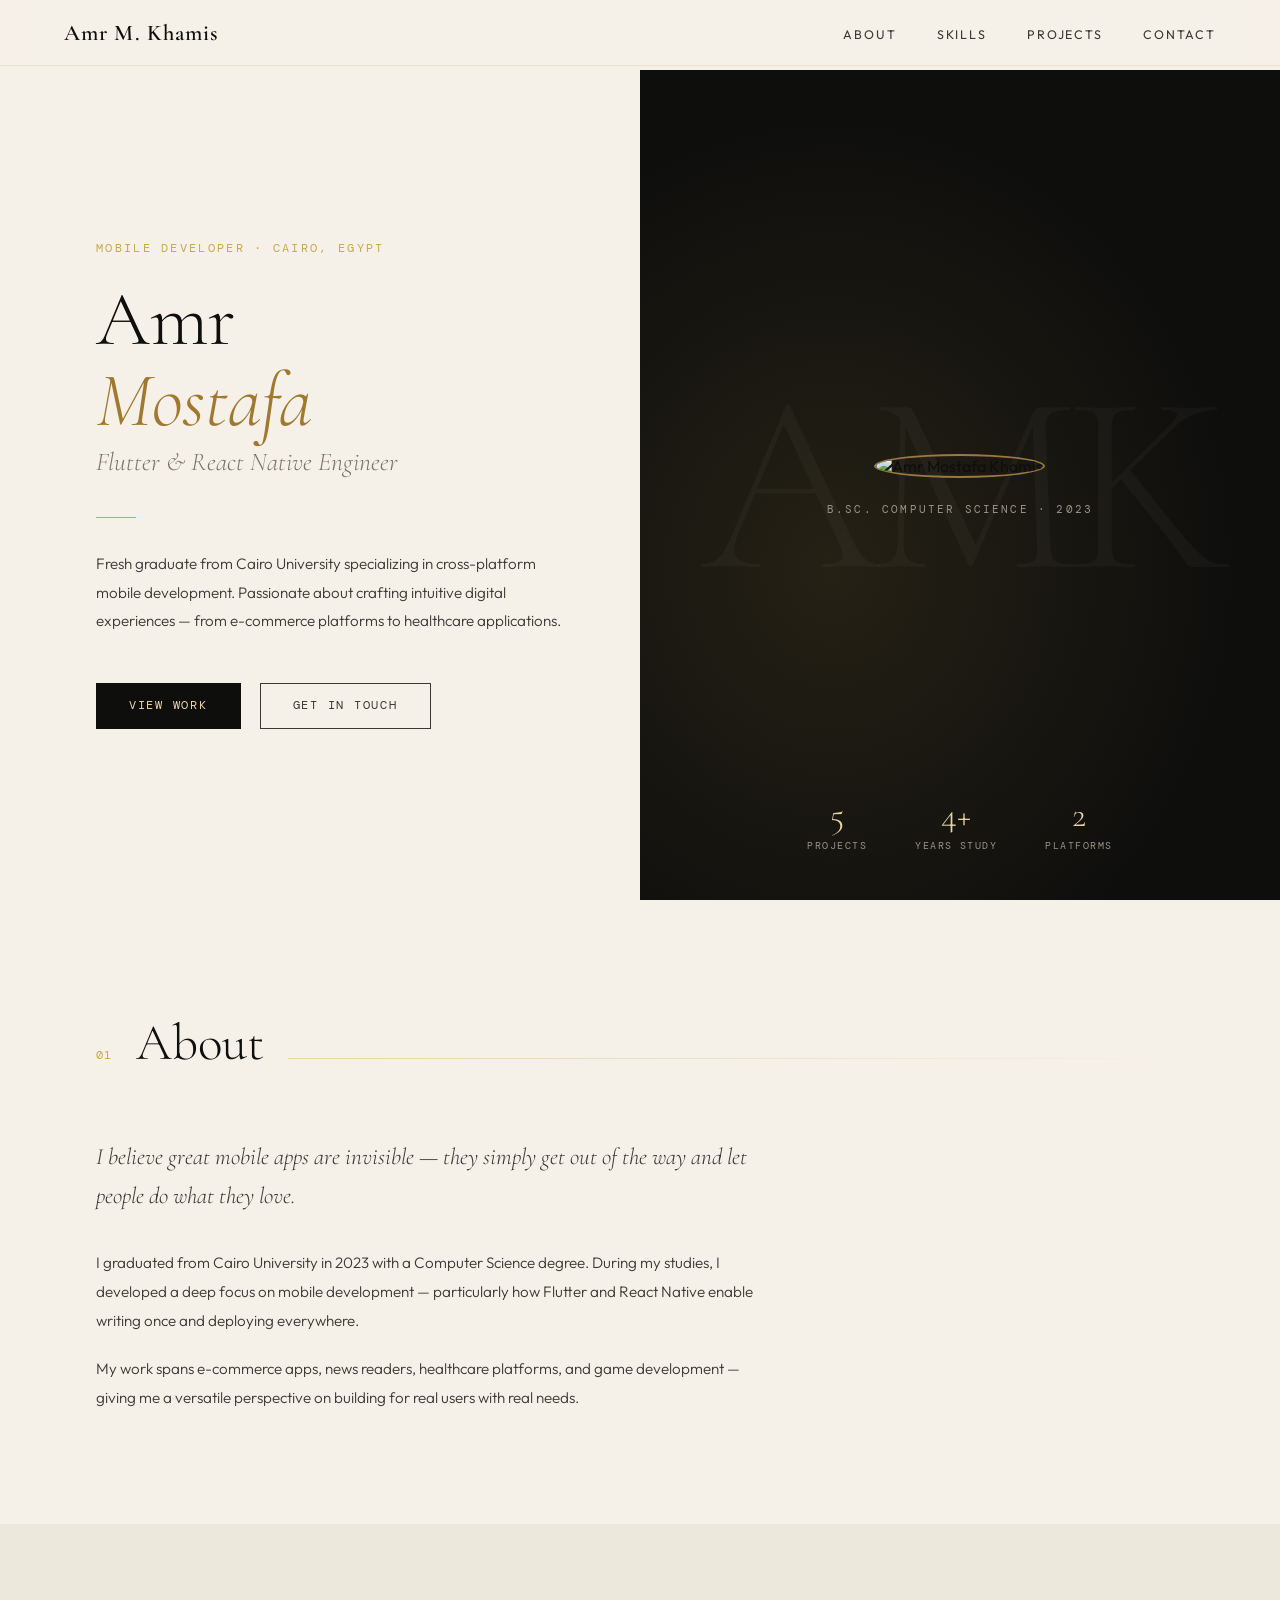
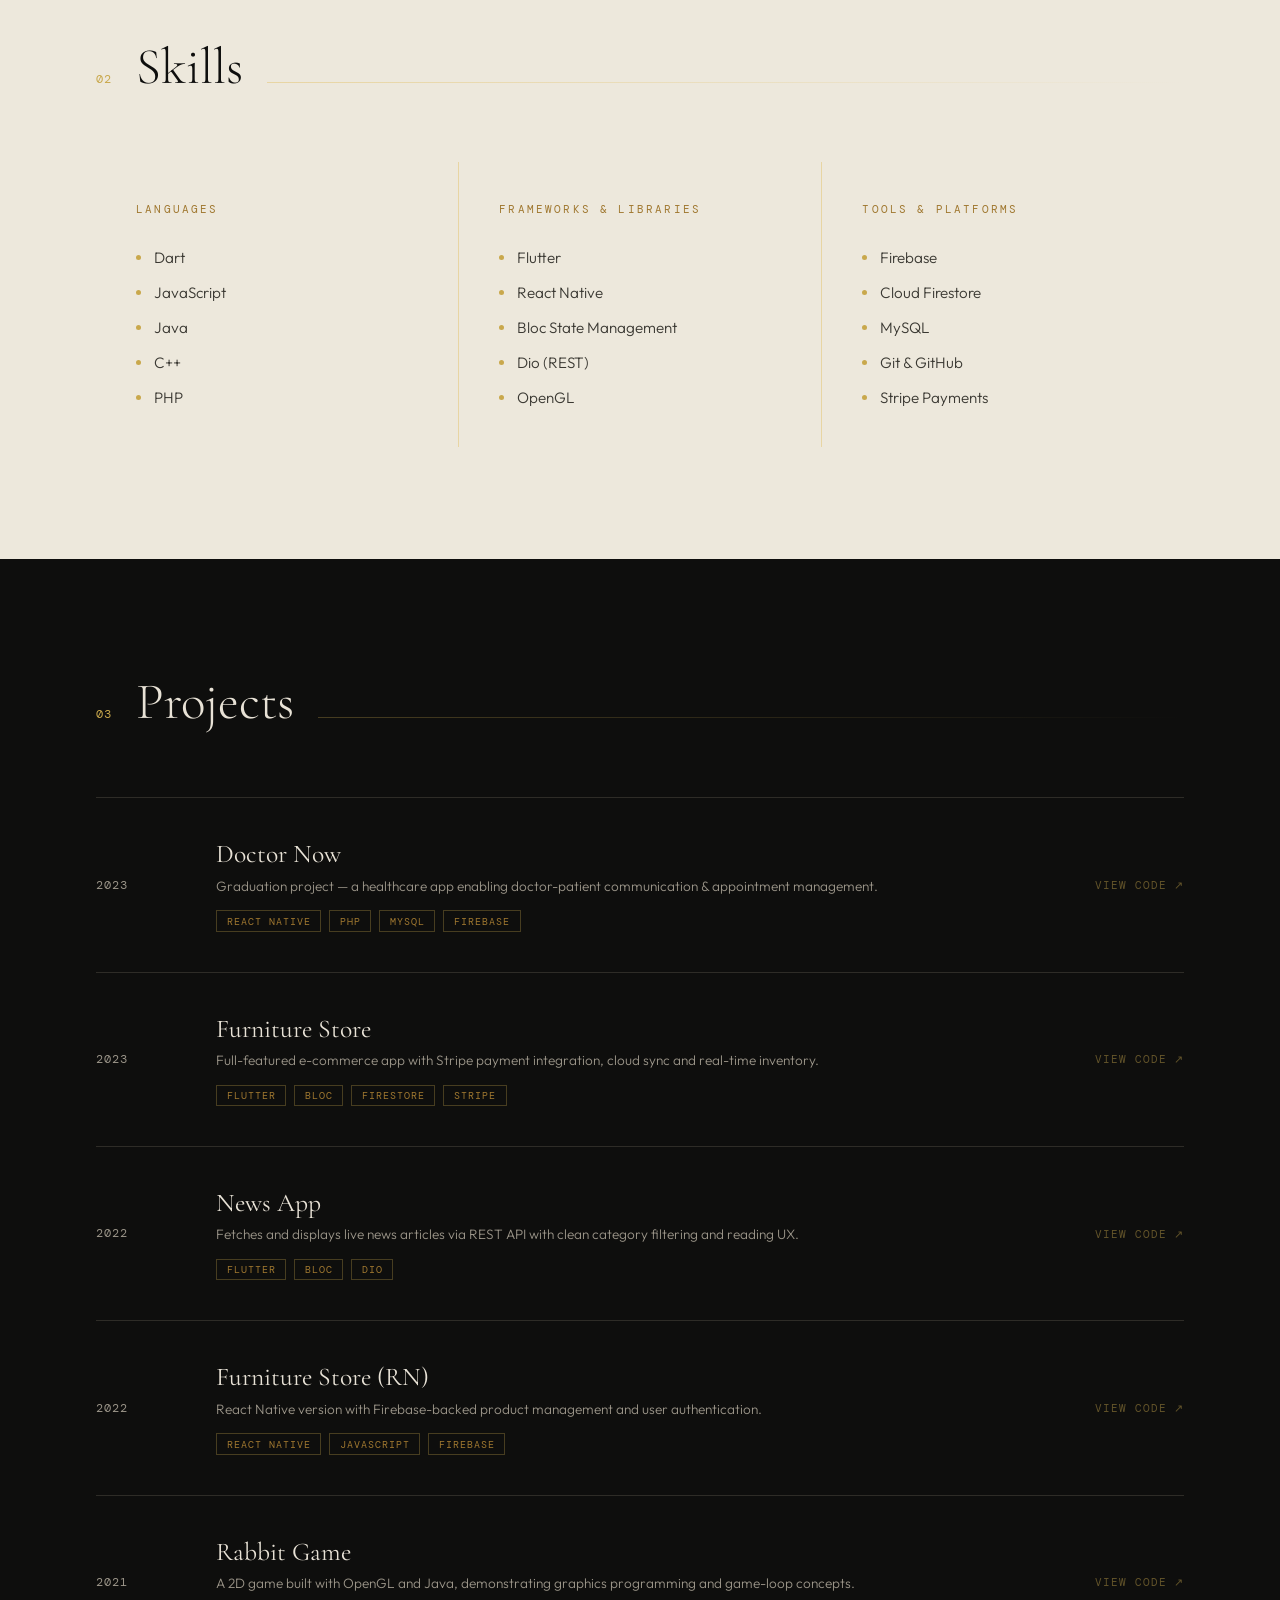
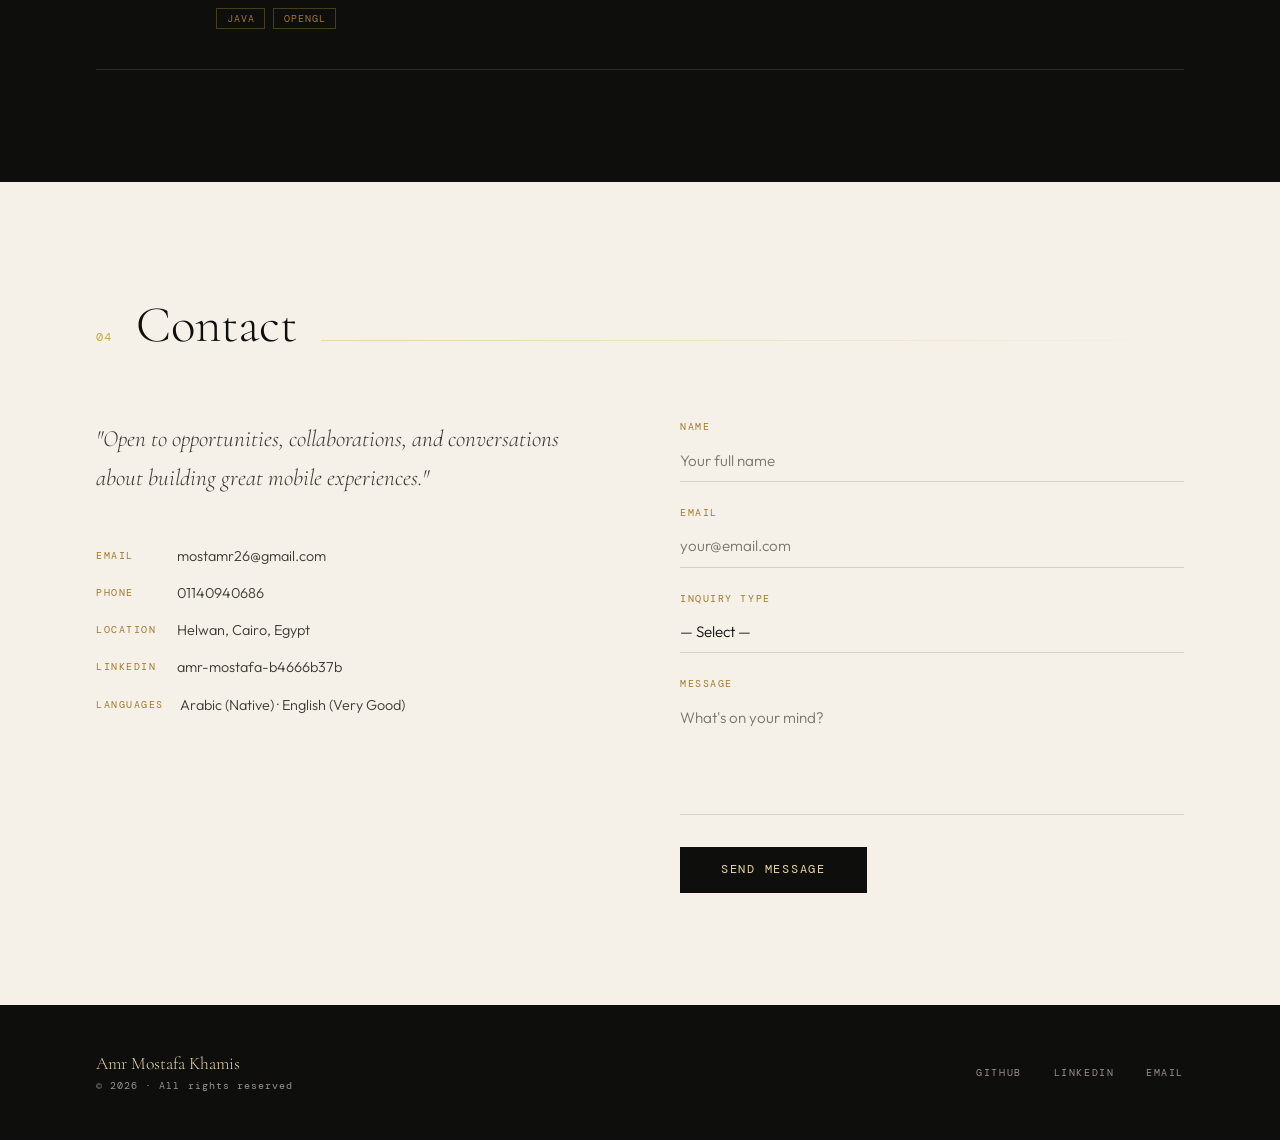
==== index.html @ 74d828ae "first commit" ====
<!DOCTYPE html>
<html lang="en">
<head>
    <meta charset="UTF-8">
    <meta name="viewport" content="width=device-width, initial-scale=1.0">
    <title>Amr Mostafa — Mobile Developer</title>
    <link rel="preconnect" href="https://fonts.googleapis.com">
    <link href="https://fonts.googleapis.com/css2?family=Cormorant+Garamond:ital,wght@0,300;0,400;0,600;1,300;1,400&family=DM+Mono:wght@300;400&family=Outfit:wght@300;400;500&display=swap" rel="stylesheet">
    <style>
        :root {
            --ink: #0e0e0d;
            --ink-muted: #3a3832;
            --ink-dim: #7a756c;
            --parchment: #f5f0e8;
            --parchment-dark: #ede8dc;
            --gold: #c9a84c;
            --gold-light: #e8d5a3;
            --gold-dim: #a07830;
            --white: #fdfcf8;
            --card-bg: #1a1915;
            --card-border: #2e2c27;
            --card-text: #e8e2d6;
            --card-muted: #9a9488;
        }

        * { margin: 0; padding: 0; box-sizing: border-box; }
        html { scroll-behavior: smooth; }

        body {
            font-family: 'Outfit', sans-serif;
            background: var(--parchment);
            color: var(--ink);
            overflow-x: hidden;
        }

        /* ---- NAV ---- */
        nav {
            position: fixed;
            top: 0; left: 0; right: 0;
            z-index: 100;
            display: flex;
            justify-content: space-between;
            align-items: center;
            padding: 1.2rem 4rem;
            background: rgba(245, 240, 232, 0.88);
            backdrop-filter: blur(14px);
            border-bottom: 1px solid rgba(201, 168, 76, 0.2);
            transition: box-shadow 0.3s;
        }

        .nav-logo {
            font-family: 'Cormorant Garamond', serif;
            font-size: 1.4rem;
            font-weight: 600;
            letter-spacing: 0.05em;
            color: var(--ink);
            text-decoration: none;
        }

        .nav-links {
            display: flex;
            gap: 2.5rem;
            list-style: none;
        }

        .nav-links a {
            font-size: 0.78rem;
            font-weight: 400;
            letter-spacing: 0.15em;
            text-transform: uppercase;
            color: var(--ink-muted);
            text-decoration: none;
            transition: color 0.2s;
        }

        .nav-links a:hover { color: var(--gold-dim); }

        /* ---- HERO ---- */
        .hero {
            min-height: 100vh;
            display: grid;
            grid-template-columns: 1fr 1fr;
            padding-top: 70px;
        }

        .hero-left {
            display: flex;
            flex-direction: column;
            justify-content: center;
            padding: 6rem 4rem 6rem 6rem;
        }

        .hero-eyebrow {
            font-family: 'DM Mono', monospace;
            font-size: 0.72rem;
            letter-spacing: 0.2em;
            text-transform: uppercase;
            color: var(--gold);
            margin-bottom: 1.5rem;
        }

        .hero-name {
            font-family: 'Cormorant Garamond', serif;
            font-size: clamp(3.5rem, 6vw, 6rem);
            font-weight: 300;
            line-height: 1.05;
            color: var(--ink);
            margin-bottom: 0.3rem;
        }

        .hero-name em {
            font-style: italic;
            color: var(--gold-dim);
        }

        .hero-title {
            font-family: 'Cormorant Garamond', serif;
            font-size: clamp(1.1rem, 2vw, 1.6rem);
            font-weight: 300;
            font-style: italic;
            color: var(--ink-dim);
            margin-bottom: 2.5rem;
        }

        .gold-divider {
            width: 40px;
            height: 1px;
            background: var(--gold);
            margin: 0 0 2rem;
        }

        .hero-desc {
            font-size: 0.95rem;
            font-weight: 300;
            line-height: 1.85;
            color: var(--ink-muted);
            max-width: 480px;
            margin-bottom: 3rem;
        }

        .hero-cta {
            display: flex;
            gap: 1.2rem;
            align-items: center;
        }

        .btn-primary {
            display: inline-flex;
            align-items: center;
            background: var(--ink);
            color: var(--gold-light);
            padding: 0.9rem 2rem;
            font-family: 'DM Mono', monospace;
            font-size: 0.72rem;
            letter-spacing: 0.15em;
            text-transform: uppercase;
            text-decoration: none;
            border: 1px solid var(--ink);
            transition: all 0.3s;
        }

        .btn-primary:hover {
            background: var(--gold-dim);
            border-color: var(--gold-dim);
            color: var(--white);
        }

        .btn-outline {
            display: inline-flex;
            align-items: center;
            background: transparent;
            color: var(--ink-muted);
            padding: 0.9rem 2rem;
            font-family: 'DM Mono', monospace;
            font-size: 0.72rem;
            letter-spacing: 0.15em;
            text-transform: uppercase;
            text-decoration: none;
            border: 1px solid var(--ink-muted);
            transition: all 0.3s;
        }

        .btn-outline:hover {
            border-color: var(--gold);
            color: var(--gold-dim);
        }

        .hero-right {
            background: var(--ink);
            position: relative;
            overflow: hidden;
            display: flex;
            align-items: center;
            justify-content: center;
        }

        .hero-right::before {
            content: '';
            position: absolute;
            inset: 0;
            background: radial-gradient(ellipse at 30% 60%, rgba(201,168,76,0.12) 0%, transparent 65%);
        }

        .hero-right::after {
            content: 'AMK';
            font-family: 'Cormorant Garamond', serif;
            font-size: 20vw;
            font-weight: 300;
            color: rgba(255,255,255,0.03);
            position: absolute;
            letter-spacing: -0.05em;
            pointer-events: none;
        }

        .hero-photo-wrap {
            position: relative;
            z-index: 2;
            text-align: center;
        }

        .hero-photo {
            width: 220px;
            height: 220px;
            border-radius: 50%;
            object-fit: cover;
            border: 2px solid var(--gold-dim);
            filter: grayscale(20%);
        }

        .hero-photo-label {
            margin-top: 1.5rem;
            font-family: 'DM Mono', monospace;
            font-size: 0.68rem;
            letter-spacing: 0.2em;
            text-transform: uppercase;
            color: var(--card-muted);
        }

        .hero-stats {
            position: absolute;
            bottom: 3rem;
            left: 0; right: 0;
            display: flex;
            justify-content: center;
            gap: 3rem;
            z-index: 2;
        }

        .stat-item { text-align: center; }

        .stat-num {
            font-family: 'Cormorant Garamond', serif;
            font-size: 2.2rem;
            font-weight: 300;
            color: var(--gold-light);
        }

        .stat-label {
            font-family: 'DM Mono', monospace;
            font-size: 0.62rem;
            letter-spacing: 0.15em;
            text-transform: uppercase;
            color: var(--card-muted);
            margin-top: 0.2rem;
        }

        /* ---- SECTIONS ---- */
        section { padding: 7rem 6rem; }

        .section-header {
            display: flex;
            align-items: baseline;
            gap: 1.5rem;
            margin-bottom: 4rem;
        }

        .section-num {
            font-family: 'DM Mono', monospace;
            font-size: 0.72rem;
            color: var(--gold);
            letter-spacing: 0.1em;
        }

        .section-title {
            font-family: 'Cormorant Garamond', serif;
            font-size: clamp(2rem, 4vw, 3.2rem);
            font-weight: 300;
            color: var(--ink);
        }

        .section-line {
            flex: 1;
            height: 1px;
            background: linear-gradient(90deg, var(--gold-light), transparent);
        }

        /* ---- SKILLS ---- */
        #skills { background: var(--parchment-dark); }

        .skills-grid {
            display: grid;
            grid-template-columns: repeat(3, 1fr);
            gap: 1.5px;
            background: var(--gold-light);
        }

        .skill-category {
            background: var(--parchment-dark);
            padding: 2.5rem;
        }

        .skill-cat-title {
            font-family: 'DM Mono', monospace;
            font-size: 0.68rem;
            letter-spacing: 0.2em;
            text-transform: uppercase;
            color: var(--gold-dim);
            margin-bottom: 2rem;
        }

        .skill-tags {
            display: flex;
            flex-direction: column;
            gap: 1rem;
        }

        .skill-tag {
            display: flex;
            align-items: center;
            gap: 0.8rem;
            font-size: 0.95rem;
            font-weight: 300;
            color: var(--ink-muted);
        }

        .skill-tag::before {
            content: '';
            width: 5px;
            height: 5px;
            background: var(--gold);
            border-radius: 50%;
            flex-shrink: 0;
        }

        /* ---- PROJECTS ---- */
        #projects { background: var(--ink); }

        #projects .section-title { color: var(--card-text); }
        #projects .section-num { color: var(--gold); }
        #projects .section-line { background: linear-gradient(90deg, rgba(201,168,76,0.3), transparent); }

        .project-item {
            display: grid;
            grid-template-columns: 80px 1fr auto;
            align-items: center;
            gap: 2.5rem;
            padding: 2.5rem 0;
            border-bottom: 1px solid var(--card-border);
            transition: all 0.3s;
        }

        .project-item:first-child { border-top: 1px solid var(--card-border); }
        .project-item:hover .project-title { color: var(--gold-light); }
        .project-item:hover .project-link { opacity: 1; }

        .project-year {
            font-family: 'DM Mono', monospace;
            font-size: 0.72rem;
            color: var(--card-muted);
            letter-spacing: 0.1em;
        }

        .project-title {
            font-family: 'Cormorant Garamond', serif;
            font-size: 1.6rem;
            font-weight: 400;
            color: var(--card-text);
            margin-bottom: 0.4rem;
            transition: color 0.3s;
        }

        .project-desc {
            font-size: 0.85rem;
            font-weight: 300;
            color: var(--card-muted);
            line-height: 1.6;
        }

        .project-tags {
            display: flex;
            gap: 0.5rem;
            margin-top: 0.8rem;
            flex-wrap: wrap;
        }

        .project-tag {
            font-family: 'DM Mono', monospace;
            font-size: 0.62rem;
            letter-spacing: 0.1em;
            text-transform: uppercase;
            color: var(--gold-dim);
            border: 1px solid rgba(201,168,76,0.3);
            padding: 0.2rem 0.6rem;
        }

        .project-link {
            display: inline-flex;
            align-items: center;
            gap: 0.4rem;
            color: var(--gold);
            text-decoration: none;
            font-family: 'DM Mono', monospace;
            font-size: 0.68rem;
            letter-spacing: 0.1em;
            text-transform: uppercase;
            opacity: 0.45;
            transition: opacity 0.3s;
            white-space: nowrap;
        }

        .project-link::after { content: ' ↗'; }

        /* ---- CONTACT ---- */
        #contact { background: var(--parchment); }

        .contact-grid {
            display: grid;
            grid-template-columns: 1fr 1fr;
            gap: 5rem;
        }

        .contact-intro {
            font-family: 'Cormorant Garamond', serif;
            font-size: 1.45rem;
            font-weight: 300;
            font-style: italic;
            color: var(--ink-muted);
            line-height: 1.7;
            margin-bottom: 3rem;
        }

        .contact-details { display: flex; flex-direction: column; gap: 1.2rem; }

        .contact-detail { display: flex; gap: 1rem; align-items: flex-start; }

        .contact-detail-label {
            font-family: 'DM Mono', monospace;
            font-size: 0.65rem;
            letter-spacing: 0.15em;
            text-transform: uppercase;
            color: var(--gold-dim);
            min-width: 65px;
            padding-top: 2px;
        }

        .contact-detail-value { font-size: 0.9rem; font-weight: 300; color: var(--ink-muted); }

        .contact-detail-value a {
            color: var(--ink-muted);
            text-decoration: none;
            border-bottom: 1px solid transparent;
            transition: border-color 0.2s, color 0.2s;
        }

        .contact-detail-value a:hover {
            color: var(--gold-dim);
            border-bottom-color: var(--gold-light);
        }

        .contact-form { display: flex; flex-direction: column; gap: 1.5rem; }

        .form-group { display: flex; flex-direction: column; gap: 0.4rem; }

        .form-label {
            font-family: 'DM Mono', monospace;
            font-size: 0.65rem;
            letter-spacing: 0.15em;
            text-transform: uppercase;
            color: var(--gold-dim);
        }

        .form-input, .form-select, .form-textarea {
            background: transparent;
            border: none;
            border-bottom: 1px solid #d8d0c0;
            padding: 0.7rem 0;
            font-family: 'Outfit', sans-serif;
            font-size: 0.95rem;
            font-weight: 300;
            color: var(--ink);
            outline: none;
            transition: border-color 0.3s;
            width: 100%;
        }

        .form-input::placeholder,
        .form-textarea::placeholder { color: var(--ink-dim); }

        .form-input:focus,
        .form-select:focus,
        .form-textarea:focus { border-bottom-color: var(--gold); }

        .form-select { cursor: pointer; -webkit-appearance: none; }
        .form-textarea { resize: none; }

        .form-submit {
            align-self: flex-start;
            background: var(--ink);
            color: var(--gold-light);
            padding: 0.9rem 2.5rem;
            border: 1px solid var(--ink);
            font-family: 'DM Mono', monospace;
            font-size: 0.72rem;
            letter-spacing: 0.15em;
            text-transform: uppercase;
            cursor: pointer;
            transition: all 0.3s;
            margin-top: 0.5rem;
        }

        .form-submit:hover {
            background: var(--gold-dim);
            border-color: var(--gold-dim);
            color: var(--white);
        }

        /* ---- FOOTER ---- */
        footer {
            background: var(--ink);
            padding: 3rem 6rem;
            display: flex;
            justify-content: space-between;
            align-items: center;
        }

        .footer-name {
            font-family: 'Cormorant Garamond', serif;
            font-size: 1.1rem;
            font-weight: 300;
            color: var(--gold-light);
            margin-bottom: 0.3rem;
        }

        .footer-copy {
            font-family: 'DM Mono', monospace;
            font-size: 0.65rem;
            letter-spacing: 0.1em;
            color: var(--card-muted);
        }

        .footer-links { display: flex; gap: 2rem; }

        .footer-links a {
            font-family: 'DM Mono', monospace;
            font-size: 0.65rem;
            letter-spacing: 0.15em;
            text-transform: uppercase;
            color: var(--card-muted);
            text-decoration: none;
            transition: color 0.2s;
        }

        .footer-links a:hover { color: var(--gold); }

        /* ---- ANIMATIONS ---- */
        .fade-up {
            opacity: 0;
            transform: translateY(28px);
            transition: opacity 0.7s ease, transform 0.7s ease;
        }

        .fade-up.visible { opacity: 1; transform: translateY(0); }

        /* ---- RESPONSIVE ---- */
        @media (max-width: 900px) {
            nav { padding: 1rem 1.5rem; }
            .nav-links { gap: 1.2rem; }
            .hero { grid-template-columns: 1fr; }
            .hero-right { min-height: 50vh; order: -1; }
            .hero-left { padding: 4rem 2rem; }
            section { padding: 5rem 1.5rem; }
            .skills-grid { grid-template-columns: 1fr; }
            .contact-grid { grid-template-columns: 1fr; gap: 3rem; }
            footer { flex-direction: column; gap: 1.5rem; text-align: center; padding: 2rem; }
            .project-item { grid-template-columns: 1fr; gap: 0.8rem; }
            .project-year { display: none; }
        }
    </style>
</head>
<body>

    <nav id="top-nav">
        <a class="nav-logo" href="#top">Amr M. Khamis</a>
        <ul class="nav-links">
            <li><a href="#about-section">About</a></li>
            <li><a href="#skills">Skills</a></li>
            <li><a href="#projects">Projects</a></li>
            <li><a href="#contact">Contact</a></li>
        </ul>
    </nav>

    <!-- HERO -->
    <div class="hero" id="top">
        <div class="hero-left">
            <p class="hero-eyebrow">Mobile Developer · Cairo, Egypt</p>
            <h1 class="hero-name">Amr<br><em>Mostafa</em></h1>
            <p class="hero-title">Flutter & React Native Engineer</p>
            <div class="gold-divider"></div>
            <p class="hero-desc">Fresh graduate from Cairo University specializing in cross-platform mobile development. Passionate about crafting intuitive digital experiences — from e-commerce platforms to healthcare applications.</p>
            <div class="hero-cta">
                <a href="#projects" class="btn-primary">View Work</a>
                <a href="#contact" class="btn-outline">Get in Touch</a>
            </div>
        </div>
        <div class="hero-right">
            <div class="hero-photo-wrap">
                <img class="hero-photo" src="https://avatars.githubusercontent.com/u/96008085?v=4" alt="Amr Mostafa Khamis">
                <p class="hero-photo-label">B.Sc. Computer Science · 2023</p>
            </div>
            <div class="hero-stats">
                <div class="stat-item">
                    <div class="stat-num">5</div>
                    <div class="stat-label">Projects</div>
                </div>
                <div class="stat-item">
                    <div class="stat-num">4+</div>
                    <div class="stat-label">Years Study</div>
                </div>
                <div class="stat-item">
                    <div class="stat-num">2</div>
                    <div class="stat-label">Platforms</div>
                </div>
            </div>
        </div>
    </div>

    <!-- ABOUT -->
    <section id="about-section">
        <div class="section-header fade-up">
            <span class="section-num">01</span>
            <h2 class="section-title">About</h2>
            <div class="section-line"></div>
        </div>
        <div style="max-width: 680px;" class="fade-up">
            <p style="font-family: 'Cormorant Garamond', serif; font-size: 1.45rem; font-weight: 300; font-style: italic; line-height: 1.7; color: var(--ink-muted); margin-bottom: 2rem;">
                I believe great mobile apps are invisible — they simply get out of the way and let people do what they love.
            </p>
            <p style="font-size: 0.95rem; font-weight: 300; line-height: 1.9; color: var(--ink-muted); margin-bottom: 1.2rem;">
                I graduated from Cairo University in 2023 with a Computer Science degree. During my studies, I developed a deep focus on mobile development — particularly how Flutter and React Native enable writing once and deploying everywhere.
            </p>
            <p style="font-size: 0.95rem; font-weight: 300; line-height: 1.9; color: var(--ink-muted);">
                My work spans e-commerce apps, news readers, healthcare platforms, and game development — giving me a versatile perspective on building for real users with real needs.
            </p>
        </div>
    </section>

    <!-- SKILLS -->
    <section id="skills">
        <div class="section-header fade-up">
            <span class="section-num">02</span>
            <h2 class="section-title">Skills</h2>
            <div class="section-line"></div>
        </div>
        <div class="skills-grid fade-up">
            <div class="skill-category">
                <p class="skill-cat-title">Languages</p>
                <div class="skill-tags">
                    <span class="skill-tag">Dart</span>
                    <span class="skill-tag">JavaScript</span>
                    <span class="skill-tag">Java</span>
                    <span class="skill-tag">C++</span>
                    <span class="skill-tag">PHP</span>
                </div>
            </div>
            <div class="skill-category">
                <p class="skill-cat-title">Frameworks & Libraries</p>
                <div class="skill-tags">
                    <span class="skill-tag">Flutter</span>
                    <span class="skill-tag">React Native</span>
                    <span class="skill-tag">Bloc State Management</span>
                    <span class="skill-tag">Dio (REST)</span>
                    <span class="skill-tag">OpenGL</span>
                </div>
            </div>
            <div class="skill-category">
                <p class="skill-cat-title">Tools & Platforms</p>
                <div class="skill-tags">
                    <span class="skill-tag">Firebase</span>
                    <span class="skill-tag">Cloud Firestore</span>
                    <span class="skill-tag">MySQL</span>
                    <span class="skill-tag">Git & GitHub</span>
                    <span class="skill-tag">Stripe Payments</span>
                </div>
            </div>
        </div>
    </section>

    <!-- PROJECTS -->
    <section id="projects">
        <div class="section-header fade-up">
            <span class="section-num">03</span>
            <h2 class="section-title">Projects</h2>
            <div class="section-line"></div>
        </div>
        <div>
            <div class="project-item fade-up">
                <span class="project-year">2023</span>
                <div>
                    <h3 class="project-title">Doctor Now</h3>
                    <p class="project-desc">Graduation project — a healthcare app enabling doctor-patient communication & appointment management.</p>
                    <div class="project-tags">
                        <span class="project-tag">React Native</span>
                        <span class="project-tag">PHP</span>
                        <span class="project-tag">MySQL</span>
                        <span class="project-tag">Firebase</span>
                    </div>
                </div>
                <a href="https://github.com/amrsheeka/Doctor_Now" target="_blank" class="project-link">View Code</a>
            </div>

            <div class="project-item fade-up">
                <span class="project-year">2023</span>
                <div>
                    <h3 class="project-title">Furniture Store</h3>
                    <p class="project-desc">Full-featured e-commerce app with Stripe payment integration, cloud sync and real-time inventory.</p>
                    <div class="project-tags">
                        <span class="project-tag">Flutter</span>
                        <span class="project-tag">Bloc</span>
                        <span class="project-tag">Firestore</span>
                        <span class="project-tag">Stripe</span>
                    </div>
                </div>
                <a href="https://github.com/amrsheeka/FurnitureStoreFlutter" target="_blank" class="project-link">View Code</a>
            </div>

            <div class="project-item fade-up">
                <span class="project-year">2022</span>
                <div>
                    <h3 class="project-title">News App</h3>
                    <p class="project-desc">Fetches and displays live news articles via REST API with clean category filtering and reading UX.</p>
                    <div class="project-tags">
                        <span class="project-tag">Flutter</span>
                        <span class="project-tag">Bloc</span>
                        <span class="project-tag">Dio</span>
                    </div>
                </div>
                <a href="https://github.com/amrsheeka/news_app" target="_blank" class="project-link">View Code</a>
            </div>

            <div class="project-item fade-up">
                <span class="project-year">2022</span>
                <div>
                    <h3 class="project-title">Furniture Store (RN)</h3>
                    <p class="project-desc">React Native version with Firebase-backed product management and user authentication.</p>
                    <div class="project-tags">
                        <span class="project-tag">React Native</span>
                        <span class="project-tag">JavaScript</span>
                        <span class="project-tag">Firebase</span>
                    </div>
                </div>
                <a href="https://github.com/Sasatayea/store" target="_blank" class="project-link">View Code</a>
            </div>

            <div class="project-item fade-up">
                <span class="project-year">2021</span>
                <div>
                    <h3 class="project-title">Rabbit Game</h3>
                    <p class="project-desc">A 2D game built with OpenGL and Java, demonstrating graphics programming and game-loop concepts.</p>
                    <div class="project-tags">
                        <span class="project-tag">Java</span>
                        <span class="project-tag">OpenGL</span>
                    </div>
                </div>
                <a href="https://github.com/amrsheeka/rabbitg" target="_blank" class="project-link">View Code</a>
            </div>
        </div>
    </section>

    <!-- CONTACT -->
    <section id="contact">
        <div class="section-header fade-up">
            <span class="section-num">04</span>
            <h2 class="section-title">Contact</h2>
            <div class="section-line"></div>
        </div>
        <div class="contact-grid">
            <div class="fade-up">
                <p class="contact-intro">"Open to opportunities, collaborations, and conversations about building great mobile experiences."</p>
                <div class="contact-details">
                    <div class="contact-detail">
                        <span class="contact-detail-label">Email</span>
                        <span class="contact-detail-value"><a href="mailto:mostamr26@gmail.com">mostamr26@gmail.com</a></span>
                    </div>
                    <div class="contact-detail">
                        <span class="contact-detail-label">Phone</span>
                        <span class="contact-detail-value">01140940686</span>
                    </div>
                    <div class="contact-detail">
                        <span class="contact-detail-label">Location</span>
                        <span class="contact-detail-value">Helwan, Cairo, Egypt</span>
                    </div>
                    <div class="contact-detail">
                        <span class="contact-detail-label">LinkedIn</span>
                        <span class="contact-detail-value"><a href="https://www.linkedin.com/in/amr-mostafa-b4666b37b/" target="_blank">amr-mostafa-b4666b37b</a></span>
                    </div>
                    <div class="contact-detail">
                        <span class="contact-detail-label">Languages</span>
                        <span class="contact-detail-value">Arabic (Native) · English (Very Good)</span>
                    </div>
                </div>
            </div>
            <form class="contact-form fade-up" onsubmit="return false;">
                <div class="form-group">
                    <label class="form-label" for="name">Name</label>
                    <input class="form-input" type="text" id="name" placeholder="Your full name" required>
                </div>
                <div class="form-group">
                    <label class="form-label" for="email">Email</label>
                    <input class="form-input" type="email" id="email" placeholder="your@email.com" required>
                </div>
                <div class="form-group">
                    <label class="form-label" for="inquiry">Inquiry Type</label>
                    <select class="form-select" id="inquiry">
                        <option value="">— Select —</option>
                        <option value="hire">Hire</option>
                        <option value="general">General</option>
                        <option value="feedback">Feedback</option>
                    </select>
                </div>
                <div class="form-group">
                    <label class="form-label" for="message">Message</label>
                    <textarea class="form-textarea" id="message" rows="5" placeholder="What's on your mind?" required></textarea>
                </div>
                <button class="form-submit" type="submit">Send Message</button>
            </form>
        </div>
    </section>

    <!-- FOOTER -->
    <footer>
        <div>
            <p class="footer-name">Amr Mostafa Khamis</p>
            <p class="footer-copy">© 2026 · All rights reserved</p>
        </div>
        <div class="footer-links">
            <a href="https://github.com/amrsheeka" target="_blank">GitHub</a>
            <a href="https://www.linkedin.com/in/amr-mostafa-b4666b37b/" target="_blank">LinkedIn</a>
            <a href="mailto:mostamr26@gmail.com">Email</a>
        </div>
    </footer>

    <script>
        const observer = new IntersectionObserver((entries) => {
            entries.forEach((entry) => {
                if (entry.isIntersecting) {
                    entry.target.classList.add('visible');
                }
            });
        }, { threshold: 0.1 });

        document.querySelectorAll('.fade-up').forEach(el => observer.observe(el));

        window.addEventListener('scroll', () => {
            const nav = document.getElementById('top-nav');
            nav.style.boxShadow = window.scrollY > 40 ? '0 4px 30px rgba(0,0,0,0.08)' : 'none';
        });
    </script>
</body>
</html>
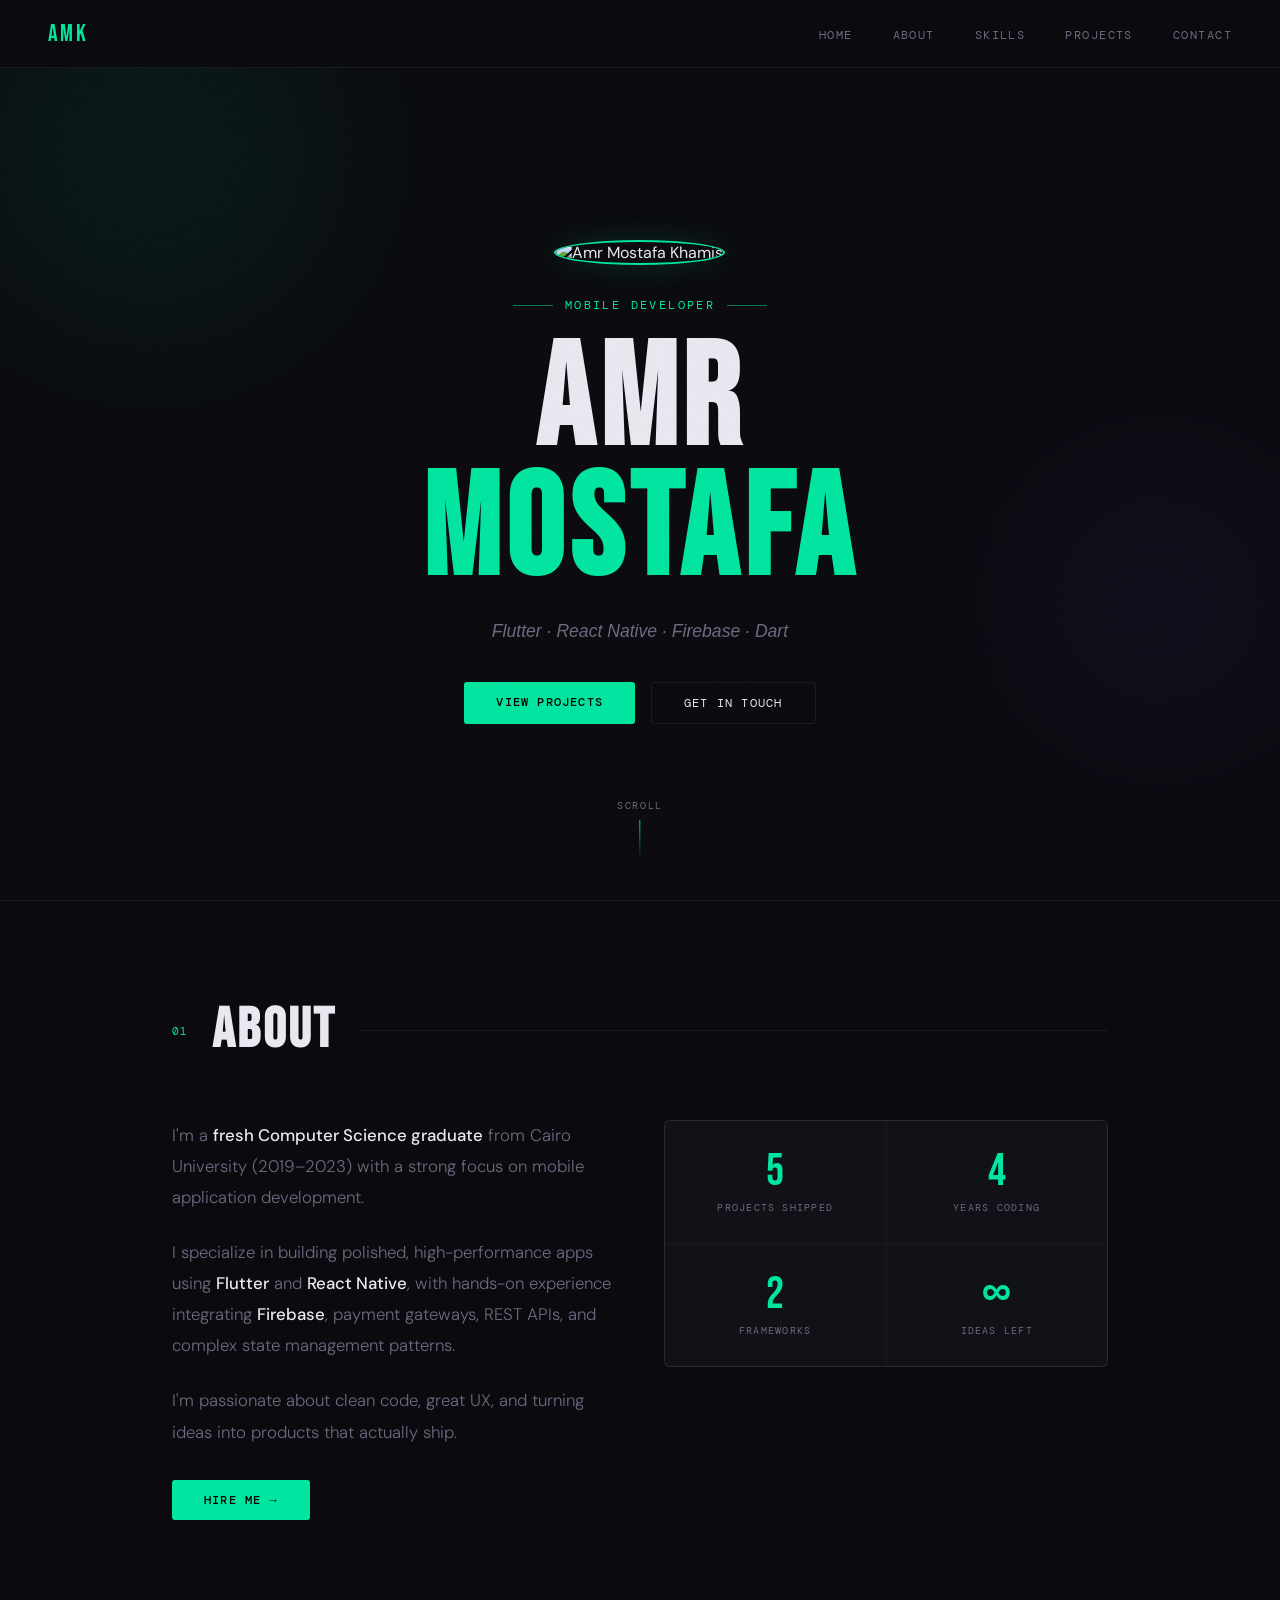
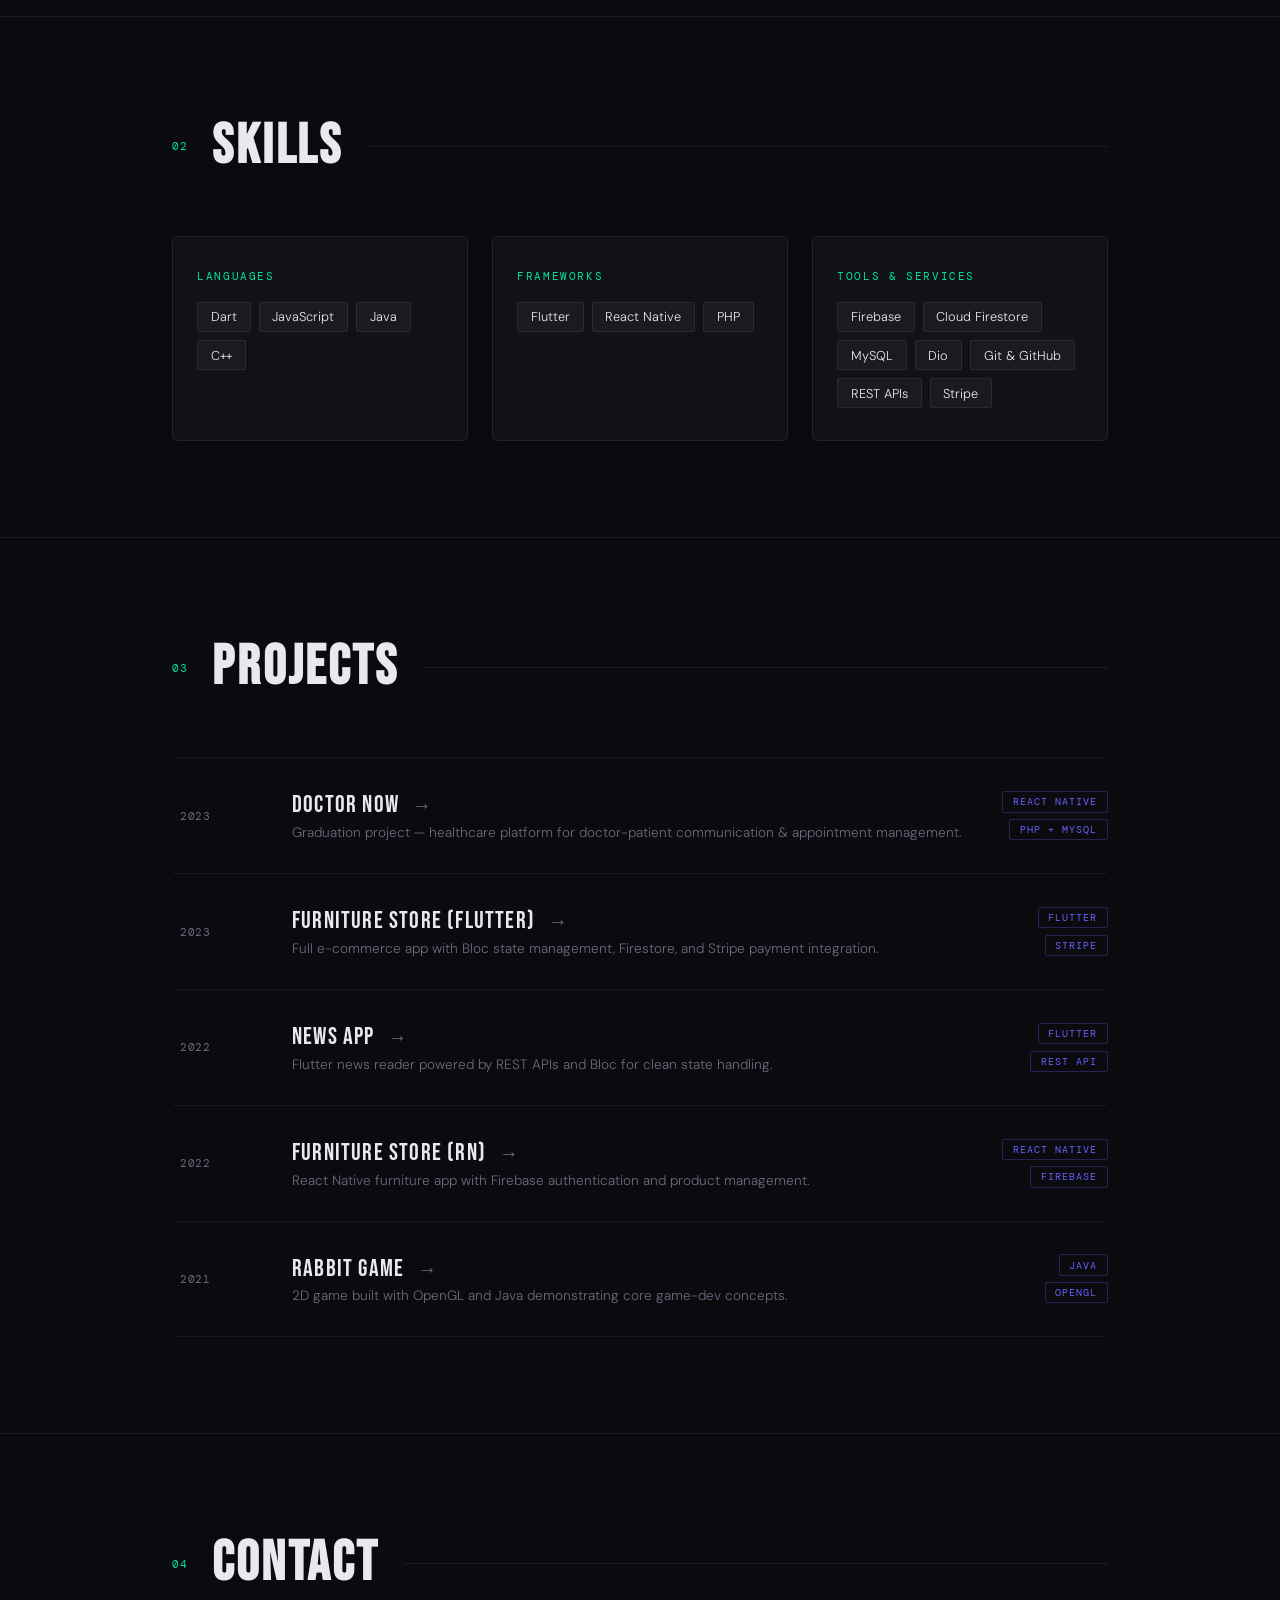
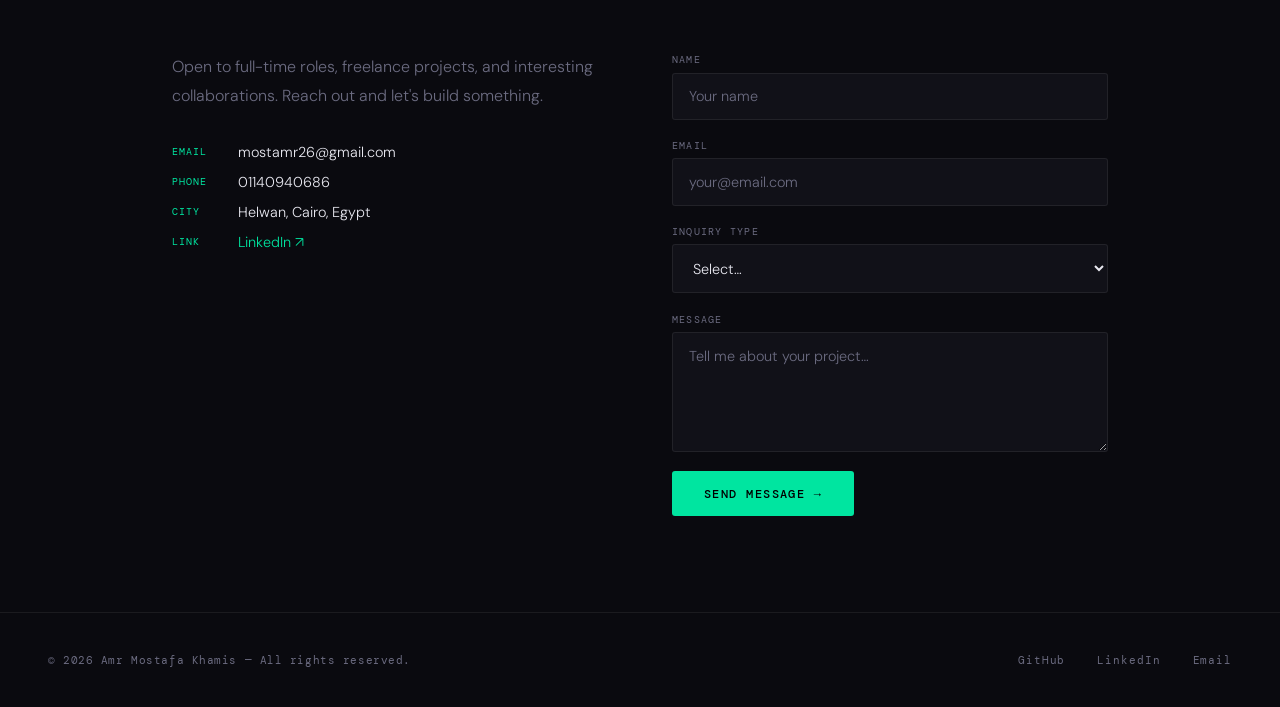
==== commit 7a38814d: "a" ====
--- a/index.html
+++ b/index.html
@@ -1,869 +1,846 @@
 <!DOCTYPE html>
 <html lang="en">
 <head>
-    <meta charset="UTF-8">
-    <meta name="viewport" content="width=device-width, initial-scale=1.0">
-    <title>Amr Mostafa — Mobile Developer</title>
-    <link rel="preconnect" href="https://fonts.googleapis.com">
-    <link href="https://fonts.googleapis.com/css2?family=Cormorant+Garamond:ital,wght@0,300;0,400;0,600;1,300;1,400&family=DM+Mono:wght@300;400&family=Outfit:wght@300;400;500&display=swap" rel="stylesheet">
-    <style>
-        :root {
-            --ink: #0e0e0d;
-            --ink-muted: #3a3832;
-            --ink-dim: #7a756c;
-            --parchment: #f5f0e8;
-            --parchment-dark: #ede8dc;
-            --gold: #c9a84c;
-            --gold-light: #e8d5a3;
-            --gold-dim: #a07830;
-            --white: #fdfcf8;
-            --card-bg: #1a1915;
-            --card-border: #2e2c27;
-            --card-text: #e8e2d6;
-            --card-muted: #9a9488;
-        }
-
-        * { margin: 0; padding: 0; box-sizing: border-box; }
-        html { scroll-behavior: smooth; }
-
-        body {
-            font-family: 'Outfit', sans-serif;
-            background: var(--parchment);
-            color: var(--ink);
-            overflow-x: hidden;
-        }
-
-        /* ---- NAV ---- */
-        nav {
-            position: fixed;
-            top: 0; left: 0; right: 0;
-            z-index: 100;
-            display: flex;
-            justify-content: space-between;
-            align-items: center;
-            padding: 1.2rem 4rem;
-            background: rgba(245, 240, 232, 0.88);
-            backdrop-filter: blur(14px);
-            border-bottom: 1px solid rgba(201, 168, 76, 0.2);
-            transition: box-shadow 0.3s;
-        }
-
-        .nav-logo {
-            font-family: 'Cormorant Garamond', serif;
-            font-size: 1.4rem;
-            font-weight: 600;
-            letter-spacing: 0.05em;
-            color: var(--ink);
-            text-decoration: none;
-        }
-
-        .nav-links {
-            display: flex;
-            gap: 2.5rem;
-            list-style: none;
-        }
-
-        .nav-links a {
-            font-size: 0.78rem;
-            font-weight: 400;
-            letter-spacing: 0.15em;
-            text-transform: uppercase;
-            color: var(--ink-muted);
-            text-decoration: none;
-            transition: color 0.2s;
-        }
-
-        .nav-links a:hover { color: var(--gold-dim); }
-
-        /* ---- HERO ---- */
-        .hero {
-            min-height: 100vh;
-            display: grid;
-            grid-template-columns: 1fr 1fr;
-            padding-top: 70px;
-        }
-
-        .hero-left {
-            display: flex;
-            flex-direction: column;
-            justify-content: center;
-            padding: 6rem 4rem 6rem 6rem;
-        }
-
-        .hero-eyebrow {
-            font-family: 'DM Mono', monospace;
-            font-size: 0.72rem;
-            letter-spacing: 0.2em;
-            text-transform: uppercase;
-            color: var(--gold);
-            margin-bottom: 1.5rem;
-        }
-
-        .hero-name {
-            font-family: 'Cormorant Garamond', serif;
-            font-size: clamp(3.5rem, 6vw, 6rem);
-            font-weight: 300;
-            line-height: 1.05;
-            color: var(--ink);
-            margin-bottom: 0.3rem;
-        }
-
-        .hero-name em {
-            font-style: italic;
-            color: var(--gold-dim);
-        }
-
-        .hero-title {
-            font-family: 'Cormorant Garamond', serif;
-            font-size: clamp(1.1rem, 2vw, 1.6rem);
-            font-weight: 300;
-            font-style: italic;
-            color: var(--ink-dim);
-            margin-bottom: 2.5rem;
-        }
-
-        .gold-divider {
-            width: 40px;
-            height: 1px;
-            background: var(--gold);
-            margin: 0 0 2rem;
-        }
-
-        .hero-desc {
-            font-size: 0.95rem;
-            font-weight: 300;
-            line-height: 1.85;
-            color: var(--ink-muted);
-            max-width: 480px;
-            margin-bottom: 3rem;
-        }
-
-        .hero-cta {
-            display: flex;
-            gap: 1.2rem;
-            align-items: center;
-        }
-
-        .btn-primary {
-            display: inline-flex;
-            align-items: center;
-            background: var(--ink);
-            color: var(--gold-light);
-            padding: 0.9rem 2rem;
-            font-family: 'DM Mono', monospace;
-            font-size: 0.72rem;
-            letter-spacing: 0.15em;
-            text-transform: uppercase;
-            text-decoration: none;
-            border: 1px solid var(--ink);
-            transition: all 0.3s;
-        }
-
-        .btn-primary:hover {
-            background: var(--gold-dim);
-            border-color: var(--gold-dim);
-            color: var(--white);
-        }
-
-        .btn-outline {
-            display: inline-flex;
-            align-items: center;
-            background: transparent;
-            color: var(--ink-muted);
-            padding: 0.9rem 2rem;
-            font-family: 'DM Mono', monospace;
-            font-size: 0.72rem;
-            letter-spacing: 0.15em;
-            text-transform: uppercase;
-            text-decoration: none;
-            border: 1px solid var(--ink-muted);
-            transition: all 0.3s;
-        }
-
-        .btn-outline:hover {
-            border-color: var(--gold);
-            color: var(--gold-dim);
-        }
-
-        .hero-right {
-            background: var(--ink);
-            position: relative;
-            overflow: hidden;
-            display: flex;
-            align-items: center;
-            justify-content: center;
-        }
-
-        .hero-right::before {
-            content: '';
-            position: absolute;
-            inset: 0;
-            background: radial-gradient(ellipse at 30% 60%, rgba(201,168,76,0.12) 0%, transparent 65%);
-        }
-
-        .hero-right::after {
-            content: 'AMK';
-            font-family: 'Cormorant Garamond', serif;
-            font-size: 20vw;
-            font-weight: 300;
-            color: rgba(255,255,255,0.03);
-            position: absolute;
-            letter-spacing: -0.05em;
-            pointer-events: none;
-        }
-
-        .hero-photo-wrap {
-            position: relative;
-            z-index: 2;
-            text-align: center;
-        }
-
-        .hero-photo {
-            width: 220px;
-            height: 220px;
-            border-radius: 50%;
-            object-fit: cover;
-            border: 2px solid var(--gold-dim);
-            filter: grayscale(20%);
-        }
-
-        .hero-photo-label {
-            margin-top: 1.5rem;
-            font-family: 'DM Mono', monospace;
-            font-size: 0.68rem;
-            letter-spacing: 0.2em;
-            text-transform: uppercase;
-            color: var(--card-muted);
-        }
-
-        .hero-stats {
-            position: absolute;
-            bottom: 3rem;
-            left: 0; right: 0;
-            display: flex;
-            justify-content: center;
-            gap: 3rem;
-            z-index: 2;
-        }
-
-        .stat-item { text-align: center; }
-
-        .stat-num {
-            font-family: 'Cormorant Garamond', serif;
-            font-size: 2.2rem;
-            font-weight: 300;
-            color: var(--gold-light);
-        }
-
-        .stat-label {
-            font-family: 'DM Mono', monospace;
-            font-size: 0.62rem;
-            letter-spacing: 0.15em;
-            text-transform: uppercase;
-            color: var(--card-muted);
-            margin-top: 0.2rem;
-        }
-
-        /* ---- SECTIONS ---- */
-        section { padding: 7rem 6rem; }
-
-        .section-header {
-            display: flex;
-            align-items: baseline;
-            gap: 1.5rem;
-            margin-bottom: 4rem;
-        }
-
-        .section-num {
-            font-family: 'DM Mono', monospace;
-            font-size: 0.72rem;
-            color: var(--gold);
-            letter-spacing: 0.1em;
-        }
-
-        .section-title {
-            font-family: 'Cormorant Garamond', serif;
-            font-size: clamp(2rem, 4vw, 3.2rem);
-            font-weight: 300;
-            color: var(--ink);
-        }
-
-        .section-line {
-            flex: 1;
-            height: 1px;
-            background: linear-gradient(90deg, var(--gold-light), transparent);
-        }
-
-        /* ---- SKILLS ---- */
-        #skills { background: var(--parchment-dark); }
-
-        .skills-grid {
-            display: grid;
-            grid-template-columns: repeat(3, 1fr);
-            gap: 1.5px;
-            background: var(--gold-light);
-        }
-
-        .skill-category {
-            background: var(--parchment-dark);
-            padding: 2.5rem;
-        }
-
-        .skill-cat-title {
-            font-family: 'DM Mono', monospace;
-            font-size: 0.68rem;
-            letter-spacing: 0.2em;
-            text-transform: uppercase;
-            color: var(--gold-dim);
-            margin-bottom: 2rem;
-        }
-
-        .skill-tags {
-            display: flex;
-            flex-direction: column;
-            gap: 1rem;
-        }
-
-        .skill-tag {
-            display: flex;
-            align-items: center;
-            gap: 0.8rem;
-            font-size: 0.95rem;
-            font-weight: 300;
-            color: var(--ink-muted);
-        }
-
-        .skill-tag::before {
-            content: '';
-            width: 5px;
-            height: 5px;
-            background: var(--gold);
-            border-radius: 50%;
-            flex-shrink: 0;
-        }
-
-        /* ---- PROJECTS ---- */
-        #projects { background: var(--ink); }
-
-        #projects .section-title { color: var(--card-text); }
-        #projects .section-num { color: var(--gold); }
-        #projects .section-line { background: linear-gradient(90deg, rgba(201,168,76,0.3), transparent); }
-
-        .project-item {
-            display: grid;
-            grid-template-columns: 80px 1fr auto;
-            align-items: center;
-            gap: 2.5rem;
-            padding: 2.5rem 0;
-            border-bottom: 1px solid var(--card-border);
-            transition: all 0.3s;
-        }
-
-        .project-item:first-child { border-top: 1px solid var(--card-border); }
-        .project-item:hover .project-title { color: var(--gold-light); }
-        .project-item:hover .project-link { opacity: 1; }
-
-        .project-year {
-            font-family: 'DM Mono', monospace;
-            font-size: 0.72rem;
-            color: var(--card-muted);
-            letter-spacing: 0.1em;
-        }
-
-        .project-title {
-            font-family: 'Cormorant Garamond', serif;
-            font-size: 1.6rem;
-            font-weight: 400;
-            color: var(--card-text);
-            margin-bottom: 0.4rem;
-            transition: color 0.3s;
-        }
-
-        .project-desc {
-            font-size: 0.85rem;
-            font-weight: 300;
-            color: var(--card-muted);
-            line-height: 1.6;
-        }
-
-        .project-tags {
-            display: flex;
-            gap: 0.5rem;
-            margin-top: 0.8rem;
-            flex-wrap: wrap;
-        }
-
-        .project-tag {
-            font-family: 'DM Mono', monospace;
-            font-size: 0.62rem;
-            letter-spacing: 0.1em;
-            text-transform: uppercase;
-            color: var(--gold-dim);
-            border: 1px solid rgba(201,168,76,0.3);
-            padding: 0.2rem 0.6rem;
-        }
-
-        .project-link {
-            display: inline-flex;
-            align-items: center;
-            gap: 0.4rem;
-            color: var(--gold);
-            text-decoration: none;
-            font-family: 'DM Mono', monospace;
-            font-size: 0.68rem;
-            letter-spacing: 0.1em;
-            text-transform: uppercase;
-            opacity: 0.45;
-            transition: opacity 0.3s;
-            white-space: nowrap;
-        }
-
-        .project-link::after { content: ' ↗'; }
-
-        /* ---- CONTACT ---- */
-        #contact { background: var(--parchment); }
-
-        .contact-grid {
-            display: grid;
-            grid-template-columns: 1fr 1fr;
-            gap: 5rem;
-        }
-
-        .contact-intro {
-            font-family: 'Cormorant Garamond', serif;
-            font-size: 1.45rem;
-            font-weight: 300;
-            font-style: italic;
-            color: var(--ink-muted);
-            line-height: 1.7;
-            margin-bottom: 3rem;
-        }
-
-        .contact-details { display: flex; flex-direction: column; gap: 1.2rem; }
-
-        .contact-detail { display: flex; gap: 1rem; align-items: flex-start; }
-
-        .contact-detail-label {
-            font-family: 'DM Mono', monospace;
-            font-size: 0.65rem;
-            letter-spacing: 0.15em;
-            text-transform: uppercase;
-            color: var(--gold-dim);
-            min-width: 65px;
-            padding-top: 2px;
-        }
-
-        .contact-detail-value { font-size: 0.9rem; font-weight: 300; color: var(--ink-muted); }
-
-        .contact-detail-value a {
-            color: var(--ink-muted);
-            text-decoration: none;
-            border-bottom: 1px solid transparent;
-            transition: border-color 0.2s, color 0.2s;
-        }
-
-        .contact-detail-value a:hover {
-            color: var(--gold-dim);
-            border-bottom-color: var(--gold-light);
-        }
-
-        .contact-form { display: flex; flex-direction: column; gap: 1.5rem; }
-
-        .form-group { display: flex; flex-direction: column; gap: 0.4rem; }
-
-        .form-label {
-            font-family: 'DM Mono', monospace;
-            font-size: 0.65rem;
-            letter-spacing: 0.15em;
-            text-transform: uppercase;
-            color: var(--gold-dim);
-        }
-
-        .form-input, .form-select, .form-textarea {
-            background: transparent;
-            border: none;
-            border-bottom: 1px solid #d8d0c0;
-            padding: 0.7rem 0;
-            font-family: 'Outfit', sans-serif;
-            font-size: 0.95rem;
-            font-weight: 300;
-            color: var(--ink);
-            outline: none;
-            transition: border-color 0.3s;
-            width: 100%;
-        }
-
-        .form-input::placeholder,
-        .form-textarea::placeholder { color: var(--ink-dim); }
-
-        .form-input:focus,
-        .form-select:focus,
-        .form-textarea:focus { border-bottom-color: var(--gold); }
-
-        .form-select { cursor: pointer; -webkit-appearance: none; }
-        .form-textarea { resize: none; }
-
-        .form-submit {
-            align-self: flex-start;
-            background: var(--ink);
-            color: var(--gold-light);
-            padding: 0.9rem 2.5rem;
-            border: 1px solid var(--ink);
-            font-family: 'DM Mono', monospace;
-            font-size: 0.72rem;
-            letter-spacing: 0.15em;
-            text-transform: uppercase;
-            cursor: pointer;
-            transition: all 0.3s;
-            margin-top: 0.5rem;
-        }
-
-        .form-submit:hover {
-            background: var(--gold-dim);
-            border-color: var(--gold-dim);
-            color: var(--white);
-        }
-
-        /* ---- FOOTER ---- */
-        footer {
-            background: var(--ink);
-            padding: 3rem 6rem;
-            display: flex;
-            justify-content: space-between;
-            align-items: center;
-        }
-
-        .footer-name {
-            font-family: 'Cormorant Garamond', serif;
-            font-size: 1.1rem;
-            font-weight: 300;
-            color: var(--gold-light);
-            margin-bottom: 0.3rem;
-        }
-
-        .footer-copy {
-            font-family: 'DM Mono', monospace;
-            font-size: 0.65rem;
-            letter-spacing: 0.1em;
-            color: var(--card-muted);
-        }
-
-        .footer-links { display: flex; gap: 2rem; }
-
-        .footer-links a {
-            font-family: 'DM Mono', monospace;
-            font-size: 0.65rem;
-            letter-spacing: 0.15em;
-            text-transform: uppercase;
-            color: var(--card-muted);
-            text-decoration: none;
-            transition: color 0.2s;
-        }
-
-        .footer-links a:hover { color: var(--gold); }
-
-        /* ---- ANIMATIONS ---- */
-        .fade-up {
-            opacity: 0;
-            transform: translateY(28px);
-            transition: opacity 0.7s ease, transform 0.7s ease;
-        }
-
-        .fade-up.visible { opacity: 1; transform: translateY(0); }
-
-        /* ---- RESPONSIVE ---- */
-        @media (max-width: 900px) {
-            nav { padding: 1rem 1.5rem; }
-            .nav-links { gap: 1.2rem; }
-            .hero { grid-template-columns: 1fr; }
-            .hero-right { min-height: 50vh; order: -1; }
-            .hero-left { padding: 4rem 2rem; }
-            section { padding: 5rem 1.5rem; }
-            .skills-grid { grid-template-columns: 1fr; }
-            .contact-grid { grid-template-columns: 1fr; gap: 3rem; }
-            footer { flex-direction: column; gap: 1.5rem; text-align: center; padding: 2rem; }
-            .project-item { grid-template-columns: 1fr; gap: 0.8rem; }
-            .project-year { display: none; }
-        }
-    </style>
+  <meta charset="UTF-8" />
+  <meta name="viewport" content="width=device-width, initial-scale=1.0"/>
+  <title>Amr Mostafa — Mobile Developer</title>
+  <link href="https://fonts.googleapis.com/css2?family=Bebas+Neue&family=DM+Sans:ital,wght@0,300;0,400;0,500;1,300&family=DM+Mono:wght@400;500&display=swap" rel="stylesheet"/>
+  <style>
+    :root {
+      --bg: #0a0a0f;
+      --surface: #111118;
+      --surface2: #16161f;
+      --accent: #00e5a0;
+      --accent2: #6c63ff;
+      --text: #e8e8f0;
+      --muted: #6b6b80;
+      --border: rgba(255,255,255,0.07);
+      --glow: rgba(0, 229, 160, 0.15);
+    }
+
+    *, *::before, *::after { margin: 0; padding: 0; box-sizing: border-box; }
+
+    html { scroll-behavior: smooth; }
+
+    body {
+      font-family: 'DM Sans', sans-serif;
+      background: var(--bg);
+      color: var(--text);
+      overflow-x: hidden;
+      cursor: default;
+    }
+
+    /* ── NOISE OVERLAY ── */
+    body::before {
+      content: '';
+      position: fixed;
+      inset: 0;
+      background-image: url("data:image/svg+xml,%3Csvg viewBox='0 0 256 256' xmlns='http://www.w3.org/2000/svg'%3E%3Cfilter id='n'%3E%3CfeTurbulence type='fractalNoise' baseFrequency='0.9' numOctaves='4' stitchTiles='stitch'/%3E%3C/filter%3E%3Crect width='100%25' height='100%25' filter='url(%23n)' opacity='0.04'/%3E%3C/svg%3E");
+      pointer-events: none;
+      z-index: 999;
+      opacity: 0.5;
+    }
+
+    /* ── AMBIENT BLOBS ── */
+    .blob {
+      position: fixed;
+      border-radius: 50%;
+      filter: blur(90px);
+      pointer-events: none;
+      z-index: 0;
+    }
+    .blob-1 {
+      width: 500px; height: 500px;
+      background: radial-gradient(circle, rgba(0,229,160,0.12), transparent 70%);
+      top: -100px; left: -100px;
+      animation: drift1 14s ease-in-out infinite alternate;
+    }
+    .blob-2 {
+      width: 400px; height: 400px;
+      background: radial-gradient(circle, rgba(108,99,255,0.1), transparent 70%);
+      bottom: 100px; right: -80px;
+      animation: drift2 18s ease-in-out infinite alternate;
+    }
+    @keyframes drift1 { to { transform: translate(60px, 80px); } }
+    @keyframes drift2 { to { transform: translate(-60px, -60px); } }
+
+    /* ── NAV ── */
+    nav {
+      position: fixed;
+      top: 0; left: 0; right: 0;
+      z-index: 100;
+      display: flex;
+      justify-content: space-between;
+      align-items: center;
+      padding: 1.2rem 3rem;
+      background: rgba(10,10,15,0.85);
+      backdrop-filter: blur(20px);
+      border-bottom: 1px solid var(--border);
+    }
+    .nav-logo {
+      font-family: 'Bebas Neue', sans-serif;
+      font-size: 1.5rem;
+      letter-spacing: 0.1em;
+      color: var(--accent);
+    }
+    .nav-links {
+      list-style: none;
+      display: flex;
+      gap: 2.5rem;
+    }
+    .nav-links a {
+      font-family: 'DM Mono', monospace;
+      font-size: 0.75rem;
+      letter-spacing: 0.12em;
+      text-transform: uppercase;
+      color: var(--muted);
+      text-decoration: none;
+      transition: color 0.3s;
+      position: relative;
+    }
+    .nav-links a::after {
+      content: '';
+      position: absolute;
+      bottom: -4px; left: 0;
+      width: 0; height: 1px;
+      background: var(--accent);
+      transition: width 0.3s;
+    }
+    .nav-links a:hover { color: var(--accent); }
+    .nav-links a:hover::after { width: 100%; }
+
+    /* ── HERO ── */
+    #home {
+      min-height: 100vh;
+      display: grid;
+      place-items: center;
+      position: relative;
+      padding: 8rem 2rem 4rem;
+    }
+    .hero-inner {
+      text-align: center;
+      animation: fadeUp 0.8s ease both;
+    }
+    @keyframes fadeUp {
+      from { opacity: 0; transform: translateY(30px); }
+      to   { opacity: 1; transform: translateY(0); }
+    }
+    .hero-label {
+      font-family: 'DM Mono', monospace;
+      font-size: 0.75rem;
+      letter-spacing: 0.2em;
+      text-transform: uppercase;
+      color: var(--accent);
+      margin-bottom: 1.5rem;
+      display: flex;
+      align-items: center;
+      justify-content: center;
+      gap: 0.75rem;
+    }
+    .hero-label::before, .hero-label::after {
+      content: '';
+      display: block;
+      width: 40px; height: 1px;
+      background: var(--accent);
+      opacity: 0.5;
+    }
+    .hero-name {
+      font-family: 'Bebas Neue', sans-serif;
+      font-size: clamp(4rem, 12vw, 9rem);
+      line-height: 0.9;
+      letter-spacing: 0.04em;
+      color: var(--text);
+      margin-bottom: 0.5rem;
+    }
+    .hero-name span { color: var(--accent); }
+    .hero-tagline {
+      font-size: 1.1rem;
+      color: var(--muted);
+      font-weight: 300;
+      margin-top: 1.5rem;
+      margin-bottom: 2.5rem;
+      font-style: italic;
+    }
+    .hero-avatar {
+      width: 120px; height: 120px;
+      border-radius: 50%;
+      border: 2px solid var(--accent);
+      box-shadow: 0 0 30px var(--glow);
+      object-fit: cover;
+      margin-bottom: 2rem;
+      animation: fadeUp 0.8s 0.2s ease both;
+    }
+    .hero-cta {
+      display: inline-flex;
+      gap: 1rem;
+      flex-wrap: wrap;
+      justify-content: center;
+      animation: fadeUp 0.8s 0.4s ease both;
+    }
+    .btn {
+      padding: 0.75rem 2rem;
+      border-radius: 3px;
+      font-family: 'DM Mono', monospace;
+      font-size: 0.75rem;
+      letter-spacing: 0.1em;
+      text-transform: uppercase;
+      text-decoration: none;
+      transition: all 0.3s;
+      cursor: pointer;
+      border: none;
+    }
+    .btn-primary {
+      background: var(--accent);
+      color: #000;
+      font-weight: 500;
+    }
+    .btn-primary:hover {
+      background: #fff;
+      box-shadow: 0 0 24px var(--glow);
+    }
+    .btn-ghost {
+      background: transparent;
+      color: var(--text);
+      border: 1px solid var(--border);
+    }
+    .btn-ghost:hover {
+      border-color: var(--accent);
+      color: var(--accent);
+    }
+
+    /* ── SCROLL INDICATOR ── */
+    .scroll-hint {
+      position: absolute;
+      bottom: 2.5rem;
+      left: 50%;
+      transform: translateX(-50%);
+      display: flex;
+      flex-direction: column;
+      align-items: center;
+      gap: 0.5rem;
+      color: var(--muted);
+      font-family: 'DM Mono', monospace;
+      font-size: 0.65rem;
+      letter-spacing: 0.15em;
+      text-transform: uppercase;
+      animation: bounce 2s ease-in-out infinite;
+    }
+    .scroll-hint::after {
+      content: '';
+      width: 1px;
+      height: 40px;
+      background: linear-gradient(to bottom, var(--accent), transparent);
+    }
+    @keyframes bounce {
+      0%, 100% { transform: translateX(-50%) translateY(0); }
+      50%       { transform: translateX(-50%) translateY(6px); }
+    }
+
+    /* ── SECTION WRAPPER ── */
+    .section {
+      position: relative;
+      z-index: 1;
+      max-width: 1000px;
+      margin: 0 auto;
+      padding: 6rem 2rem;
+    }
+    .section-header {
+      display: flex;
+      align-items: center;
+      gap: 1.5rem;
+      margin-bottom: 3.5rem;
+    }
+    .section-num {
+      font-family: 'DM Mono', monospace;
+      font-size: 0.7rem;
+      color: var(--accent);
+      letter-spacing: 0.1em;
+    }
+    .section-title {
+      font-family: 'Bebas Neue', sans-serif;
+      font-size: clamp(2rem, 5vw, 3.5rem);
+      letter-spacing: 0.05em;
+      color: var(--text);
+    }
+    .section-line {
+      flex: 1;
+      height: 1px;
+      background: var(--border);
+    }
+
+    /* ── ABOUT ── */
+    .about-grid {
+      display: grid;
+      grid-template-columns: 1fr 1fr;
+      gap: 3rem;
+      align-items: start;
+    }
+    .about-text p {
+      color: var(--muted);
+      font-size: 1.05rem;
+      font-weight: 300;
+      line-height: 1.85;
+      margin-bottom: 1.5rem;
+    }
+    .about-text p strong {
+      color: var(--text);
+      font-weight: 500;
+    }
+    .about-stats {
+      display: grid;
+      grid-template-columns: 1fr 1fr;
+      gap: 1px;
+      background: var(--border);
+      border: 1px solid var(--border);
+      border-radius: 6px;
+      overflow: hidden;
+    }
+    .stat-box {
+      background: var(--surface);
+      padding: 1.8rem 1.5rem;
+      text-align: center;
+    }
+    .stat-num {
+      font-family: 'Bebas Neue', sans-serif;
+      font-size: 2.8rem;
+      color: var(--accent);
+      line-height: 1;
+      margin-bottom: 0.4rem;
+    }
+    .stat-label {
+      font-family: 'DM Mono', monospace;
+      font-size: 0.65rem;
+      letter-spacing: 0.12em;
+      text-transform: uppercase;
+      color: var(--muted);
+    }
+
+    /* ── SKILLS ── */
+    .skills-grid {
+      display: grid;
+      grid-template-columns: repeat(3, 1fr);
+      gap: 1.5rem;
+    }
+    .skill-card {
+      background: var(--surface);
+      border: 1px solid var(--border);
+      border-radius: 6px;
+      padding: 2rem 1.5rem;
+      transition: border-color 0.3s, transform 0.3s;
+      position: relative;
+      overflow: hidden;
+    }
+    .skill-card::before {
+      content: '';
+      position: absolute;
+      top: 0; left: 0; right: 0;
+      height: 2px;
+      background: linear-gradient(90deg, var(--accent), var(--accent2));
+      transform: scaleX(0);
+      transform-origin: left;
+      transition: transform 0.4s;
+    }
+    .skill-card:hover { border-color: rgba(0,229,160,0.3); transform: translateY(-4px); }
+    .skill-card:hover::before { transform: scaleX(1); }
+    .skill-card-title {
+      font-family: 'DM Mono', monospace;
+      font-size: 0.68rem;
+      text-transform: uppercase;
+      letter-spacing: 0.15em;
+      color: var(--accent);
+      margin-bottom: 1.2rem;
+    }
+    .skill-tags {
+      display: flex;
+      flex-wrap: wrap;
+      gap: 0.5rem;
+    }
+    .tag {
+      display: inline-block;
+      padding: 0.35rem 0.8rem;
+      background: rgba(255,255,255,0.04);
+      border: 1px solid var(--border);
+      border-radius: 2px;
+      font-size: 0.8rem;
+      color: var(--text);
+      font-weight: 300;
+    }
+
+    /* ── PROJECTS ── */
+    .projects-list { display: flex; flex-direction: column; gap: 0; }
+    .project-item {
+      display: grid;
+      grid-template-columns: 80px 1fr auto;
+      align-items: center;
+      gap: 2rem;
+      padding: 2rem 0;
+      border-bottom: 1px solid var(--border);
+      text-decoration: none;
+      transition: background 0.2s;
+      border-radius: 4px;
+      padding-left: 0.5rem;
+    }
+    .project-item:first-child { border-top: 1px solid var(--border); }
+    .project-item:hover { background: rgba(255,255,255,0.02); }
+    .project-year {
+      font-family: 'DM Mono', monospace;
+      font-size: 0.7rem;
+      color: var(--muted);
+      letter-spacing: 0.05em;
+    }
+    .project-info { }
+    .project-name {
+      font-family: 'Bebas Neue', sans-serif;
+      font-size: 1.5rem;
+      letter-spacing: 0.05em;
+      color: var(--text);
+      margin-bottom: 0.3rem;
+      transition: color 0.3s;
+    }
+    .project-item:hover .project-name { color: var(--accent); }
+    .project-desc {
+      font-size: 0.85rem;
+      color: var(--muted);
+      font-weight: 300;
+    }
+    .project-stack {
+      display: flex;
+      flex-direction: column;
+      align-items: flex-end;
+      gap: 0.4rem;
+    }
+    .project-badge {
+      font-family: 'DM Mono', monospace;
+      font-size: 0.65rem;
+      letter-spacing: 0.1em;
+      text-transform: uppercase;
+      color: var(--accent2);
+      border: 1px solid rgba(108,99,255,0.3);
+      padding: 0.2rem 0.6rem;
+      border-radius: 2px;
+    }
+    .project-arrow {
+      font-size: 1.2rem;
+      color: var(--muted);
+      transition: color 0.3s, transform 0.3s;
+      margin-left: 0.5rem;
+    }
+    .project-item:hover .project-arrow {
+      color: var(--accent);
+      transform: translateX(4px);
+    }
+
+    /* ── CONTACT ── */
+    .contact-grid {
+      display: grid;
+      grid-template-columns: 1fr 1fr;
+      gap: 4rem;
+      align-items: start;
+    }
+    .contact-info p {
+      color: var(--muted);
+      font-size: 1rem;
+      font-weight: 300;
+      line-height: 1.8;
+      margin-bottom: 2rem;
+    }
+    .contact-details {
+      display: flex;
+      flex-direction: column;
+      gap: 0.75rem;
+    }
+    .contact-row {
+      display: flex;
+      gap: 1rem;
+      align-items: center;
+    }
+    .contact-key {
+      font-family: 'DM Mono', monospace;
+      font-size: 0.65rem;
+      text-transform: uppercase;
+      letter-spacing: 0.1em;
+      color: var(--accent);
+      width: 50px;
+      flex-shrink: 0;
+    }
+    .contact-val {
+      font-size: 0.9rem;
+      color: var(--text);
+      font-weight: 300;
+    }
+    .contact-form {
+      display: flex;
+      flex-direction: column;
+      gap: 1.2rem;
+    }
+    .form-group { display: flex; flex-direction: column; gap: 0.4rem; }
+    .form-label {
+      font-family: 'DM Mono', monospace;
+      font-size: 0.65rem;
+      text-transform: uppercase;
+      letter-spacing: 0.12em;
+      color: var(--muted);
+    }
+    .form-control {
+      background: var(--surface);
+      border: 1px solid var(--border);
+      border-radius: 3px;
+      padding: 0.85rem 1rem;
+      color: var(--text);
+      font-family: 'DM Sans', sans-serif;
+      font-size: 0.9rem;
+      font-weight: 300;
+      transition: border-color 0.3s, box-shadow 0.3s;
+      outline: none;
+    }
+    .form-control:focus {
+      border-color: var(--accent);
+      box-shadow: 0 0 0 3px var(--glow);
+    }
+    .form-control::placeholder { color: var(--muted); }
+    select.form-control option { background: var(--surface2); }
+    textarea.form-control { resize: vertical; min-height: 120px; }
+    .btn-submit {
+      background: var(--accent);
+      color: #000;
+      padding: 0.9rem 2rem;
+      border: none;
+      border-radius: 3px;
+      font-family: 'DM Mono', monospace;
+      font-size: 0.75rem;
+      letter-spacing: 0.12em;
+      text-transform: uppercase;
+      font-weight: 500;
+      cursor: pointer;
+      transition: background 0.3s, box-shadow 0.3s;
+      align-self: flex-start;
+    }
+    .btn-submit:hover {
+      background: #fff;
+      box-shadow: 0 0 24px var(--glow);
+    }
+
+    /* ── FOOTER ── */
+    footer {
+      position: relative;
+      z-index: 1;
+      border-top: 1px solid var(--border);
+      padding: 2.5rem 3rem;
+      display: flex;
+      justify-content: space-between;
+      align-items: center;
+      flex-wrap: wrap;
+      gap: 1rem;
+    }
+    .footer-copy {
+      font-family: 'DM Mono', monospace;
+      font-size: 0.7rem;
+      letter-spacing: 0.05em;
+      color: var(--muted);
+    }
+    .footer-links {
+      display: flex;
+      gap: 2rem;
+    }
+    .footer-links a {
+      font-family: 'DM Mono', monospace;
+      font-size: 0.7rem;
+      letter-spacing: 0.08em;
+      color: var(--muted);
+      text-decoration: none;
+      transition: color 0.3s;
+    }
+    .footer-links a:hover { color: var(--accent); }
+
+    /* ── SECTION DIVIDER ── */
+    .divider {
+      width: 100%;
+      height: 1px;
+      background: var(--border);
+      position: relative;
+      z-index: 1;
+    }
+
+    /* ── RESPONSIVE ── */
+    @media (max-width: 768px) {
+      nav { padding: 1rem 1.5rem; }
+      .nav-links { gap: 1.5rem; }
+      .about-grid, .contact-grid { grid-template-columns: 1fr; gap: 2rem; }
+      .skills-grid { grid-template-columns: 1fr 1fr; }
+      .project-item { grid-template-columns: 60px 1fr; }
+      .project-stack { display: none; }
+      footer { flex-direction: column; align-items: flex-start; }
+    }
+    @media (max-width: 480px) {
+      .skills-grid { grid-template-columns: 1fr; }
+      .nav-links { display: none; }
+    }
+
+    /* ── ENTRANCE ANIMATIONS ── */
+    .fade-in {
+      opacity: 0;
+      transform: translateY(20px);
+      animation: fadeUp 0.7s ease forwards;
+    }
+    .delay-1 { animation-delay: 0.1s; }
+    .delay-2 { animation-delay: 0.2s; }
+    .delay-3 { animation-delay: 0.3s; }
+    .delay-4 { animation-delay: 0.4s; }
+    .delay-5 { animation-delay: 0.5s; }
+  </style>
 </head>
 <body>
 
-    <nav id="top-nav">
-        <a class="nav-logo" href="#top">Amr M. Khamis</a>
-        <ul class="nav-links">
-            <li><a href="#about-section">About</a></li>
-            <li><a href="#skills">Skills</a></li>
-            <li><a href="#projects">Projects</a></li>
-            <li><a href="#contact">Contact</a></li>
-        </ul>
-    </nav>
-
-    <!-- HERO -->
-    <div class="hero" id="top">
-        <div class="hero-left">
-            <p class="hero-eyebrow">Mobile Developer · Cairo, Egypt</p>
-            <h1 class="hero-name">Amr<br><em>Mostafa</em></h1>
-            <p class="hero-title">Flutter & React Native Engineer</p>
-            <div class="gold-divider"></div>
-            <p class="hero-desc">Fresh graduate from Cairo University specializing in cross-platform mobile development. Passionate about crafting intuitive digital experiences — from e-commerce platforms to healthcare applications.</p>
-            <div class="hero-cta">
-                <a href="#projects" class="btn-primary">View Work</a>
-                <a href="#contact" class="btn-outline">Get in Touch</a>
-            </div>
-        </div>
-        <div class="hero-right">
-            <div class="hero-photo-wrap">
-                <img class="hero-photo" src="https://avatars.githubusercontent.com/u/96008085?v=4" alt="Amr Mostafa Khamis">
-                <p class="hero-photo-label">B.Sc. Computer Science · 2023</p>
-            </div>
-            <div class="hero-stats">
-                <div class="stat-item">
-                    <div class="stat-num">5</div>
-                    <div class="stat-label">Projects</div>
-                </div>
-                <div class="stat-item">
-                    <div class="stat-num">4+</div>
-                    <div class="stat-label">Years Study</div>
-                </div>
-                <div class="stat-item">
-                    <div class="stat-num">2</div>
-                    <div class="stat-label">Platforms</div>
-                </div>
-            </div>
-        </div>
-    </div>
-
-    <!-- ABOUT -->
-    <section id="about-section">
-        <div class="section-header fade-up">
-            <span class="section-num">01</span>
-            <h2 class="section-title">About</h2>
-            <div class="section-line"></div>
-        </div>
-        <div style="max-width: 680px;" class="fade-up">
-            <p style="font-family: 'Cormorant Garamond', serif; font-size: 1.45rem; font-weight: 300; font-style: italic; line-height: 1.7; color: var(--ink-muted); margin-bottom: 2rem;">
-                I believe great mobile apps are invisible — they simply get out of the way and let people do what they love.
-            </p>
-            <p style="font-size: 0.95rem; font-weight: 300; line-height: 1.9; color: var(--ink-muted); margin-bottom: 1.2rem;">
-                I graduated from Cairo University in 2023 with a Computer Science degree. During my studies, I developed a deep focus on mobile development — particularly how Flutter and React Native enable writing once and deploying everywhere.
-            </p>
-            <p style="font-size: 0.95rem; font-weight: 300; line-height: 1.9; color: var(--ink-muted);">
-                My work spans e-commerce apps, news readers, healthcare platforms, and game development — giving me a versatile perspective on building for real users with real needs.
-            </p>
-        </div>
-    </section>
-
-    <!-- SKILLS -->
-    <section id="skills">
-        <div class="section-header fade-up">
-            <span class="section-num">02</span>
-            <h2 class="section-title">Skills</h2>
-            <div class="section-line"></div>
-        </div>
-        <div class="skills-grid fade-up">
-            <div class="skill-category">
-                <p class="skill-cat-title">Languages</p>
-                <div class="skill-tags">
-                    <span class="skill-tag">Dart</span>
-                    <span class="skill-tag">JavaScript</span>
-                    <span class="skill-tag">Java</span>
-                    <span class="skill-tag">C++</span>
-                    <span class="skill-tag">PHP</span>
-                </div>
-            </div>
-            <div class="skill-category">
-                <p class="skill-cat-title">Frameworks & Libraries</p>
-                <div class="skill-tags">
-                    <span class="skill-tag">Flutter</span>
-                    <span class="skill-tag">React Native</span>
-                    <span class="skill-tag">Bloc State Management</span>
-                    <span class="skill-tag">Dio (REST)</span>
-                    <span class="skill-tag">OpenGL</span>
-                </div>
-            </div>
-            <div class="skill-category">
-                <p class="skill-cat-title">Tools & Platforms</p>
-                <div class="skill-tags">
-                    <span class="skill-tag">Firebase</span>
-                    <span class="skill-tag">Cloud Firestore</span>
-                    <span class="skill-tag">MySQL</span>
-                    <span class="skill-tag">Git & GitHub</span>
-                    <span class="skill-tag">Stripe Payments</span>
-                </div>
-            </div>
-        </div>
-    </section>
-
-    <!-- PROJECTS -->
-    <section id="projects">
-        <div class="section-header fade-up">
-            <span class="section-num">03</span>
-            <h2 class="section-title">Projects</h2>
-            <div class="section-line"></div>
-        </div>
-        <div>
-            <div class="project-item fade-up">
-                <span class="project-year">2023</span>
-                <div>
-                    <h3 class="project-title">Doctor Now</h3>
-                    <p class="project-desc">Graduation project — a healthcare app enabling doctor-patient communication & appointment management.</p>
-                    <div class="project-tags">
-                        <span class="project-tag">React Native</span>
-                        <span class="project-tag">PHP</span>
-                        <span class="project-tag">MySQL</span>
-                        <span class="project-tag">Firebase</span>
-                    </div>
-                </div>
-                <a href="https://github.com/amrsheeka/Doctor_Now" target="_blank" class="project-link">View Code</a>
-            </div>
-
-            <div class="project-item fade-up">
-                <span class="project-year">2023</span>
-                <div>
-                    <h3 class="project-title">Furniture Store</h3>
-                    <p class="project-desc">Full-featured e-commerce app with Stripe payment integration, cloud sync and real-time inventory.</p>
-                    <div class="project-tags">
-                        <span class="project-tag">Flutter</span>
-                        <span class="project-tag">Bloc</span>
-                        <span class="project-tag">Firestore</span>
-                        <span class="project-tag">Stripe</span>
-                    </div>
-                </div>
-                <a href="https://github.com/amrsheeka/FurnitureStoreFlutter" target="_blank" class="project-link">View Code</a>
-            </div>
-
-            <div class="project-item fade-up">
-                <span class="project-year">2022</span>
-                <div>
-                    <h3 class="project-title">News App</h3>
-                    <p class="project-desc">Fetches and displays live news articles via REST API with clean category filtering and reading UX.</p>
-                    <div class="project-tags">
-                        <span class="project-tag">Flutter</span>
-                        <span class="project-tag">Bloc</span>
-                        <span class="project-tag">Dio</span>
-                    </div>
-                </div>
-                <a href="https://github.com/amrsheeka/news_app" target="_blank" class="project-link">View Code</a>
-            </div>
-
-            <div class="project-item fade-up">
-                <span class="project-year">2022</span>
-                <div>
-                    <h3 class="project-title">Furniture Store (RN)</h3>
-                    <p class="project-desc">React Native version with Firebase-backed product management and user authentication.</p>
-                    <div class="project-tags">
-                        <span class="project-tag">React Native</span>
-                        <span class="project-tag">JavaScript</span>
-                        <span class="project-tag">Firebase</span>
-                    </div>
-                </div>
-                <a href="https://github.com/Sasatayea/store" target="_blank" class="project-link">View Code</a>
-            </div>
-
-            <div class="project-item fade-up">
-                <span class="project-year">2021</span>
-                <div>
-                    <h3 class="project-title">Rabbit Game</h3>
-                    <p class="project-desc">A 2D game built with OpenGL and Java, demonstrating graphics programming and game-loop concepts.</p>
-                    <div class="project-tags">
-                        <span class="project-tag">Java</span>
-                        <span class="project-tag">OpenGL</span>
-                    </div>
-                </div>
-                <a href="https://github.com/amrsheeka/rabbitg" target="_blank" class="project-link">View Code</a>
-            </div>
-        </div>
-    </section>
-
-    <!-- CONTACT -->
-    <section id="contact">
-        <div class="section-header fade-up">
-            <span class="section-num">04</span>
-            <h2 class="section-title">Contact</h2>
-            <div class="section-line"></div>
-        </div>
-        <div class="contact-grid">
-            <div class="fade-up">
-                <p class="contact-intro">"Open to opportunities, collaborations, and conversations about building great mobile experiences."</p>
-                <div class="contact-details">
-                    <div class="contact-detail">
-                        <span class="contact-detail-label">Email</span>
-                        <span class="contact-detail-value"><a href="mailto:mostamr26@gmail.com">mostamr26@gmail.com</a></span>
-                    </div>
-                    <div class="contact-detail">
-                        <span class="contact-detail-label">Phone</span>
-                        <span class="contact-detail-value">01140940686</span>
-                    </div>
-                    <div class="contact-detail">
-                        <span class="contact-detail-label">Location</span>
-                        <span class="contact-detail-value">Helwan, Cairo, Egypt</span>
-                    </div>
-                    <div class="contact-detail">
-                        <span class="contact-detail-label">LinkedIn</span>
-                        <span class="contact-detail-value"><a href="https://www.linkedin.com/in/amr-mostafa-b4666b37b/" target="_blank">amr-mostafa-b4666b37b</a></span>
-                    </div>
-                    <div class="contact-detail">
-                        <span class="contact-detail-label">Languages</span>
-                        <span class="contact-detail-value">Arabic (Native) · English (Very Good)</span>
-                    </div>
-                </div>
-            </div>
-            <form class="contact-form fade-up" onsubmit="return false;">
-                <div class="form-group">
-                    <label class="form-label" for="name">Name</label>
-                    <input class="form-input" type="text" id="name" placeholder="Your full name" required>
-                </div>
-                <div class="form-group">
-                    <label class="form-label" for="email">Email</label>
-                    <input class="form-input" type="email" id="email" placeholder="your@email.com" required>
-                </div>
-                <div class="form-group">
-                    <label class="form-label" for="inquiry">Inquiry Type</label>
-                    <select class="form-select" id="inquiry">
-                        <option value="">— Select —</option>
-                        <option value="hire">Hire</option>
-                        <option value="general">General</option>
-                        <option value="feedback">Feedback</option>
-                    </select>
-                </div>
-                <div class="form-group">
-                    <label class="form-label" for="message">Message</label>
-                    <textarea class="form-textarea" id="message" rows="5" placeholder="What's on your mind?" required></textarea>
-                </div>
-                <button class="form-submit" type="submit">Send Message</button>
-            </form>
-        </div>
-    </section>
-
-    <!-- FOOTER -->
-    <footer>
-        <div>
-            <p class="footer-name">Amr Mostafa Khamis</p>
-            <p class="footer-copy">© 2026 · All rights reserved</p>
-        </div>
-        <div class="footer-links">
-            <a href="https://github.com/amrsheeka" target="_blank">GitHub</a>
-            <a href="https://www.linkedin.com/in/amr-mostafa-b4666b37b/" target="_blank">LinkedIn</a>
-            <a href="mailto:mostamr26@gmail.com">Email</a>
-        </div>
-    </footer>
-
-    <script>
-        const observer = new IntersectionObserver((entries) => {
-            entries.forEach((entry) => {
-                if (entry.isIntersecting) {
-                    entry.target.classList.add('visible');
-                }
-            });
-        }, { threshold: 0.1 });
-
-        document.querySelectorAll('.fade-up').forEach(el => observer.observe(el));
-
-        window.addEventListener('scroll', () => {
-            const nav = document.getElementById('top-nav');
-            nav.style.boxShadow = window.scrollY > 40 ? '0 4px 30px rgba(0,0,0,0.08)' : 'none';
-        });
-    </script>
+  <div class="blob blob-1"></div>
+  <div class="blob blob-2"></div>
+
+  <!-- NAV -->
+  <nav>
+    <div class="nav-logo">AMK</div>
+    <ul class="nav-links">
+      <li><a href="#home">Home</a></li>
+      <li><a href="#about">About</a></li>
+      <li><a href="#skills">Skills</a></li>
+      <li><a href="#projects">Projects</a></li>
+      <li><a href="#contact">Contact</a></li>
+    </ul>
+  </nav>
+
+  <!-- HERO -->
+  <section id="home">
+    <div class="hero-inner">
+      <img class="hero-avatar" src="https://avatars.githubusercontent.com/u/96008085?v=4" alt="Amr Mostafa Khamis"/>
+      <div class="hero-label">Mobile Developer</div>
+      <h1 class="hero-name">Amr<br/><span>Mostafa</span></h1>
+      <p class="hero-tagline">Flutter · React Native · Firebase · Dart</p>
+      <div class="hero-cta">
+        <a href="#projects" class="btn btn-primary">View Projects</a>
+        <a href="#contact" class="btn btn-ghost">Get in Touch</a>
+      </div>
+    </div>
+    <div class="scroll-hint">Scroll</div>
+  </section>
+
+  <div class="divider"></div>
+
+  <!-- ABOUT -->
+  <div class="section" id="about">
+    <div class="section-header fade-in">
+      <span class="section-num">01</span>
+      <h2 class="section-title">About</h2>
+      <div class="section-line"></div>
+    </div>
+    <div class="about-grid">
+      <div class="about-text fade-in delay-1">
+        <p>I'm a <strong>fresh Computer Science graduate</strong> from Cairo University (2019–2023) with a strong focus on mobile application development.</p>
+        <p>I specialize in building polished, high-performance apps using <strong>Flutter</strong> and <strong>React Native</strong>, with hands-on experience integrating <strong>Firebase</strong>, payment gateways, REST APIs, and complex state management patterns.</p>
+        <p>I'm passionate about clean code, great UX, and turning ideas into products that actually ship.</p>
+        <a href="#contact" class="btn btn-primary" style="margin-top:0.5rem; display:inline-block;">Hire Me →</a>
+      </div>
+      <div class="about-stats fade-in delay-2">
+        <div class="stat-box">
+          <div class="stat-num">5</div>
+          <div class="stat-label">Projects Shipped</div>
+        </div>
+        <div class="stat-box">
+          <div class="stat-num">4</div>
+          <div class="stat-label">Years Coding</div>
+        </div>
+        <div class="stat-box">
+          <div class="stat-num">2</div>
+          <div class="stat-label">Frameworks</div>
+        </div>
+        <div class="stat-box">
+          <div class="stat-num">∞</div>
+          <div class="stat-label">Ideas Left</div>
+        </div>
+      </div>
+    </div>
+  </div>
+
+  <div class="divider"></div>
+
+  <!-- SKILLS -->
+  <div class="section" id="skills">
+    <div class="section-header fade-in">
+      <span class="section-num">02</span>
+      <h2 class="section-title">Skills</h2>
+      <div class="section-line"></div>
+    </div>
+    <div class="skills-grid">
+      <div class="skill-card fade-in delay-1">
+        <div class="skill-card-title">Languages</div>
+        <div class="skill-tags">
+          <span class="tag">Dart</span>
+          <span class="tag">JavaScript</span>
+          <span class="tag">Java</span>
+          <span class="tag">C++</span>
+        </div>
+      </div>
+      <div class="skill-card fade-in delay-2">
+        <div class="skill-card-title">Frameworks</div>
+        <div class="skill-tags">
+          <span class="tag">Flutter</span>
+          <span class="tag">React Native</span>
+          <span class="tag">PHP</span>
+        </div>
+      </div>
+      <div class="skill-card fade-in delay-3">
+        <div class="skill-card-title">Tools & Services</div>
+        <div class="skill-tags">
+          <span class="tag">Firebase</span>
+          <span class="tag">Cloud Firestore</span>
+          <span class="tag">MySQL</span>
+          <span class="tag">Dio</span>
+          <span class="tag">Git & GitHub</span>
+          <span class="tag">REST APIs</span>
+          <span class="tag">Stripe</span>
+        </div>
+      </div>
+    </div>
+  </div>
+
+  <div class="divider"></div>
+
+  <!-- PROJECTS -->
+  <div class="section" id="projects">
+    <div class="section-header fade-in">
+      <span class="section-num">03</span>
+      <h2 class="section-title">Projects</h2>
+      <div class="section-line"></div>
+    </div>
+    <div class="projects-list">
+
+      <a class="project-item fade-in delay-1" href="https://github.com/amrsheeka/Doctor_Now" target="_blank">
+        <span class="project-year">2023</span>
+        <div class="project-info">
+          <div class="project-name">Doctor Now <span class="project-arrow">→</span></div>
+          <div class="project-desc">Graduation project — healthcare platform for doctor-patient communication & appointment management.</div>
+        </div>
+        <div class="project-stack">
+          <span class="project-badge">React Native</span>
+          <span class="project-badge">PHP + MySQL</span>
+        </div>
+      </a>
+
+      <a class="project-item fade-in delay-2" href="https://github.com/amrsheeka/FurnitureStoreFlutter" target="_blank">
+        <span class="project-year">2023</span>
+        <div class="project-info">
+          <div class="project-name">Furniture Store (Flutter) <span class="project-arrow">→</span></div>
+          <div class="project-desc">Full e-commerce app with Bloc state management, Firestore, and Stripe payment integration.</div>
+        </div>
+        <div class="project-stack">
+          <span class="project-badge">Flutter</span>
+          <span class="project-badge">Stripe</span>
+        </div>
+      </a>
+
+      <a class="project-item fade-in delay-3" href="https://github.com/amrsheeka/news_app" target="_blank">
+        <span class="project-year">2022</span>
+        <div class="project-info">
+          <div class="project-name">News App <span class="project-arrow">→</span></div>
+          <div class="project-desc">Flutter news reader powered by REST APIs and Bloc for clean state handling.</div>
+        </div>
+        <div class="project-stack">
+          <span class="project-badge">Flutter</span>
+          <span class="project-badge">REST API</span>
+        </div>
+      </a>
+
+      <a class="project-item fade-in delay-4" href="https://github.com/Sasatayea/store" target="_blank">
+        <span class="project-year">2022</span>
+        <div class="project-info">
+          <div class="project-name">Furniture Store (RN) <span class="project-arrow">→</span></div>
+          <div class="project-desc">React Native furniture app with Firebase authentication and product management.</div>
+        </div>
+        <div class="project-stack">
+          <span class="project-badge">React Native</span>
+          <span class="project-badge">Firebase</span>
+        </div>
+      </a>
+
+      <a class="project-item fade-in delay-5" href="https://github.com/amrsheeka/rabbitg" target="_blank">
+        <span class="project-year">2021</span>
+        <div class="project-info">
+          <div class="project-name">Rabbit Game <span class="project-arrow">→</span></div>
+          <div class="project-desc">2D game built with OpenGL and Java demonstrating core game-dev concepts.</div>
+        </div>
+        <div class="project-stack">
+          <span class="project-badge">Java</span>
+          <span class="project-badge">OpenGL</span>
+        </div>
+      </a>
+
+    </div>
+  </div>
+
+  <div class="divider"></div>
+
+  <!-- CONTACT -->
+  <div class="section" id="contact">
+    <div class="section-header fade-in">
+      <span class="section-num">04</span>
+      <h2 class="section-title">Contact</h2>
+      <div class="section-line"></div>
+    </div>
+    <div class="contact-grid">
+      <div class="contact-info fade-in delay-1">
+        <p>Open to full-time roles, freelance projects, and interesting collaborations. Reach out and let's build something.</p>
+        <div class="contact-details">
+          <div class="contact-row">
+            <span class="contact-key">Email</span>
+            <span class="contact-val">mostamr26@gmail.com</span>
+          </div>
+          <div class="contact-row">
+            <span class="contact-key">Phone</span>
+            <span class="contact-val">01140940686</span>
+          </div>
+          <div class="contact-row">
+            <span class="contact-key">City</span>
+            <span class="contact-val">Helwan, Cairo, Egypt</span>
+          </div>
+          <div class="contact-row">
+            <span class="contact-key">Link</span>
+            <a class="contact-val" href="https://www.linkedin.com/in/amr-mostafa-b4666b37b/" target="_blank" style="color:var(--accent); text-decoration:none;">LinkedIn ↗</a>
+          </div>
+        </div>
+      </div>
+      <form class="contact-form fade-in delay-2">
+        <div class="form-group">
+          <label class="form-label" for="name">Name</label>
+          <input class="form-control" type="text" id="name" name="name" placeholder="Your name" required/>
+        </div>
+        <div class="form-group">
+          <label class="form-label" for="email">Email</label>
+          <input class="form-control" type="email" id="email" name="email" placeholder="your@email.com" required/>
+        </div>
+        <div class="form-group">
+          <label class="form-label" for="inquiry">Inquiry Type</label>
+          <select class="form-control" id="inquiry" name="inquiry" required>
+            <option value="">Select…</option>
+            <option value="hire">Hire</option>
+            <option value="general">General</option>
+            <option value="feedback">Feedback</option>
+          </select>
+        </div>
+        <div class="form-group">
+          <label class="form-label" for="message">Message</label>
+          <textarea class="form-control" id="message" name="message" placeholder="Tell me about your project…" required></textarea>
+        </div>
+        <button type="submit" class="btn-submit">Send Message →</button>
+      </form>
+    </div>
+  </div>
+
+  <!-- FOOTER -->
+  <footer>
+    <span class="footer-copy">© 2026 Amr Mostafa Khamis — All rights reserved.</span>
+    <div class="footer-links">
+      <a href="https://github.com/amrsheeka" target="_blank">GitHub</a>
+      <a href="https://www.linkedin.com/in/amr-mostafa-b4666b37b/" target="_blank">LinkedIn</a>
+      <a href="mailto:mostamr26@gmail.com">Email</a>
+    </div>
+  </footer>
+
 </body>
 </html>
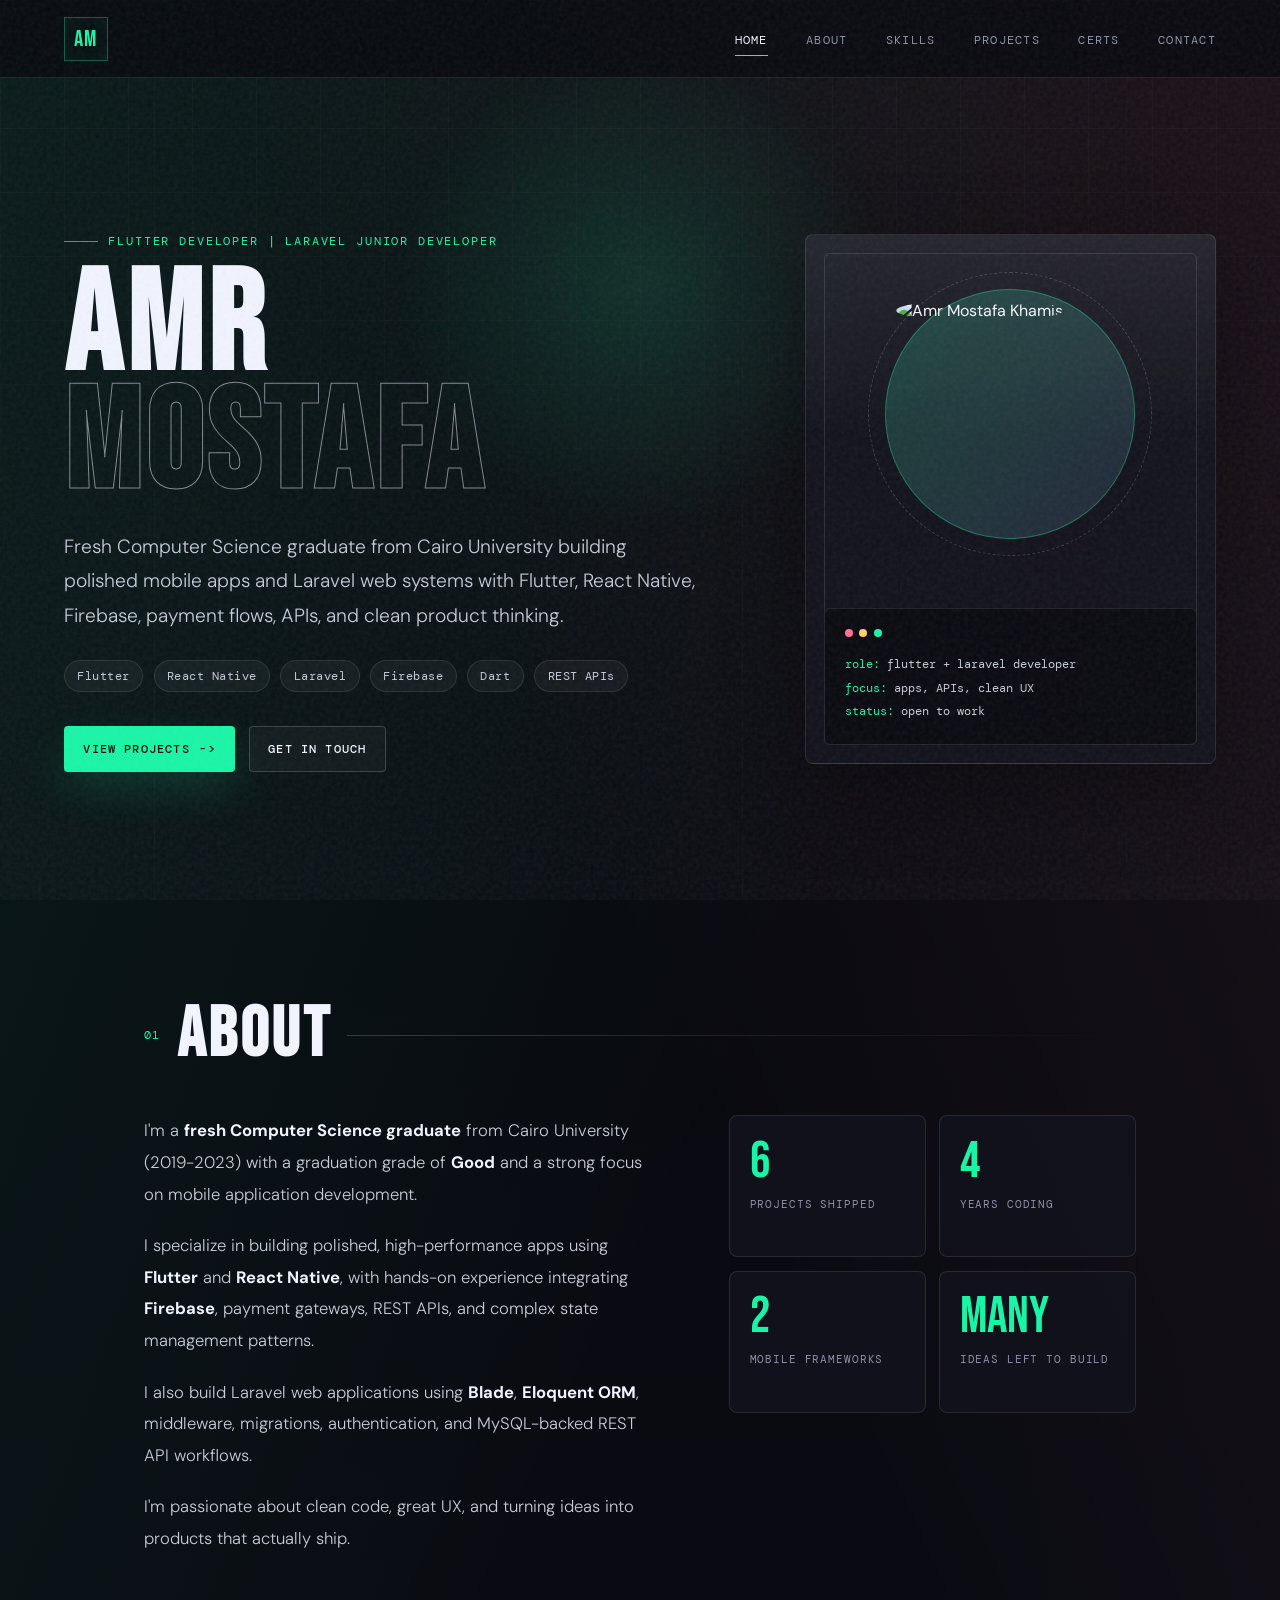
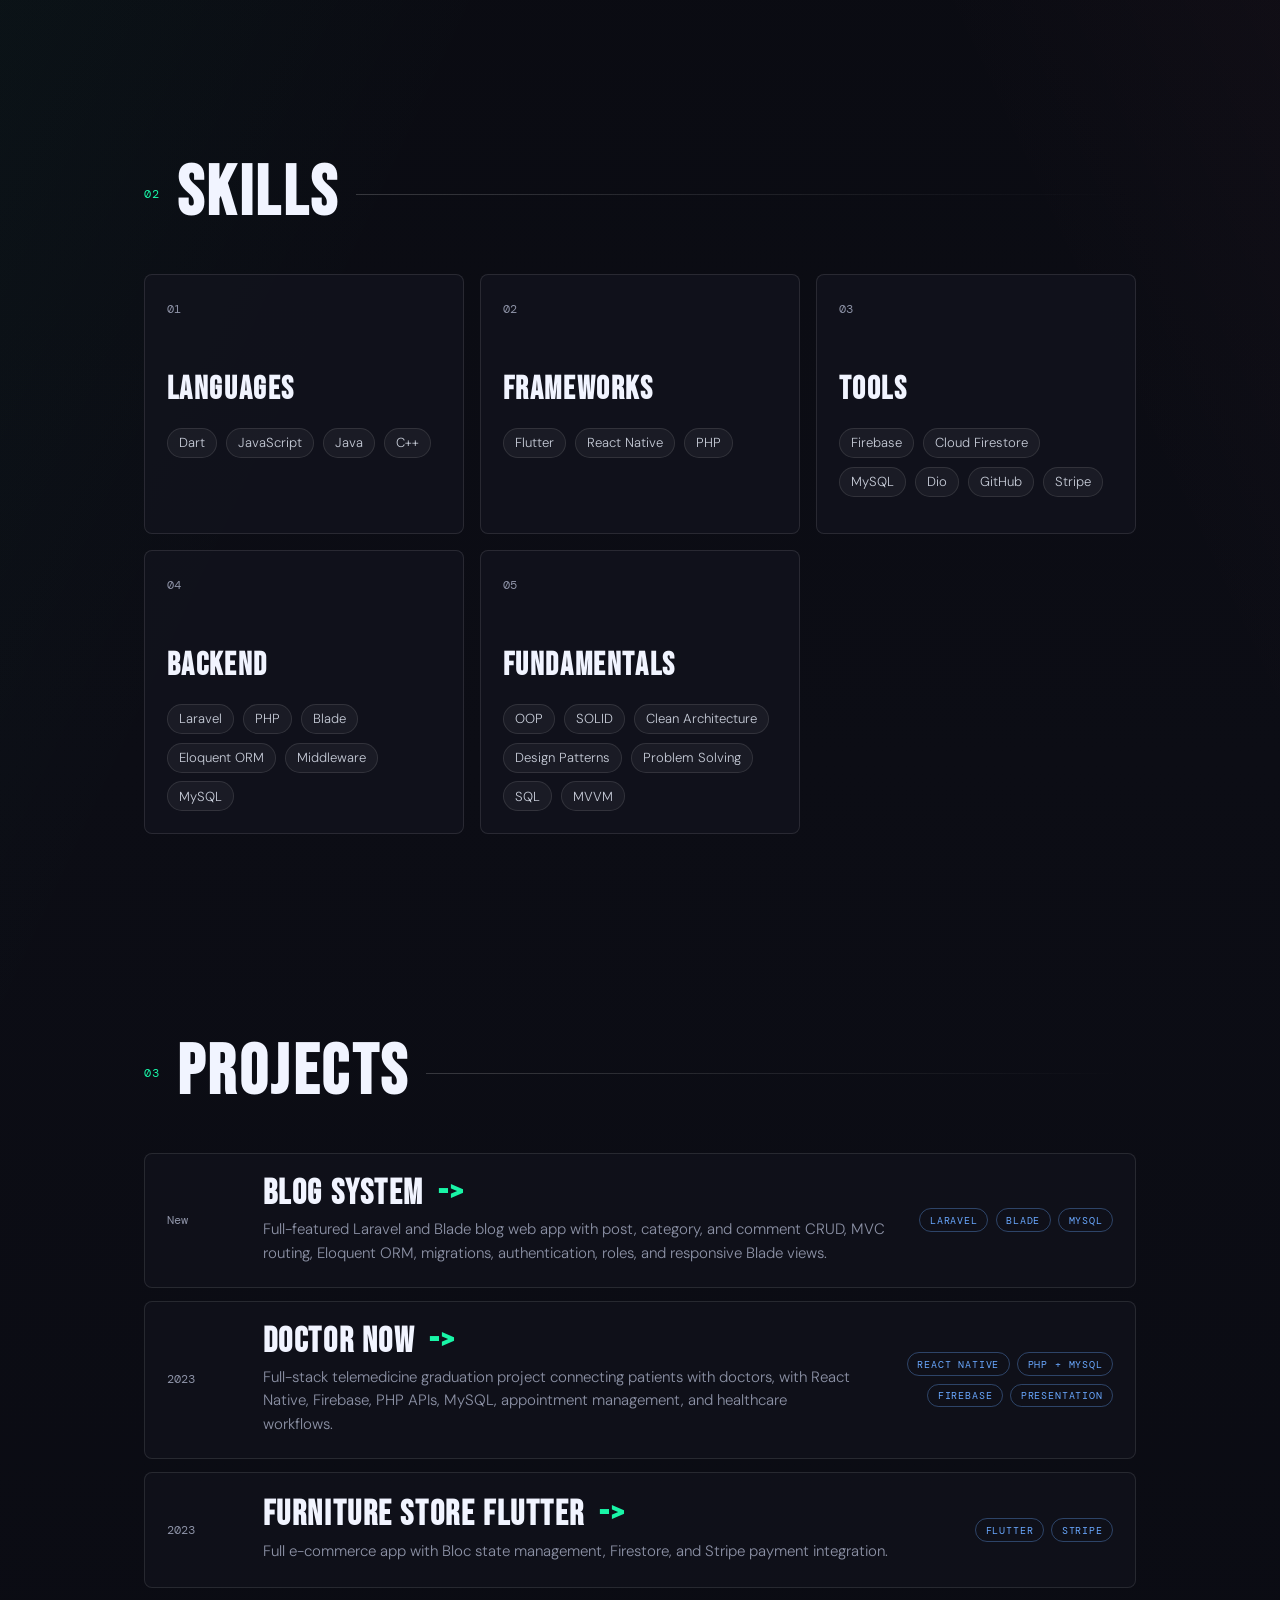
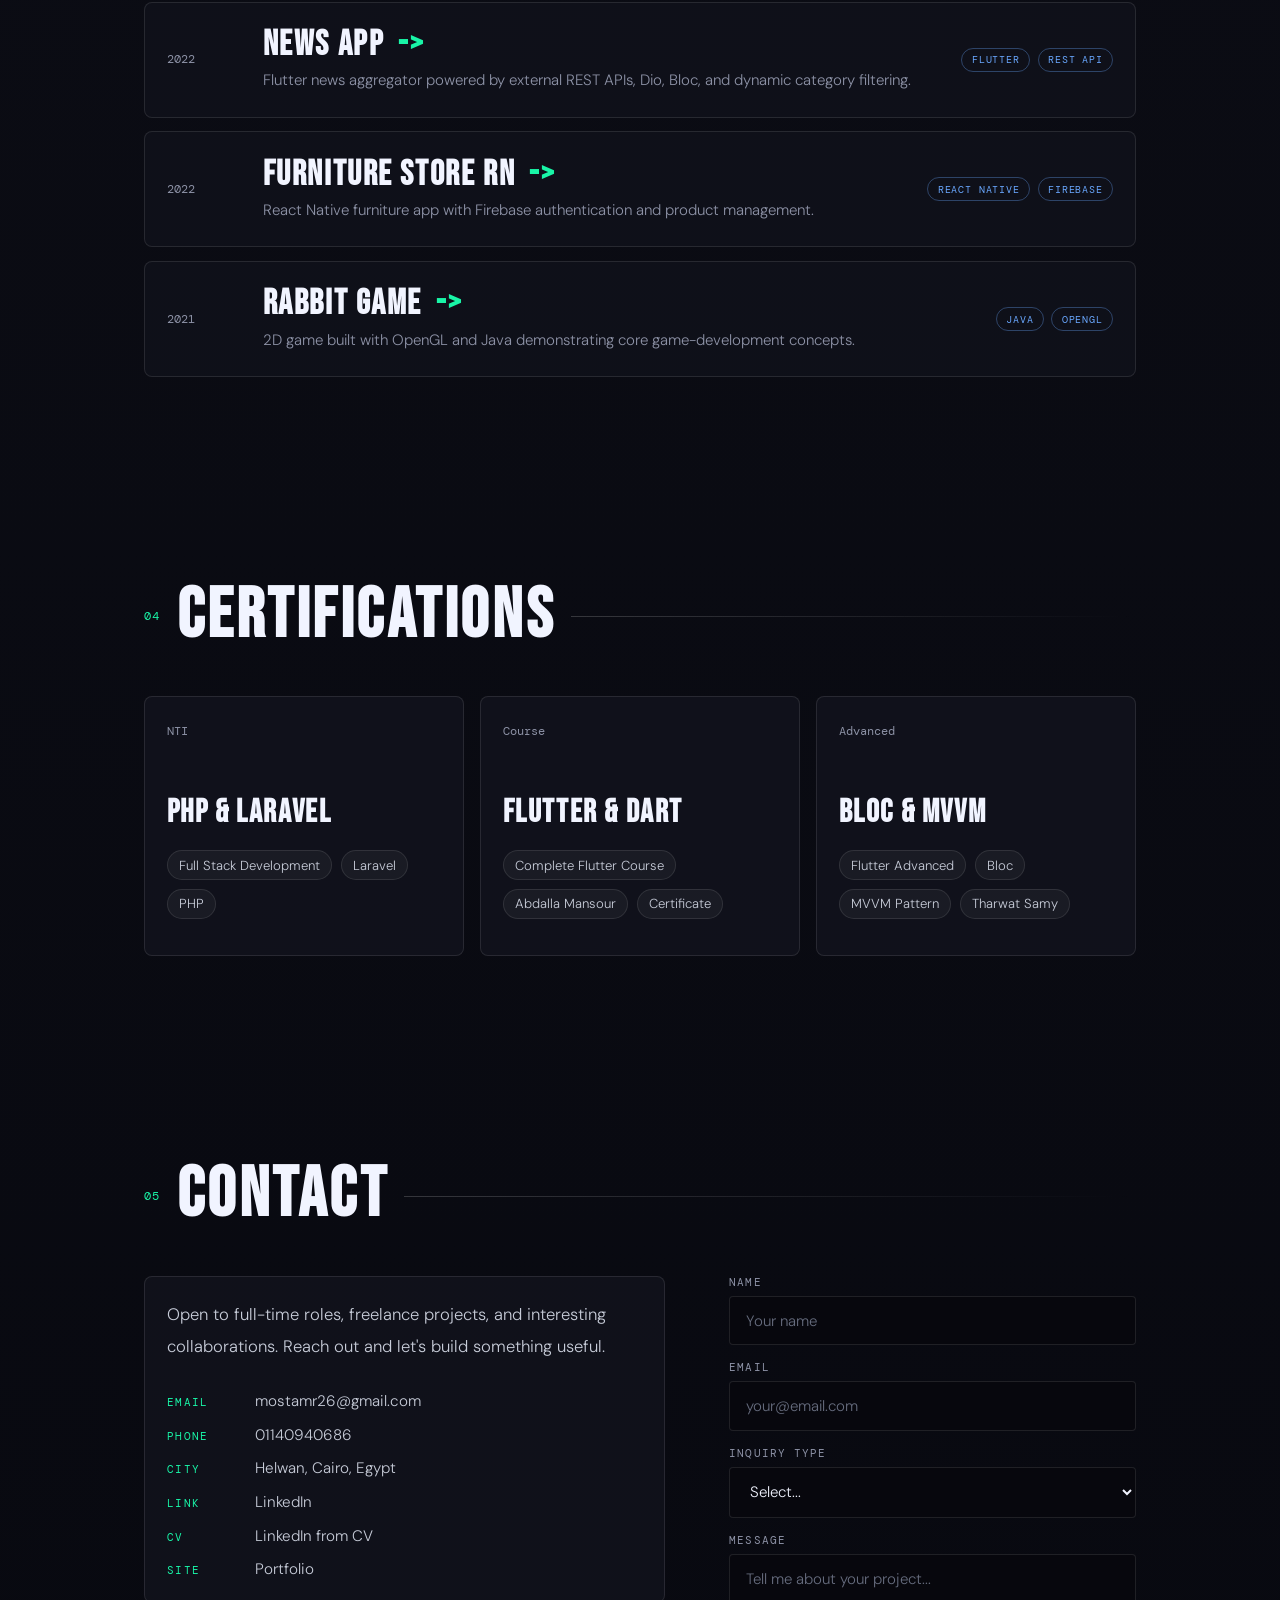
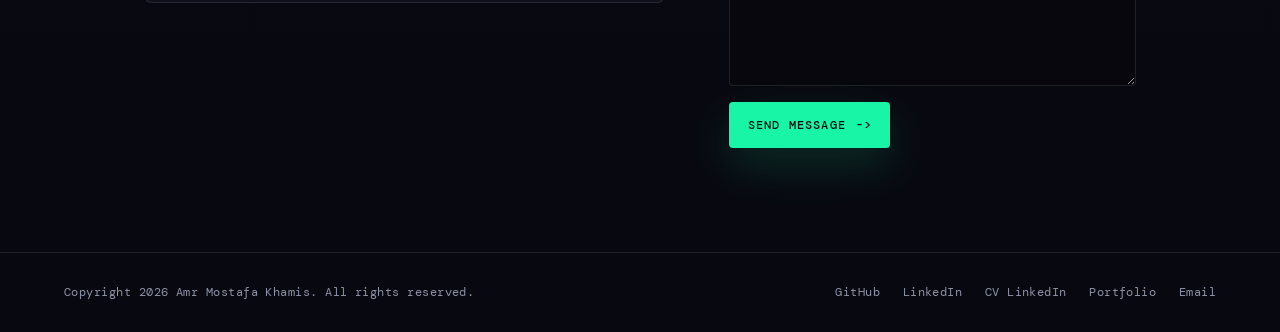
==== commit 83c6085b: "update" ====
--- a/index.html
+++ b/index.html
@@ -2,845 +2,1395 @@
 <html lang="en">
 <head>
   <meta charset="UTF-8" />
-  <meta name="viewport" content="width=device-width, initial-scale=1.0"/>
-  <title>Amr Mostafa — Mobile Developer</title>
-  <link href="https://fonts.googleapis.com/css2?family=Bebas+Neue&family=DM+Sans:ital,wght@0,300;0,400;0,500;1,300&family=DM+Mono:wght@400;500&display=swap" rel="stylesheet"/>
+  <meta name="viewport" content="width=device-width, initial-scale=1.0" />
+  <title>Amr Mostafa | Flutter & Laravel Developer</title>
+  <link rel="preconnect" href="https://fonts.googleapis.com" />
+  <link rel="preconnect" href="https://fonts.gstatic.com" crossorigin />
+  <link href="https://fonts.googleapis.com/css2?family=Bebas+Neue&family=DM+Sans:ital,wght@0,300;0,400;0,500;0,700;1,300&family=DM+Mono:wght@400;500&display=swap" rel="stylesheet" />
   <style>
     :root {
-      --bg: #0a0a0f;
-      --surface: #111118;
-      --surface2: #16161f;
-      --accent: #00e5a0;
-      --accent2: #6c63ff;
-      --text: #e8e8f0;
-      --muted: #6b6b80;
-      --border: rgba(255,255,255,0.07);
-      --glow: rgba(0, 229, 160, 0.15);
-    }
-
-    *, *::before, *::after { margin: 0; padding: 0; box-sizing: border-box; }
-
-    html { scroll-behavior: smooth; }
+      --bg: #07080d;
+      --ink: #f1f4ff;
+      --muted: #8d92a6;
+      --soft: #c7ccd8;
+      --panel: rgba(18, 20, 30, 0.78);
+      --panel-strong: #12141e;
+      --line: rgba(255, 255, 255, 0.1);
+      --line-strong: rgba(255, 255, 255, 0.18);
+      --green: #19f5a7;
+      --blue: #6aa8ff;
+      --rose: #ff6f91;
+      --amber: #ffd166;
+      --shadow: 0 26px 80px rgba(0, 0, 0, 0.36);
+      --radius: 8px;
+      --nav-h: 78px;
+    }
+
+    *,
+    *::before,
+    *::after {
+      box-sizing: border-box;
+      margin: 0;
+      padding: 0;
+    }
+
+    html {
+      scroll-behavior: smooth;
+      scroll-padding-top: var(--nav-h);
+    }
 
     body {
-      font-family: 'DM Sans', sans-serif;
-      background: var(--bg);
-      color: var(--text);
+      min-height: 100vh;
       overflow-x: hidden;
-      cursor: default;
-    }
-
-    /* ── NOISE OVERLAY ── */
+      background:
+        linear-gradient(115deg, rgba(25, 245, 167, 0.08), transparent 34%),
+        linear-gradient(245deg, rgba(255, 111, 145, 0.08), transparent 30%),
+        linear-gradient(180deg, #07080d 0%, #0c0d15 46%, #080910 100%);
+      color: var(--ink);
+      font-family: "DM Sans", system-ui, sans-serif;
+    }
+
     body::before {
-      content: '';
+      content: "";
       position: fixed;
       inset: 0;
-      background-image: url("data:image/svg+xml,%3Csvg viewBox='0 0 256 256' xmlns='http://www.w3.org/2000/svg'%3E%3Cfilter id='n'%3E%3CfeTurbulence type='fractalNoise' baseFrequency='0.9' numOctaves='4' stitchTiles='stitch'/%3E%3C/filter%3E%3Crect width='100%25' height='100%25' filter='url(%23n)' opacity='0.04'/%3E%3C/svg%3E");
+      z-index: -3;
+      background-image:
+        linear-gradient(rgba(255, 255, 255, 0.035) 1px, transparent 1px),
+        linear-gradient(90deg, rgba(255, 255, 255, 0.03) 1px, transparent 1px);
+      background-size: 64px 64px;
+      mask-image: linear-gradient(to bottom, rgba(0, 0, 0, 0.95), transparent 78%);
+    }
+
+    body::after {
+      content: "";
+      position: fixed;
+      inset: 0;
+      z-index: 999;
       pointer-events: none;
-      z-index: 999;
-      opacity: 0.5;
-    }
-
-    /* ── AMBIENT BLOBS ── */
-    .blob {
+      opacity: 0.42;
+      background-image: url("data:image/svg+xml,%3Csvg viewBox='0 0 256 256' xmlns='http://www.w3.org/2000/svg'%3E%3Cfilter id='n'%3E%3CfeTurbulence type='fractalNoise' baseFrequency='0.8' numOctaves='3' stitchTiles='stitch'/%3E%3C/filter%3E%3Crect width='100%25' height='100%25' filter='url(%23n)' opacity='0.16'/%3E%3C/svg%3E");
+    }
+
+    a {
+      color: inherit;
+    }
+
+    button,
+    input,
+    select,
+    textarea {
+      font: inherit;
+    }
+
+    .spotlight {
       position: fixed;
-      border-radius: 50%;
-      filter: blur(90px);
+      inset: 0;
+      z-index: -2;
       pointer-events: none;
-      z-index: 0;
-    }
-    .blob-1 {
-      width: 500px; height: 500px;
-      background: radial-gradient(circle, rgba(0,229,160,0.12), transparent 70%);
-      top: -100px; left: -100px;
-      animation: drift1 14s ease-in-out infinite alternate;
-    }
-    .blob-2 {
-      width: 400px; height: 400px;
-      background: radial-gradient(circle, rgba(108,99,255,0.1), transparent 70%);
-      bottom: 100px; right: -80px;
-      animation: drift2 18s ease-in-out infinite alternate;
-    }
-    @keyframes drift1 { to { transform: translate(60px, 80px); } }
-    @keyframes drift2 { to { transform: translate(-60px, -60px); } }
-
-    /* ── NAV ── */
+      background: radial-gradient(520px circle at var(--x, 50%) var(--y, 32%), rgba(25, 245, 167, 0.13), transparent 48%);
+      transition: opacity 0.25s ease;
+    }
+
+    .backdrop-lines {
+      position: fixed;
+      inset: 0;
+      z-index: -1;
+      pointer-events: none;
+      background:
+        linear-gradient(90deg, transparent 0 12%, rgba(255,255,255,0.055) 12% 12.08%, transparent 12.08% 100%),
+        linear-gradient(90deg, transparent 0 58%, rgba(255,255,255,0.045) 58% 58.08%, transparent 58.08% 100%),
+        linear-gradient(90deg, transparent 0 88%, rgba(255,255,255,0.035) 88% 88.08%, transparent 88.08% 100%);
+      opacity: 0.48;
+    }
+
+    .page-shell {
+      position: relative;
+      z-index: 1;
+    }
+
     nav {
       position: fixed;
-      top: 0; left: 0; right: 0;
+      top: 0;
+      left: 0;
+      right: 0;
       z-index: 100;
+      height: var(--nav-h);
+      display: flex;
+      align-items: center;
+      justify-content: space-between;
+      padding: 0 5vw;
+      background: rgba(7, 8, 13, 0.78);
+      border-bottom: 1px solid var(--line);
+      backdrop-filter: blur(22px);
+    }
+
+    .nav-logo {
+      display: inline-grid;
+      place-items: center;
+      width: 44px;
+      height: 44px;
+      border: 1px solid rgba(25, 245, 167, 0.34);
+      color: var(--green);
+      font-family: "Bebas Neue", sans-serif;
+      font-size: 1.45rem;
+      letter-spacing: 0.08em;
+      text-decoration: none;
+      box-shadow: inset 0 0 24px rgba(25, 245, 167, 0.08);
+    }
+
+    .nav-links {
+      display: flex;
+      gap: clamp(1rem, 3vw, 2.4rem);
+      list-style: none;
+    }
+
+    .nav-links a {
+      position: relative;
+      color: var(--muted);
+      font-family: "DM Mono", monospace;
+      font-size: 0.72rem;
+      letter-spacing: 0.11em;
+      text-decoration: none;
+      text-transform: uppercase;
+      transition: color 0.2s ease;
+    }
+
+    .nav-links a::after {
+      content: "";
+      position: absolute;
+      left: 0;
+      bottom: -8px;
+      width: 100%;
+      height: 1px;
+      background: var(--green);
+      transform: scaleX(0);
+      transform-origin: right;
+      transition: transform 0.28s ease;
+    }
+
+    .nav-links a:hover,
+    .nav-links a.is-active {
+      color: var(--ink);
+    }
+
+    .nav-links a:hover::after,
+    .nav-links a.is-active::after {
+      transform: scaleX(1);
+      transform-origin: left;
+    }
+
+    .hero {
+      min-height: 100vh;
+      display: grid;
+      align-items: center;
+      padding: calc(var(--nav-h) + 4rem) 5vw 5rem;
+    }
+
+    .hero-layout {
+      width: min(1180px, 100%);
+      margin: 0 auto;
+      display: grid;
+      grid-template-columns: minmax(0, 1.05fr) minmax(310px, 0.65fr);
+      gap: clamp(2rem, 6vw, 5rem);
+      align-items: center;
+    }
+
+    .eyebrow {
+      display: inline-flex;
+      align-items: center;
+      gap: 0.65rem;
+      margin-bottom: 1.25rem;
+      color: var(--green);
+      font-family: "DM Mono", monospace;
+      font-size: 0.72rem;
+      letter-spacing: 0.16em;
+      text-transform: uppercase;
+    }
+
+    .eyebrow::before {
+      content: "";
+      width: 34px;
+      height: 1px;
+      background: currentColor;
+      opacity: 0.7;
+    }
+
+    .hero-title {
+      max-width: 820px;
+      font-family: "Bebas Neue", sans-serif;
+      font-size: clamp(4.3rem, 11vw, 10rem);
+      letter-spacing: 0.035em;
+      line-height: 0.84;
+    }
+
+    .hero-title .stroke {
+      display: block;
+      color: transparent;
+      -webkit-text-stroke: 1px rgba(241, 244, 255, 0.52);
+      text-shadow: none;
+    }
+
+    .hero-copy {
+      max-width: 640px;
+      margin-top: 1.5rem;
+      color: var(--soft);
+      font-size: clamp(1rem, 2vw, 1.2rem);
+      font-weight: 300;
+      line-height: 1.8;
+    }
+
+    .hero-tags {
+      display: flex;
+      flex-wrap: wrap;
+      gap: 0.65rem;
+      margin-top: 1.7rem;
+    }
+
+    .pill {
+      display: inline-flex;
+      align-items: center;
+      min-height: 32px;
+      padding: 0.35rem 0.78rem;
+      border: 1px solid var(--line);
+      background: rgba(255, 255, 255, 0.045);
+      color: var(--soft);
+      border-radius: 999px;
+      font-family: "DM Mono", monospace;
+      font-size: 0.72rem;
+      letter-spacing: 0.04em;
+    }
+
+    .hero-actions {
+      display: flex;
+      flex-wrap: wrap;
+      gap: 0.85rem;
+      margin-top: 2.1rem;
+    }
+
+    .btn {
+      position: relative;
+      display: inline-flex;
+      min-height: 46px;
+      align-items: center;
+      justify-content: center;
+      gap: 0.6rem;
+      overflow: hidden;
+      border-radius: 4px;
+      padding: 0.78rem 1.15rem;
+      border: 1px solid transparent;
+      color: var(--ink);
+      font-family: "DM Mono", monospace;
+      font-size: 0.74rem;
+      font-weight: 500;
+      letter-spacing: 0.1em;
+      text-decoration: none;
+      text-transform: uppercase;
+      transition: transform 0.2s ease, border-color 0.2s ease, background 0.2s ease;
+    }
+
+    .btn::before {
+      content: "";
+      position: absolute;
+      inset: 0;
+      background: linear-gradient(90deg, transparent, rgba(255,255,255,0.35), transparent);
+      transform: translateX(-120%);
+      transition: transform 0.55s ease;
+    }
+
+    .btn:hover {
+      transform: translateY(-2px);
+    }
+
+    .btn:hover::before {
+      transform: translateX(120%);
+    }
+
+    .btn-primary {
+      background: var(--green);
+      color: #07100c;
+      box-shadow: 0 18px 44px rgba(25, 245, 167, 0.14);
+    }
+
+    .btn-ghost {
+      border-color: var(--line-strong);
+      background: rgba(255, 255, 255, 0.035);
+    }
+
+    .profile-card {
+      position: relative;
+      min-height: 530px;
+      display: grid;
+      align-content: end;
+      overflow: hidden;
+      border: 1px solid var(--line);
+      border-radius: var(--radius);
+      background:
+        linear-gradient(180deg, rgba(255,255,255,0.08), transparent 38%),
+        var(--panel);
+      box-shadow: var(--shadow);
+      transform-style: preserve-3d;
+    }
+
+    .profile-card::before {
+      content: "";
+      position: absolute;
+      inset: 18px;
+      border: 1px solid rgba(255, 255, 255, 0.12);
+      border-radius: 6px;
+      pointer-events: none;
+    }
+
+    .avatar-wrap {
+      position: absolute;
+      top: 54px;
+      left: 50%;
+      width: min(250px, 62%);
+      aspect-ratio: 1;
+      transform: translateX(-50%);
+      border: 1px solid rgba(25, 245, 167, 0.34);
+      border-radius: 50%;
+      padding: 10px;
+      background:
+        linear-gradient(135deg, rgba(25,245,167,0.18), rgba(106,168,255,0.1)),
+        rgba(255,255,255,0.04);
+      animation: floaty 6s ease-in-out infinite;
+    }
+
+    .avatar-wrap::after {
+      content: "";
+      position: absolute;
+      inset: -18px;
+      border: 1px dashed rgba(255, 255, 255, 0.18);
+      border-radius: 50%;
+      animation: spin 18s linear infinite;
+    }
+
+    .hero-avatar {
+      width: 100%;
+      height: 100%;
+      object-fit: cover;
+      border-radius: 50%;
+      filter: saturate(1.08) contrast(1.05);
+    }
+
+    .card-terminal {
+      position: relative;
+      margin: 0 18px 18px;
+      padding: 1.25rem;
+      border: 1px solid var(--line);
+      border-radius: 6px;
+      background: rgba(7, 8, 13, 0.72);
+      backdrop-filter: blur(18px);
+    }
+
+    .terminal-top {
+      display: flex;
+      gap: 0.4rem;
+      margin-bottom: 1rem;
+    }
+
+    .dot {
+      width: 8px;
+      height: 8px;
+      border-radius: 50%;
+      background: var(--rose);
+    }
+
+    .dot:nth-child(2) {
+      background: var(--amber);
+    }
+
+    .dot:nth-child(3) {
+      background: var(--green);
+    }
+
+    .terminal-line {
+      color: var(--soft);
+      font-family: "DM Mono", monospace;
+      font-size: 0.78rem;
+      line-height: 1.9;
+    }
+
+    .terminal-line span {
+      color: var(--green);
+    }
+
+    .section {
+      width: min(1120px, 100%);
+      margin: 0 auto;
+      padding: 6.5rem 5vw;
+    }
+
+    .section-header {
+      display: grid;
+      grid-template-columns: auto auto 1fr;
+      gap: 1rem;
+      align-items: center;
+      margin-bottom: 3rem;
+    }
+
+    .section-num {
+      color: var(--green);
+      font-family: "DM Mono", monospace;
+      font-size: 0.72rem;
+      letter-spacing: 0.12em;
+    }
+
+    .section-title {
+      color: var(--ink);
+      font-family: "Bebas Neue", sans-serif;
+      font-size: clamp(2.3rem, 6vw, 4.4rem);
+      letter-spacing: 0.05em;
+      line-height: 0.9;
+    }
+
+    .section-line {
+      height: 1px;
+      background: linear-gradient(90deg, var(--line-strong), transparent);
+    }
+
+    .about-grid,
+    .contact-grid {
+      display: grid;
+      grid-template-columns: minmax(0, 1fr) minmax(280px, 0.78fr);
+      gap: clamp(2rem, 5vw, 4.5rem);
+      align-items: start;
+    }
+
+    .lead p {
+      color: var(--soft);
+      font-size: 1.04rem;
+      font-weight: 300;
+      line-height: 1.9;
+    }
+
+    .lead p + p {
+      margin-top: 1.25rem;
+    }
+
+    strong {
+      color: var(--ink);
+      font-weight: 700;
+    }
+
+    .stats {
+      display: grid;
+      grid-template-columns: repeat(2, minmax(0, 1fr));
+      gap: 0.85rem;
+    }
+
+    .stat {
+      min-height: 142px;
+      padding: 1.2rem;
+      border: 1px solid var(--line);
+      border-radius: var(--radius);
+      background: var(--panel);
+      transition: transform 0.25s ease, border-color 0.25s ease, background 0.25s ease;
+    }
+
+    .stat:hover {
+      transform: translateY(-5px);
+      border-color: rgba(25, 245, 167, 0.4);
+      background: rgba(25, 245, 167, 0.055);
+    }
+
+    .stat-num {
+      color: var(--green);
+      font-family: "Bebas Neue", sans-serif;
+      font-size: 3.2rem;
+      line-height: 1;
+    }
+
+    .stat-label {
+      max-width: 10rem;
+      margin-top: 0.55rem;
+      color: var(--muted);
+      font-family: "DM Mono", monospace;
+      font-size: 0.68rem;
+      letter-spacing: 0.08em;
+      line-height: 1.5;
+      text-transform: uppercase;
+    }
+
+    .skills-grid {
+      display: grid;
+      grid-template-columns: repeat(3, minmax(0, 1fr));
+      gap: 1rem;
+    }
+
+    .skill-card {
+      position: relative;
+      overflow: hidden;
+      min-height: 260px;
+      padding: 1.35rem;
+      border: 1px solid var(--line);
+      border-radius: var(--radius);
+      background: var(--panel);
+      transition: transform 0.25s ease, border-color 0.25s ease;
+    }
+
+    .skill-card::before {
+      content: "";
+      position: absolute;
+      inset: 0;
+      background: linear-gradient(135deg, rgba(25,245,167,0.13), transparent 42%, rgba(106,168,255,0.08));
+      opacity: 0;
+      transition: opacity 0.25s ease;
+    }
+
+    .skill-card:hover {
+      transform: translateY(-7px);
+      border-color: rgba(106, 168, 255, 0.36);
+    }
+
+    .skill-card:hover::before {
+      opacity: 1;
+    }
+
+    .skill-index {
+      position: relative;
+      color: var(--muted);
+      font-family: "DM Mono", monospace;
+      font-size: 0.72rem;
+    }
+
+    .skill-card-title {
+      position: relative;
+      margin-top: 3.3rem;
+      color: var(--ink);
+      font-family: "Bebas Neue", sans-serif;
+      font-size: 2rem;
+      letter-spacing: 0.05em;
+    }
+
+    .skill-tags {
+      position: relative;
+      display: flex;
+      flex-wrap: wrap;
+      gap: 0.55rem;
+      margin-top: 1.15rem;
+    }
+
+    .tag {
+      display: inline-flex;
+      min-height: 30px;
+      align-items: center;
+      padding: 0.32rem 0.7rem;
+      border: 1px solid var(--line);
+      border-radius: 999px;
+      background: rgba(255, 255, 255, 0.045);
+      color: var(--soft);
+      font-size: 0.82rem;
+      font-weight: 300;
+    }
+
+    .projects-list {
+      display: grid;
+      gap: 0.85rem;
+    }
+
+    .project-item {
+      position: relative;
+      display: grid;
+      grid-template-columns: 72px minmax(0, 1fr) auto;
+      gap: 1.5rem;
+      align-items: center;
+      overflow: hidden;
+      min-height: 116px;
+      padding: 1.35rem;
+      border: 1px solid var(--line);
+      border-radius: var(--radius);
+      background: rgba(18, 20, 30, 0.62);
+      text-decoration: none;
+      transition: transform 0.25s ease, border-color 0.25s ease, background 0.25s ease;
+    }
+
+    .project-item::before {
+      content: "";
+      position: absolute;
+      inset: 0;
+      width: 4px;
+      background: var(--green);
+      transform: scaleY(0);
+      transform-origin: bottom;
+      transition: transform 0.25s ease;
+    }
+
+    .project-item:hover {
+      transform: translateX(8px);
+      border-color: rgba(25, 245, 167, 0.32);
+      background: rgba(25, 245, 167, 0.045);
+    }
+
+    .project-item:hover::before {
+      transform: scaleY(1);
+    }
+
+    .project-year {
+      color: var(--muted);
+      font-family: "DM Mono", monospace;
+      font-size: 0.72rem;
+    }
+
+    .project-name {
+      color: var(--ink);
+      font-family: "Bebas Neue", sans-serif;
+      font-size: clamp(1.6rem, 4vw, 2.2rem);
+      letter-spacing: 0.045em;
+      line-height: 1;
+    }
+
+    .project-desc {
+      max-width: 650px;
+      margin-top: 0.45rem;
+      color: var(--muted);
+      font-size: 0.94rem;
+      font-weight: 300;
+      line-height: 1.55;
+    }
+
+    .project-stack {
+      display: flex;
+      flex-wrap: wrap;
+      justify-content: flex-end;
+      gap: 0.45rem;
+      max-width: 230px;
+    }
+
+    .project-badge {
+      border: 1px solid rgba(106, 168, 255, 0.34);
+      border-radius: 999px;
+      color: var(--blue);
+      font-family: "DM Mono", monospace;
+      font-size: 0.65rem;
+      letter-spacing: 0.08em;
+      padding: 0.28rem 0.6rem;
+      text-transform: uppercase;
+    }
+
+    .project-arrow {
+      display: inline-block;
+      margin-left: 0.4rem;
+      color: var(--green);
+      transition: transform 0.25s ease;
+    }
+
+    .project-item:hover .project-arrow {
+      transform: translate(4px, -4px);
+    }
+
+    .contact-panel {
+      padding: 1.4rem;
+      border: 1px solid var(--line);
+      border-radius: var(--radius);
+      background: var(--panel);
+    }
+
+    .contact-details {
+      display: grid;
+      gap: 0.85rem;
+      margin-top: 1.8rem;
+    }
+
+    .contact-row {
+      display: grid;
+      grid-template-columns: 72px 1fr;
+      gap: 1rem;
+      align-items: baseline;
+    }
+
+    .contact-key {
+      color: var(--green);
+      font-family: "DM Mono", monospace;
+      font-size: 0.66rem;
+      letter-spacing: 0.1em;
+      text-transform: uppercase;
+    }
+
+    .contact-val {
+      color: var(--soft);
+      font-size: 0.95rem;
+      font-weight: 300;
+      overflow-wrap: anywhere;
+      text-decoration: none;
+    }
+
+    .contact-val:hover {
+      color: var(--green);
+    }
+
+    .contact-form {
+      display: grid;
+      gap: 1rem;
+    }
+
+    .form-group {
+      display: grid;
+      gap: 0.45rem;
+    }
+
+    .form-label {
+      color: var(--muted);
+      font-family: "DM Mono", monospace;
+      font-size: 0.66rem;
+      letter-spacing: 0.1em;
+      text-transform: uppercase;
+    }
+
+    .form-control {
+      width: 100%;
+      min-height: 46px;
+      padding: 0.85rem 0.95rem;
+      border: 1px solid var(--line);
+      border-radius: 4px;
+      outline: 0;
+      background: rgba(7, 8, 13, 0.74);
+      color: var(--ink);
+      font-size: 0.94rem;
+      font-weight: 300;
+      transition: border-color 0.2s ease, box-shadow 0.2s ease, background 0.2s ease;
+    }
+
+    .form-control:focus {
+      border-color: rgba(25, 245, 167, 0.72);
+      background: rgba(7, 8, 13, 0.94);
+      box-shadow: 0 0 0 4px rgba(25, 245, 167, 0.1);
+    }
+
+    .form-control::placeholder {
+      color: #666c7e;
+    }
+
+    textarea.form-control {
+      min-height: 132px;
+      resize: vertical;
+    }
+
+    select.form-control option {
+      background: var(--panel-strong);
+    }
+
+    .btn-submit {
+      justify-self: start;
+      border: 0;
+      cursor: pointer;
+    }
+
+    footer {
       display: flex;
       justify-content: space-between;
       align-items: center;
-      padding: 1.2rem 3rem;
-      background: rgba(10,10,15,0.85);
-      backdrop-filter: blur(20px);
-      border-bottom: 1px solid var(--border);
-    }
-    .nav-logo {
-      font-family: 'Bebas Neue', sans-serif;
-      font-size: 1.5rem;
-      letter-spacing: 0.1em;
-      color: var(--accent);
-    }
-    .nav-links {
-      list-style: none;
-      display: flex;
-      gap: 2.5rem;
-    }
-    .nav-links a {
-      font-family: 'DM Mono', monospace;
-      font-size: 0.75rem;
-      letter-spacing: 0.12em;
-      text-transform: uppercase;
+      gap: 1.2rem;
+      flex-wrap: wrap;
+      padding: 2rem 5vw;
+      border-top: 1px solid var(--line);
       color: var(--muted);
-      text-decoration: none;
-      transition: color 0.3s;
-      position: relative;
-    }
-    .nav-links a::after {
-      content: '';
-      position: absolute;
-      bottom: -4px; left: 0;
-      width: 0; height: 1px;
-      background: var(--accent);
-      transition: width 0.3s;
-    }
-    .nav-links a:hover { color: var(--accent); }
-    .nav-links a:hover::after { width: 100%; }
-
-    /* ── HERO ── */
-    #home {
-      min-height: 100vh;
-      display: grid;
-      place-items: center;
-      position: relative;
-      padding: 8rem 2rem 4rem;
-    }
-    .hero-inner {
-      text-align: center;
-      animation: fadeUp 0.8s ease both;
-    }
-    @keyframes fadeUp {
-      from { opacity: 0; transform: translateY(30px); }
-      to   { opacity: 1; transform: translateY(0); }
-    }
-    .hero-label {
-      font-family: 'DM Mono', monospace;
-      font-size: 0.75rem;
-      letter-spacing: 0.2em;
-      text-transform: uppercase;
-      color: var(--accent);
-      margin-bottom: 1.5rem;
-      display: flex;
-      align-items: center;
-      justify-content: center;
-      gap: 0.75rem;
-    }
-    .hero-label::before, .hero-label::after {
-      content: '';
-      display: block;
-      width: 40px; height: 1px;
-      background: var(--accent);
-      opacity: 0.5;
-    }
-    .hero-name {
-      font-family: 'Bebas Neue', sans-serif;
-      font-size: clamp(4rem, 12vw, 9rem);
-      line-height: 0.9;
+      font-family: "DM Mono", monospace;
+      font-size: 0.72rem;
       letter-spacing: 0.04em;
-      color: var(--text);
-      margin-bottom: 0.5rem;
-    }
-    .hero-name span { color: var(--accent); }
-    .hero-tagline {
-      font-size: 1.1rem;
-      color: var(--muted);
-      font-weight: 300;
-      margin-top: 1.5rem;
-      margin-bottom: 2.5rem;
-      font-style: italic;
-    }
-    .hero-avatar {
-      width: 120px; height: 120px;
-      border-radius: 50%;
-      border: 2px solid var(--accent);
-      box-shadow: 0 0 30px var(--glow);
-      object-fit: cover;
-      margin-bottom: 2rem;
-      animation: fadeUp 0.8s 0.2s ease both;
-    }
-    .hero-cta {
-      display: inline-flex;
-      gap: 1rem;
-      flex-wrap: wrap;
-      justify-content: center;
-      animation: fadeUp 0.8s 0.4s ease both;
-    }
-    .btn {
-      padding: 0.75rem 2rem;
-      border-radius: 3px;
-      font-family: 'DM Mono', monospace;
-      font-size: 0.75rem;
-      letter-spacing: 0.1em;
-      text-transform: uppercase;
-      text-decoration: none;
-      transition: all 0.3s;
-      cursor: pointer;
-      border: none;
-    }
-    .btn-primary {
-      background: var(--accent);
-      color: #000;
-      font-weight: 500;
-    }
-    .btn-primary:hover {
-      background: #fff;
-      box-shadow: 0 0 24px var(--glow);
-    }
-    .btn-ghost {
-      background: transparent;
-      color: var(--text);
-      border: 1px solid var(--border);
-    }
-    .btn-ghost:hover {
-      border-color: var(--accent);
-      color: var(--accent);
-    }
-
-    /* ── SCROLL INDICATOR ── */
-    .scroll-hint {
-      position: absolute;
-      bottom: 2.5rem;
-      left: 50%;
-      transform: translateX(-50%);
-      display: flex;
-      flex-direction: column;
-      align-items: center;
-      gap: 0.5rem;
-      color: var(--muted);
-      font-family: 'DM Mono', monospace;
-      font-size: 0.65rem;
-      letter-spacing: 0.15em;
-      text-transform: uppercase;
-      animation: bounce 2s ease-in-out infinite;
-    }
-    .scroll-hint::after {
-      content: '';
-      width: 1px;
-      height: 40px;
-      background: linear-gradient(to bottom, var(--accent), transparent);
-    }
-    @keyframes bounce {
-      0%, 100% { transform: translateX(-50%) translateY(0); }
-      50%       { transform: translateX(-50%) translateY(6px); }
-    }
-
-    /* ── SECTION WRAPPER ── */
-    .section {
-      position: relative;
-      z-index: 1;
-      max-width: 1000px;
-      margin: 0 auto;
-      padding: 6rem 2rem;
-    }
-    .section-header {
-      display: flex;
-      align-items: center;
-      gap: 1.5rem;
-      margin-bottom: 3.5rem;
-    }
-    .section-num {
-      font-family: 'DM Mono', monospace;
-      font-size: 0.7rem;
-      color: var(--accent);
-      letter-spacing: 0.1em;
-    }
-    .section-title {
-      font-family: 'Bebas Neue', sans-serif;
-      font-size: clamp(2rem, 5vw, 3.5rem);
-      letter-spacing: 0.05em;
-      color: var(--text);
-    }
-    .section-line {
-      flex: 1;
-      height: 1px;
-      background: var(--border);
-    }
-
-    /* ── ABOUT ── */
-    .about-grid {
-      display: grid;
-      grid-template-columns: 1fr 1fr;
-      gap: 3rem;
-      align-items: start;
-    }
-    .about-text p {
-      color: var(--muted);
-      font-size: 1.05rem;
-      font-weight: 300;
-      line-height: 1.85;
-      margin-bottom: 1.5rem;
-    }
-    .about-text p strong {
-      color: var(--text);
-      font-weight: 500;
-    }
-    .about-stats {
-      display: grid;
-      grid-template-columns: 1fr 1fr;
-      gap: 1px;
-      background: var(--border);
-      border: 1px solid var(--border);
-      border-radius: 6px;
-      overflow: hidden;
-    }
-    .stat-box {
-      background: var(--surface);
-      padding: 1.8rem 1.5rem;
-      text-align: center;
-    }
-    .stat-num {
-      font-family: 'Bebas Neue', sans-serif;
-      font-size: 2.8rem;
-      color: var(--accent);
-      line-height: 1;
-      margin-bottom: 0.4rem;
-    }
-    .stat-label {
-      font-family: 'DM Mono', monospace;
-      font-size: 0.65rem;
-      letter-spacing: 0.12em;
-      text-transform: uppercase;
-      color: var(--muted);
-    }
-
-    /* ── SKILLS ── */
-    .skills-grid {
-      display: grid;
-      grid-template-columns: repeat(3, 1fr);
-      gap: 1.5rem;
-    }
-    .skill-card {
-      background: var(--surface);
-      border: 1px solid var(--border);
-      border-radius: 6px;
-      padding: 2rem 1.5rem;
-      transition: border-color 0.3s, transform 0.3s;
-      position: relative;
-      overflow: hidden;
-    }
-    .skill-card::before {
-      content: '';
-      position: absolute;
-      top: 0; left: 0; right: 0;
-      height: 2px;
-      background: linear-gradient(90deg, var(--accent), var(--accent2));
-      transform: scaleX(0);
-      transform-origin: left;
-      transition: transform 0.4s;
-    }
-    .skill-card:hover { border-color: rgba(0,229,160,0.3); transform: translateY(-4px); }
-    .skill-card:hover::before { transform: scaleX(1); }
-    .skill-card-title {
-      font-family: 'DM Mono', monospace;
-      font-size: 0.68rem;
-      text-transform: uppercase;
-      letter-spacing: 0.15em;
-      color: var(--accent);
-      margin-bottom: 1.2rem;
-    }
-    .skill-tags {
+    }
+
+    .footer-links {
       display: flex;
       flex-wrap: wrap;
-      gap: 0.5rem;
-    }
-    .tag {
-      display: inline-block;
-      padding: 0.35rem 0.8rem;
-      background: rgba(255,255,255,0.04);
-      border: 1px solid var(--border);
-      border-radius: 2px;
-      font-size: 0.8rem;
-      color: var(--text);
-      font-weight: 300;
-    }
-
-    /* ── PROJECTS ── */
-    .projects-list { display: flex; flex-direction: column; gap: 0; }
-    .project-item {
-      display: grid;
-      grid-template-columns: 80px 1fr auto;
-      align-items: center;
-      gap: 2rem;
-      padding: 2rem 0;
-      border-bottom: 1px solid var(--border);
+      gap: 1.4rem;
+    }
+
+    .footer-links a {
       text-decoration: none;
-      transition: background 0.2s;
-      border-radius: 4px;
-      padding-left: 0.5rem;
-    }
-    .project-item:first-child { border-top: 1px solid var(--border); }
-    .project-item:hover { background: rgba(255,255,255,0.02); }
-    .project-year {
-      font-family: 'DM Mono', monospace;
-      font-size: 0.7rem;
-      color: var(--muted);
-      letter-spacing: 0.05em;
-    }
-    .project-info { }
-    .project-name {
-      font-family: 'Bebas Neue', sans-serif;
-      font-size: 1.5rem;
-      letter-spacing: 0.05em;
-      color: var(--text);
-      margin-bottom: 0.3rem;
-      transition: color 0.3s;
-    }
-    .project-item:hover .project-name { color: var(--accent); }
-    .project-desc {
-      font-size: 0.85rem;
-      color: var(--muted);
-      font-weight: 300;
-    }
-    .project-stack {
-      display: flex;
-      flex-direction: column;
-      align-items: flex-end;
-      gap: 0.4rem;
-    }
-    .project-badge {
-      font-family: 'DM Mono', monospace;
-      font-size: 0.65rem;
-      letter-spacing: 0.1em;
-      text-transform: uppercase;
-      color: var(--accent2);
-      border: 1px solid rgba(108,99,255,0.3);
-      padding: 0.2rem 0.6rem;
-      border-radius: 2px;
-    }
-    .project-arrow {
-      font-size: 1.2rem;
-      color: var(--muted);
-      transition: color 0.3s, transform 0.3s;
-      margin-left: 0.5rem;
-    }
-    .project-item:hover .project-arrow {
-      color: var(--accent);
-      transform: translateX(4px);
-    }
-
-    /* ── CONTACT ── */
-    .contact-grid {
-      display: grid;
-      grid-template-columns: 1fr 1fr;
-      gap: 4rem;
-      align-items: start;
-    }
-    .contact-info p {
-      color: var(--muted);
-      font-size: 1rem;
-      font-weight: 300;
-      line-height: 1.8;
-      margin-bottom: 2rem;
-    }
-    .contact-details {
-      display: flex;
-      flex-direction: column;
-      gap: 0.75rem;
-    }
-    .contact-row {
-      display: flex;
-      gap: 1rem;
-      align-items: center;
-    }
-    .contact-key {
-      font-family: 'DM Mono', monospace;
-      font-size: 0.65rem;
-      text-transform: uppercase;
-      letter-spacing: 0.1em;
-      color: var(--accent);
-      width: 50px;
-      flex-shrink: 0;
-    }
-    .contact-val {
-      font-size: 0.9rem;
-      color: var(--text);
-      font-weight: 300;
-    }
-    .contact-form {
-      display: flex;
-      flex-direction: column;
-      gap: 1.2rem;
-    }
-    .form-group { display: flex; flex-direction: column; gap: 0.4rem; }
-    .form-label {
-      font-family: 'DM Mono', monospace;
-      font-size: 0.65rem;
-      text-transform: uppercase;
-      letter-spacing: 0.12em;
-      color: var(--muted);
-    }
-    .form-control {
-      background: var(--surface);
-      border: 1px solid var(--border);
-      border-radius: 3px;
-      padding: 0.85rem 1rem;
-      color: var(--text);
-      font-family: 'DM Sans', sans-serif;
-      font-size: 0.9rem;
-      font-weight: 300;
-      transition: border-color 0.3s, box-shadow 0.3s;
-      outline: none;
-    }
-    .form-control:focus {
-      border-color: var(--accent);
-      box-shadow: 0 0 0 3px var(--glow);
-    }
-    .form-control::placeholder { color: var(--muted); }
-    select.form-control option { background: var(--surface2); }
-    textarea.form-control { resize: vertical; min-height: 120px; }
-    .btn-submit {
-      background: var(--accent);
-      color: #000;
-      padding: 0.9rem 2rem;
-      border: none;
-      border-radius: 3px;
-      font-family: 'DM Mono', monospace;
-      font-size: 0.75rem;
-      letter-spacing: 0.12em;
-      text-transform: uppercase;
-      font-weight: 500;
-      cursor: pointer;
-      transition: background 0.3s, box-shadow 0.3s;
-      align-self: flex-start;
-    }
-    .btn-submit:hover {
-      background: #fff;
-      box-shadow: 0 0 24px var(--glow);
-    }
-
-    /* ── FOOTER ── */
-    footer {
-      position: relative;
-      z-index: 1;
-      border-top: 1px solid var(--border);
-      padding: 2.5rem 3rem;
-      display: flex;
-      justify-content: space-between;
-      align-items: center;
-      flex-wrap: wrap;
-      gap: 1rem;
-    }
-    .footer-copy {
-      font-family: 'DM Mono', monospace;
-      font-size: 0.7rem;
-      letter-spacing: 0.05em;
-      color: var(--muted);
-    }
-    .footer-links {
-      display: flex;
-      gap: 2rem;
-    }
-    .footer-links a {
-      font-family: 'DM Mono', monospace;
-      font-size: 0.7rem;
-      letter-spacing: 0.08em;
-      color: var(--muted);
-      text-decoration: none;
-      transition: color 0.3s;
-    }
-    .footer-links a:hover { color: var(--accent); }
-
-    /* ── SECTION DIVIDER ── */
-    .divider {
-      width: 100%;
-      height: 1px;
-      background: var(--border);
-      position: relative;
-      z-index: 1;
-    }
-
-    /* ── RESPONSIVE ── */
-    @media (max-width: 768px) {
-      nav { padding: 1rem 1.5rem; }
-      .nav-links { gap: 1.5rem; }
-      .about-grid, .contact-grid { grid-template-columns: 1fr; gap: 2rem; }
-      .skills-grid { grid-template-columns: 1fr 1fr; }
-      .project-item { grid-template-columns: 60px 1fr; }
-      .project-stack { display: none; }
-      footer { flex-direction: column; align-items: flex-start; }
-    }
-    @media (max-width: 480px) {
-      .skills-grid { grid-template-columns: 1fr; }
-      .nav-links { display: none; }
-    }
-
-    /* ── ENTRANCE ANIMATIONS ── */
-    .fade-in {
+      transition: color 0.2s ease;
+    }
+
+    .footer-links a:hover {
+      color: var(--green);
+    }
+
+    .reveal {
       opacity: 0;
-      transform: translateY(20px);
-      animation: fadeUp 0.7s ease forwards;
-    }
-    .delay-1 { animation-delay: 0.1s; }
-    .delay-2 { animation-delay: 0.2s; }
-    .delay-3 { animation-delay: 0.3s; }
-    .delay-4 { animation-delay: 0.4s; }
-    .delay-5 { animation-delay: 0.5s; }
+      transform: translateY(26px);
+      transition: opacity 0.7s ease, transform 0.7s ease;
+      transition-delay: var(--delay, 0ms);
+    }
+
+    .reveal.is-visible {
+      opacity: 1;
+      transform: translateY(0);
+    }
+
+    .hero .reveal {
+      transform: translateY(18px);
+    }
+
+    @keyframes floaty {
+      0%, 100% {
+        transform: translateX(-50%) translateY(0);
+      }
+      50% {
+        transform: translateX(-50%) translateY(-12px);
+      }
+    }
+
+    @keyframes spin {
+      to {
+        transform: rotate(360deg);
+      }
+    }
+
+    @media (max-width: 920px) {
+      .hero-layout,
+      .about-grid,
+      .contact-grid {
+        grid-template-columns: 1fr;
+      }
+
+      .profile-card {
+        width: min(430px, 100%);
+        min-height: 500px;
+        margin: 0 auto;
+      }
+
+      .skills-grid {
+        grid-template-columns: 1fr;
+      }
+    }
+
+    @media (max-width: 720px) {
+      :root {
+        --nav-h: 66px;
+      }
+
+      nav {
+        padding: 0 1rem;
+      }
+
+      .nav-logo {
+        width: 40px;
+        height: 40px;
+      }
+
+      .nav-links {
+        gap: 0.85rem;
+      }
+
+      .nav-links a {
+        font-size: 0.62rem;
+        letter-spacing: 0.05em;
+      }
+
+      .hero {
+        padding: calc(var(--nav-h) + 2.5rem) 1rem 4rem;
+      }
+
+      .section {
+        padding: 5rem 1rem;
+      }
+
+      .section-header {
+        grid-template-columns: auto 1fr;
+      }
+
+      .section-line {
+        grid-column: 1 / -1;
+      }
+
+      .project-item {
+        grid-template-columns: 1fr;
+        gap: 0.75rem;
+        align-items: start;
+      }
+
+      .project-stack {
+        justify-content: flex-start;
+      }
+
+      footer {
+        padding: 1.8rem 1rem;
+      }
+    }
+
+    @media (max-width: 470px) {
+      .nav-links {
+        display: none;
+      }
+
+      .hero-title {
+        font-size: clamp(4rem, 22vw, 5.6rem);
+      }
+
+      .hero-actions,
+      .btn {
+        width: 100%;
+      }
+
+      .stats {
+        grid-template-columns: 1fr;
+      }
+
+      .profile-card {
+        min-height: 460px;
+      }
+
+      .contact-row {
+        grid-template-columns: 1fr;
+        gap: 0.25rem;
+      }
+    }
+
+    @media (prefers-reduced-motion: reduce) {
+      *,
+      *::before,
+      *::after {
+        animation-duration: 0.01ms !important;
+        animation-iteration-count: 1 !important;
+        scroll-behavior: auto !important;
+        transition-duration: 0.01ms !important;
+      }
+
+      .reveal {
+        opacity: 1;
+        transform: none;
+      }
+    }
   </style>
 </head>
 <body>
-
-  <div class="blob blob-1"></div>
-  <div class="blob blob-2"></div>
-
-  <!-- NAV -->
-  <nav>
-    <div class="nav-logo">AMK</div>
+  <div class="spotlight" aria-hidden="true"></div>
+  <div class="backdrop-lines" aria-hidden="true"></div>
+
+  <nav aria-label="Primary navigation">
+    <a class="nav-logo" href="#home" aria-label="Amr Mostafa home">AM</a>
     <ul class="nav-links">
       <li><a href="#home">Home</a></li>
       <li><a href="#about">About</a></li>
       <li><a href="#skills">Skills</a></li>
       <li><a href="#projects">Projects</a></li>
+      <li><a href="#certifications">Certs</a></li>
       <li><a href="#contact">Contact</a></li>
     </ul>
   </nav>
 
-  <!-- HERO -->
-  <section id="home">
-    <div class="hero-inner">
-      <img class="hero-avatar" src="https://avatars.githubusercontent.com/u/96008085?v=4" alt="Amr Mostafa Khamis"/>
-      <div class="hero-label">Mobile Developer</div>
-      <h1 class="hero-name">Amr<br/><span>Mostafa</span></h1>
-      <p class="hero-tagline">Flutter · React Native · Firebase · Dart</p>
-      <div class="hero-cta">
-        <a href="#projects" class="btn btn-primary">View Projects</a>
-        <a href="#contact" class="btn btn-ghost">Get in Touch</a>
+  <main class="page-shell">
+    <section class="hero" id="home">
+      <div class="hero-layout">
+        <div>
+          <div class="eyebrow reveal">Flutter Developer | Laravel Junior Developer</div>
+          <h1 class="hero-title reveal" style="--delay: 90ms">Amr <span class="stroke">Mostafa</span></h1>
+          <p class="hero-copy reveal" style="--delay: 180ms">Fresh Computer Science graduate from Cairo University building polished mobile apps and Laravel web systems with Flutter, React Native, Firebase, payment flows, APIs, and clean product thinking.</p>
+          <div class="hero-tags reveal" style="--delay: 260ms" aria-label="Core technologies">
+            <span class="pill">Flutter</span>
+            <span class="pill">React Native</span>
+            <span class="pill">Laravel</span>
+            <span class="pill">Firebase</span>
+            <span class="pill">Dart</span>
+            <span class="pill">REST APIs</span>
+          </div>
+          <div class="hero-actions reveal" style="--delay: 340ms">
+            <a href="#projects" class="btn btn-primary">View Projects <span aria-hidden="true">-></span></a>
+            <a href="#contact" class="btn btn-ghost">Get in Touch</a>
+          </div>
+        </div>
+
+        <aside class="profile-card reveal tilt-card" style="--delay: 220ms" aria-label="Developer profile snapshot">
+          <div class="avatar-wrap">
+            <img class="hero-avatar" src="https://avatars.githubusercontent.com/u/96008085?v=4" alt="Amr Mostafa Khamis" />
+          </div>
+          <div class="card-terminal">
+            <div class="terminal-top" aria-hidden="true">
+              <span class="dot"></span>
+              <span class="dot"></span>
+              <span class="dot"></span>
+            </div>
+            <p class="terminal-line"><span>role:</span> flutter + laravel developer</p>
+            <p class="terminal-line"><span>focus:</span> apps, APIs, clean UX</p>
+            <p class="terminal-line"><span>status:</span> open to work</p>
+          </div>
+        </aside>
       </div>
-    </div>
-    <div class="scroll-hint">Scroll</div>
-  </section>
-
-  <div class="divider"></div>
-
-  <!-- ABOUT -->
-  <div class="section" id="about">
-    <div class="section-header fade-in">
-      <span class="section-num">01</span>
-      <h2 class="section-title">About</h2>
-      <div class="section-line"></div>
-    </div>
-    <div class="about-grid">
-      <div class="about-text fade-in delay-1">
-        <p>I'm a <strong>fresh Computer Science graduate</strong> from Cairo University (2019–2023) with a strong focus on mobile application development.</p>
-        <p>I specialize in building polished, high-performance apps using <strong>Flutter</strong> and <strong>React Native</strong>, with hands-on experience integrating <strong>Firebase</strong>, payment gateways, REST APIs, and complex state management patterns.</p>
-        <p>I'm passionate about clean code, great UX, and turning ideas into products that actually ship.</p>
-        <a href="#contact" class="btn btn-primary" style="margin-top:0.5rem; display:inline-block;">Hire Me →</a>
+    </section>
+
+    <section class="section" id="about">
+      <div class="section-header reveal">
+        <span class="section-num">01</span>
+        <h2 class="section-title">About</h2>
+        <div class="section-line"></div>
       </div>
-      <div class="about-stats fade-in delay-2">
-        <div class="stat-box">
-          <div class="stat-num">5</div>
-          <div class="stat-label">Projects Shipped</div>
+      <div class="about-grid">
+        <div class="lead reveal">
+          <p>I'm a <strong>fresh Computer Science graduate</strong> from Cairo University (2019-2023) with a graduation grade of <strong>Good</strong> and a strong focus on mobile application development.</p>
+          <p>I specialize in building polished, high-performance apps using <strong>Flutter</strong> and <strong>React Native</strong>, with hands-on experience integrating <strong>Firebase</strong>, payment gateways, REST APIs, and complex state management patterns.</p>
+          <p>I also build Laravel web applications using <strong>Blade</strong>, <strong>Eloquent ORM</strong>, middleware, migrations, authentication, and MySQL-backed REST API workflows.</p>
+          <p>I'm passionate about clean code, great UX, and turning ideas into products that actually ship.</p>
         </div>
-        <div class="stat-box">
-          <div class="stat-num">4</div>
-          <div class="stat-label">Years Coding</div>
-        </div>
-        <div class="stat-box">
-          <div class="stat-num">2</div>
-          <div class="stat-label">Frameworks</div>
-        </div>
-        <div class="stat-box">
-          <div class="stat-num">∞</div>
-          <div class="stat-label">Ideas Left</div>
+
+        <div class="stats">
+          <div class="stat reveal" style="--delay: 80ms">
+            <div class="stat-num" data-count="6">0</div>
+            <div class="stat-label">Projects shipped</div>
+          </div>
+          <div class="stat reveal" style="--delay: 140ms">
+            <div class="stat-num" data-count="4">0</div>
+            <div class="stat-label">Years coding</div>
+          </div>
+          <div class="stat reveal" style="--delay: 200ms">
+            <div class="stat-num" data-count="2">0</div>
+            <div class="stat-label">Mobile frameworks</div>
+          </div>
+          <div class="stat reveal" style="--delay: 260ms">
+            <div class="stat-num">Many</div>
+            <div class="stat-label">Ideas left to build</div>
+          </div>
         </div>
       </div>
-    </div>
-  </div>
-
-  <div class="divider"></div>
-
-  <!-- SKILLS -->
-  <div class="section" id="skills">
-    <div class="section-header fade-in">
-      <span class="section-num">02</span>
-      <h2 class="section-title">Skills</h2>
-      <div class="section-line"></div>
-    </div>
-    <div class="skills-grid">
-      <div class="skill-card fade-in delay-1">
-        <div class="skill-card-title">Languages</div>
-        <div class="skill-tags">
-          <span class="tag">Dart</span>
-          <span class="tag">JavaScript</span>
-          <span class="tag">Java</span>
-          <span class="tag">C++</span>
+    </section>
+
+    <section class="section" id="skills">
+      <div class="section-header reveal">
+        <span class="section-num">02</span>
+        <h2 class="section-title">Skills</h2>
+        <div class="section-line"></div>
+      </div>
+      <div class="skills-grid">
+        <article class="skill-card reveal tilt-card">
+          <span class="skill-index">01</span>
+          <h3 class="skill-card-title">Languages</h3>
+          <div class="skill-tags">
+            <span class="tag">Dart</span>
+            <span class="tag">JavaScript</span>
+            <span class="tag">Java</span>
+            <span class="tag">C++</span>
+          </div>
+        </article>
+        <article class="skill-card reveal tilt-card" style="--delay: 100ms">
+          <span class="skill-index">02</span>
+          <h3 class="skill-card-title">Frameworks</h3>
+          <div class="skill-tags">
+            <span class="tag">Flutter</span>
+            <span class="tag">React Native</span>
+            <span class="tag">PHP</span>
+          </div>
+        </article>
+        <article class="skill-card reveal tilt-card" style="--delay: 200ms">
+          <span class="skill-index">03</span>
+          <h3 class="skill-card-title">Tools</h3>
+          <div class="skill-tags">
+            <span class="tag">Firebase</span>
+            <span class="tag">Cloud Firestore</span>
+            <span class="tag">MySQL</span>
+            <span class="tag">Dio</span>
+            <span class="tag">GitHub</span>
+            <span class="tag">Stripe</span>
+          </div>
+        </article>
+        <article class="skill-card reveal tilt-card" style="--delay: 80ms">
+          <span class="skill-index">04</span>
+          <h3 class="skill-card-title">Backend</h3>
+          <div class="skill-tags">
+            <span class="tag">Laravel</span>
+            <span class="tag">PHP</span>
+            <span class="tag">Blade</span>
+            <span class="tag">Eloquent ORM</span>
+            <span class="tag">Middleware</span>
+            <span class="tag">MySQL</span>
+          </div>
+        </article>
+        <article class="skill-card reveal tilt-card" style="--delay: 160ms">
+          <span class="skill-index">05</span>
+          <h3 class="skill-card-title">Fundamentals</h3>
+          <div class="skill-tags">
+            <span class="tag">OOP</span>
+            <span class="tag">SOLID</span>
+            <span class="tag">Clean Architecture</span>
+            <span class="tag">Design Patterns</span>
+            <span class="tag">Problem Solving</span>
+            <span class="tag">SQL</span>
+            <span class="tag">MVVM</span>
+          </div>
+        </article>
+      </div>
+    </section>
+
+    <section class="section" id="projects">
+      <div class="section-header reveal">
+        <span class="section-num">03</span>
+        <h2 class="section-title">Projects</h2>
+        <div class="section-line"></div>
+      </div>
+      <div class="projects-list">
+        <a class="project-item reveal" href="https://github.com/amrsheeka/blog" target="_blank" rel="noreferrer">
+          <span class="project-year">New</span>
+          <div>
+            <h3 class="project-name">Blog System <span class="project-arrow" aria-hidden="true">-></span></h3>
+            <p class="project-desc">Full-featured Laravel and Blade blog web app with post, category, and comment CRUD, MVC routing, Eloquent ORM, migrations, authentication, roles, and responsive Blade views.</p>
+          </div>
+          <div class="project-stack">
+            <span class="project-badge">Laravel</span>
+            <span class="project-badge">Blade</span>
+            <span class="project-badge">MySQL</span>
+          </div>
+        </a>
+
+        <a class="project-item reveal" style="--delay: 80ms" href="https://github.com/amrsheeka/Doctor_Now" target="_blank" rel="noreferrer">
+          <span class="project-year">2023</span>
+          <div>
+            <h3 class="project-name">Doctor Now <span class="project-arrow" aria-hidden="true">-></span></h3>
+            <p class="project-desc">Full-stack telemedicine graduation project connecting patients with doctors, with React Native, Firebase, PHP APIs, MySQL, appointment management, and healthcare workflows.</p>
+          </div>
+          <div class="project-stack">
+            <span class="project-badge">React Native</span>
+            <span class="project-badge">PHP + MySQL</span>
+            <span class="project-badge">Firebase</span>
+            <span class="project-badge">Presentation</span>
+          </div>
+        </a>
+
+        <a class="project-item reveal" style="--delay: 160ms" href="https://github.com/amrsheeka/FurnitureStoreFlutter" target="_blank" rel="noreferrer">
+          <span class="project-year">2023</span>
+          <div>
+            <h3 class="project-name">Furniture Store Flutter <span class="project-arrow" aria-hidden="true">-></span></h3>
+            <p class="project-desc">Full e-commerce app with Bloc state management, Firestore, and Stripe payment integration.</p>
+          </div>
+          <div class="project-stack">
+            <span class="project-badge">Flutter</span>
+            <span class="project-badge">Stripe</span>
+          </div>
+        </a>
+
+        <a class="project-item reveal" style="--delay: 240ms" href="https://github.com/amrsheeka/news_app" target="_blank" rel="noreferrer">
+          <span class="project-year">2022</span>
+          <div>
+            <h3 class="project-name">News App <span class="project-arrow" aria-hidden="true">-></span></h3>
+            <p class="project-desc">Flutter news aggregator powered by external REST APIs, Dio, Bloc, and dynamic category filtering.</p>
+          </div>
+          <div class="project-stack">
+            <span class="project-badge">Flutter</span>
+            <span class="project-badge">REST API</span>
+          </div>
+        </a>
+
+        <a class="project-item reveal" style="--delay: 320ms" href="https://github.com/Sasatayea/store" target="_blank" rel="noreferrer">
+          <span class="project-year">2022</span>
+          <div>
+            <h3 class="project-name">Furniture Store RN <span class="project-arrow" aria-hidden="true">-></span></h3>
+            <p class="project-desc">React Native furniture app with Firebase authentication and product management.</p>
+          </div>
+          <div class="project-stack">
+            <span class="project-badge">React Native</span>
+            <span class="project-badge">Firebase</span>
+          </div>
+        </a>
+
+        <a class="project-item reveal" style="--delay: 400ms" href="https://github.com/amrsheeka/rabbitg" target="_blank" rel="noreferrer">
+          <span class="project-year">2021</span>
+          <div>
+            <h3 class="project-name">Rabbit Game <span class="project-arrow" aria-hidden="true">-></span></h3>
+            <p class="project-desc">2D game built with OpenGL and Java demonstrating core game-development concepts.</p>
+          </div>
+          <div class="project-stack">
+            <span class="project-badge">Java</span>
+            <span class="project-badge">OpenGL</span>
+          </div>
+        </a>
+      </div>
+    </section>
+
+    <section class="section" id="certifications">
+      <div class="section-header reveal">
+        <span class="section-num">04</span>
+        <h2 class="section-title">Certifications</h2>
+        <div class="section-line"></div>
+      </div>
+      <div class="skills-grid">
+        <article class="skill-card reveal">
+          <span class="skill-index">NTI</span>
+          <h3 class="skill-card-title">PHP & Laravel</h3>
+          <div class="skill-tags">
+            <span class="tag">Full Stack Development</span>
+            <span class="tag">Laravel</span>
+            <span class="tag">PHP</span>
+          </div>
+        </article>
+        <article class="skill-card reveal" style="--delay: 100ms">
+          <span class="skill-index">Course</span>
+          <h3 class="skill-card-title">Flutter & Dart</h3>
+          <div class="skill-tags">
+            <span class="tag">Complete Flutter Course</span>
+            <span class="tag">Abdalla Mansour</span>
+            <span class="tag">Certificate</span>
+          </div>
+        </article>
+        <article class="skill-card reveal" style="--delay: 200ms">
+          <span class="skill-index">Advanced</span>
+          <h3 class="skill-card-title">Bloc & MVVM</h3>
+          <div class="skill-tags">
+            <span class="tag">Flutter Advanced</span>
+            <span class="tag">Bloc</span>
+            <span class="tag">MVVM Pattern</span>
+            <span class="tag">Tharwat Samy</span>
+          </div>
+        </article>
+      </div>
+    </section>
+
+    <section class="section" id="contact">
+      <div class="section-header reveal">
+        <span class="section-num">05</span>
+        <h2 class="section-title">Contact</h2>
+        <div class="section-line"></div>
+      </div>
+      <div class="contact-grid">
+        <div class="contact-panel reveal">
+          <div class="lead">
+            <p>Open to full-time roles, freelance projects, and interesting collaborations. Reach out and let's build something useful.</p>
+          </div>
+          <div class="contact-details">
+            <div class="contact-row">
+              <span class="contact-key">Email</span>
+              <a class="contact-val" href="mailto:mostamr26@gmail.com">mostamr26@gmail.com</a>
+            </div>
+            <div class="contact-row">
+              <span class="contact-key">Phone</span>
+              <a class="contact-val" href="tel:+201140940686">01140940686</a>
+            </div>
+            <div class="contact-row">
+              <span class="contact-key">City</span>
+              <span class="contact-val">Helwan, Cairo, Egypt</span>
+            </div>
+            <div class="contact-row">
+              <span class="contact-key">Link</span>
+              <a class="contact-val" href="https://www.linkedin.com/in/amr-mostafa-b4666b37b/" target="_blank" rel="noreferrer">LinkedIn</a>
+            </div>
+            <div class="contact-row">
+              <span class="contact-key">CV</span>
+              <a class="contact-val" href="http://www.linkedin.com/in/amrmostafa26" target="_blank" rel="noreferrer">LinkedIn from CV</a>
+            </div>
+            <div class="contact-row">
+              <span class="contact-key">Site</span>
+              <a class="contact-val" href="https://amrsheeka.github.io/portfolio/" target="_blank" rel="noreferrer">Portfolio</a>
+            </div>
+          </div>
         </div>
+
+        <form class="contact-form reveal" id="contactForm" style="--delay: 120ms">
+          <div class="form-group">
+            <label class="form-label" for="name">Name</label>
+            <input class="form-control" type="text" id="name" name="name" placeholder="Your name" required />
+          </div>
+          <div class="form-group">
+            <label class="form-label" for="email">Email</label>
+            <input class="form-control" type="email" id="email" name="email" placeholder="your@email.com" required />
+          </div>
+          <div class="form-group">
+            <label class="form-label" for="inquiry">Inquiry type</label>
+            <select class="form-control" id="inquiry" name="inquiry" required>
+              <option value="">Select...</option>
+              <option value="Hire">Hire</option>
+              <option value="General">General</option>
+              <option value="Feedback">Feedback</option>
+            </select>
+          </div>
+          <div class="form-group">
+            <label class="form-label" for="message">Message</label>
+            <textarea class="form-control" id="message" name="message" placeholder="Tell me about your project..." required></textarea>
+          </div>
+          <button type="submit" class="btn btn-primary btn-submit">Send Message <span aria-hidden="true">-></span></button>
+        </form>
       </div>
-      <div class="skill-card fade-in delay-2">
-        <div class="skill-card-title">Frameworks</div>
-        <div class="skill-tags">
-          <span class="tag">Flutter</span>
-          <span class="tag">React Native</span>
-          <span class="tag">PHP</span>
-        </div>
-      </div>
-      <div class="skill-card fade-in delay-3">
-        <div class="skill-card-title">Tools & Services</div>
-        <div class="skill-tags">
-          <span class="tag">Firebase</span>
-          <span class="tag">Cloud Firestore</span>
-          <span class="tag">MySQL</span>
-          <span class="tag">Dio</span>
-          <span class="tag">Git & GitHub</span>
-          <span class="tag">REST APIs</span>
-          <span class="tag">Stripe</span>
-        </div>
-      </div>
-    </div>
-  </div>
-
-  <div class="divider"></div>
-
-  <!-- PROJECTS -->
-  <div class="section" id="projects">
-    <div class="section-header fade-in">
-      <span class="section-num">03</span>
-      <h2 class="section-title">Projects</h2>
-      <div class="section-line"></div>
-    </div>
-    <div class="projects-list">
-
-      <a class="project-item fade-in delay-1" href="https://github.com/amrsheeka/Doctor_Now" target="_blank">
-        <span class="project-year">2023</span>
-        <div class="project-info">
-          <div class="project-name">Doctor Now <span class="project-arrow">→</span></div>
-          <div class="project-desc">Graduation project — healthcare platform for doctor-patient communication & appointment management.</div>
-        </div>
-        <div class="project-stack">
-          <span class="project-badge">React Native</span>
-          <span class="project-badge">PHP + MySQL</span>
-        </div>
-      </a>
-
-      <a class="project-item fade-in delay-2" href="https://github.com/amrsheeka/FurnitureStoreFlutter" target="_blank">
-        <span class="project-year">2023</span>
-        <div class="project-info">
-          <div class="project-name">Furniture Store (Flutter) <span class="project-arrow">→</span></div>
-          <div class="project-desc">Full e-commerce app with Bloc state management, Firestore, and Stripe payment integration.</div>
-        </div>
-        <div class="project-stack">
-          <span class="project-badge">Flutter</span>
-          <span class="project-badge">Stripe</span>
-        </div>
-      </a>
-
-      <a class="project-item fade-in delay-3" href="https://github.com/amrsheeka/news_app" target="_blank">
-        <span class="project-year">2022</span>
-        <div class="project-info">
-          <div class="project-name">News App <span class="project-arrow">→</span></div>
-          <div class="project-desc">Flutter news reader powered by REST APIs and Bloc for clean state handling.</div>
-        </div>
-        <div class="project-stack">
-          <span class="project-badge">Flutter</span>
-          <span class="project-badge">REST API</span>
-        </div>
-      </a>
-
-      <a class="project-item fade-in delay-4" href="https://github.com/Sasatayea/store" target="_blank">
-        <span class="project-year">2022</span>
-        <div class="project-info">
-          <div class="project-name">Furniture Store (RN) <span class="project-arrow">→</span></div>
-          <div class="project-desc">React Native furniture app with Firebase authentication and product management.</div>
-        </div>
-        <div class="project-stack">
-          <span class="project-badge">React Native</span>
-          <span class="project-badge">Firebase</span>
-        </div>
-      </a>
-
-      <a class="project-item fade-in delay-5" href="https://github.com/amrsheeka/rabbitg" target="_blank">
-        <span class="project-year">2021</span>
-        <div class="project-info">
-          <div class="project-name">Rabbit Game <span class="project-arrow">→</span></div>
-          <div class="project-desc">2D game built with OpenGL and Java demonstrating core game-dev concepts.</div>
-        </div>
-        <div class="project-stack">
-          <span class="project-badge">Java</span>
-          <span class="project-badge">OpenGL</span>
-        </div>
-      </a>
-
-    </div>
-  </div>
-
-  <div class="divider"></div>
-
-  <!-- CONTACT -->
-  <div class="section" id="contact">
-    <div class="section-header fade-in">
-      <span class="section-num">04</span>
-      <h2 class="section-title">Contact</h2>
-      <div class="section-line"></div>
-    </div>
-    <div class="contact-grid">
-      <div class="contact-info fade-in delay-1">
-        <p>Open to full-time roles, freelance projects, and interesting collaborations. Reach out and let's build something.</p>
-        <div class="contact-details">
-          <div class="contact-row">
-            <span class="contact-key">Email</span>
-            <span class="contact-val">mostamr26@gmail.com</span>
-          </div>
-          <div class="contact-row">
-            <span class="contact-key">Phone</span>
-            <span class="contact-val">01140940686</span>
-          </div>
-          <div class="contact-row">
-            <span class="contact-key">City</span>
-            <span class="contact-val">Helwan, Cairo, Egypt</span>
-          </div>
-          <div class="contact-row">
-            <span class="contact-key">Link</span>
-            <a class="contact-val" href="https://www.linkedin.com/in/amr-mostafa-b4666b37b/" target="_blank" style="color:var(--accent); text-decoration:none;">LinkedIn ↗</a>
-          </div>
-        </div>
-      </div>
-      <form class="contact-form fade-in delay-2">
-        <div class="form-group">
-          <label class="form-label" for="name">Name</label>
-          <input class="form-control" type="text" id="name" name="name" placeholder="Your name" required/>
-        </div>
-        <div class="form-group">
-          <label class="form-label" for="email">Email</label>
-          <input class="form-control" type="email" id="email" name="email" placeholder="your@email.com" required/>
-        </div>
-        <div class="form-group">
-          <label class="form-label" for="inquiry">Inquiry Type</label>
-          <select class="form-control" id="inquiry" name="inquiry" required>
-            <option value="">Select…</option>
-            <option value="hire">Hire</option>
-            <option value="general">General</option>
-            <option value="feedback">Feedback</option>
-          </select>
-        </div>
-        <div class="form-group">
-          <label class="form-label" for="message">Message</label>
-          <textarea class="form-control" id="message" name="message" placeholder="Tell me about your project…" required></textarea>
-        </div>
-        <button type="submit" class="btn-submit">Send Message →</button>
-      </form>
-    </div>
-  </div>
-
-  <!-- FOOTER -->
+    </section>
+  </main>
+
   <footer>
-    <span class="footer-copy">© 2026 Amr Mostafa Khamis — All rights reserved.</span>
+    <span>Copyright 2026 Amr Mostafa Khamis. All rights reserved.</span>
     <div class="footer-links">
-      <a href="https://github.com/amrsheeka" target="_blank">GitHub</a>
-      <a href="https://www.linkedin.com/in/amr-mostafa-b4666b37b/" target="_blank">LinkedIn</a>
+      <a href="https://github.com/amrsheeka" target="_blank" rel="noreferrer">GitHub</a>
+      <a href="https://www.linkedin.com/in/amr-mostafa-b4666b37b/" target="_blank" rel="noreferrer">LinkedIn</a>
+      <a href="http://www.linkedin.com/in/amrmostafa26" target="_blank" rel="noreferrer">CV LinkedIn</a>
+      <a href="https://amrsheeka.github.io/portfolio/" target="_blank" rel="noreferrer">Portfolio</a>
       <a href="mailto:mostamr26@gmail.com">Email</a>
     </div>
   </footer>
 
+  <script>
+    const spotlight = document.querySelector(".spotlight");
+    const revealItems = document.querySelectorAll(".reveal");
+    const navLinks = document.querySelectorAll(".nav-links a");
+    const sections = [...document.querySelectorAll("main section[id]")];
+    const counters = document.querySelectorAll("[data-count]");
+    let counted = false;
+
+    window.addEventListener("pointermove", (event) => {
+      spotlight.style.setProperty("--x", `${event.clientX}px`);
+      spotlight.style.setProperty("--y", `${event.clientY}px`);
+    });
+
+    const revealObserver = new IntersectionObserver((entries) => {
+      entries.forEach((entry) => {
+        if (entry.isIntersecting) {
+          entry.target.classList.add("is-visible");
+          revealObserver.unobserve(entry.target);
+        }
+      });
+    }, { threshold: 0.18 });
+
+    revealItems.forEach((item) => revealObserver.observe(item));
+
+    const navObserver = new IntersectionObserver((entries) => {
+      entries.forEach((entry) => {
+        if (!entry.isIntersecting) return;
+        navLinks.forEach((link) => {
+          link.classList.toggle("is-active", link.getAttribute("href") === `#${entry.target.id}`);
+        });
+      });
+    }, { rootMargin: "-42% 0px -50% 0px" });
+
+    sections.forEach((section) => navObserver.observe(section));
+
+    const countUp = (element) => {
+      const target = Number(element.dataset.count);
+      const duration = 850;
+      const start = performance.now();
+
+      const step = (now) => {
+        const progress = Math.min((now - start) / duration, 1);
+        const eased = 1 - Math.pow(1 - progress, 3);
+        element.textContent = Math.round(target * eased);
+        if (progress < 1) requestAnimationFrame(step);
+      };
+
+      requestAnimationFrame(step);
+    };
+
+    const counterObserver = new IntersectionObserver((entries) => {
+      if (counted) return;
+      if (entries.some((entry) => entry.isIntersecting)) {
+        counted = true;
+        counters.forEach(countUp);
+        counterObserver.disconnect();
+      }
+    }, { threshold: 0.35 });
+
+    counters.forEach((counter) => counterObserver.observe(counter));
+
+    document.querySelectorAll(".tilt-card").forEach((card) => {
+      card.addEventListener("pointermove", (event) => {
+        const rect = card.getBoundingClientRect();
+        const x = ((event.clientX - rect.left) / rect.width - 0.5) * 10;
+        const y = ((event.clientY - rect.top) / rect.height - 0.5) * -10;
+        card.style.transform = `perspective(900px) rotateX(${y}deg) rotateY(${x}deg) translateY(-3px)`;
+      });
+
+      card.addEventListener("pointerleave", () => {
+        card.style.transform = "";
+      });
+    });
+
+    document.getElementById("contactForm").addEventListener("submit", (event) => {
+      event.preventDefault();
+      const data = new FormData(event.currentTarget);
+      const subject = encodeURIComponent(`${data.get("inquiry")} inquiry from ${data.get("name")}`);
+      const body = encodeURIComponent(`${data.get("message")}\n\nFrom: ${data.get("name")} <${data.get("email")}>`);
+      window.location.href = `mailto:mostamr26@gmail.com?subject=${subject}&body=${body}`;
+    });
+  </script>
 </body>
 </html>
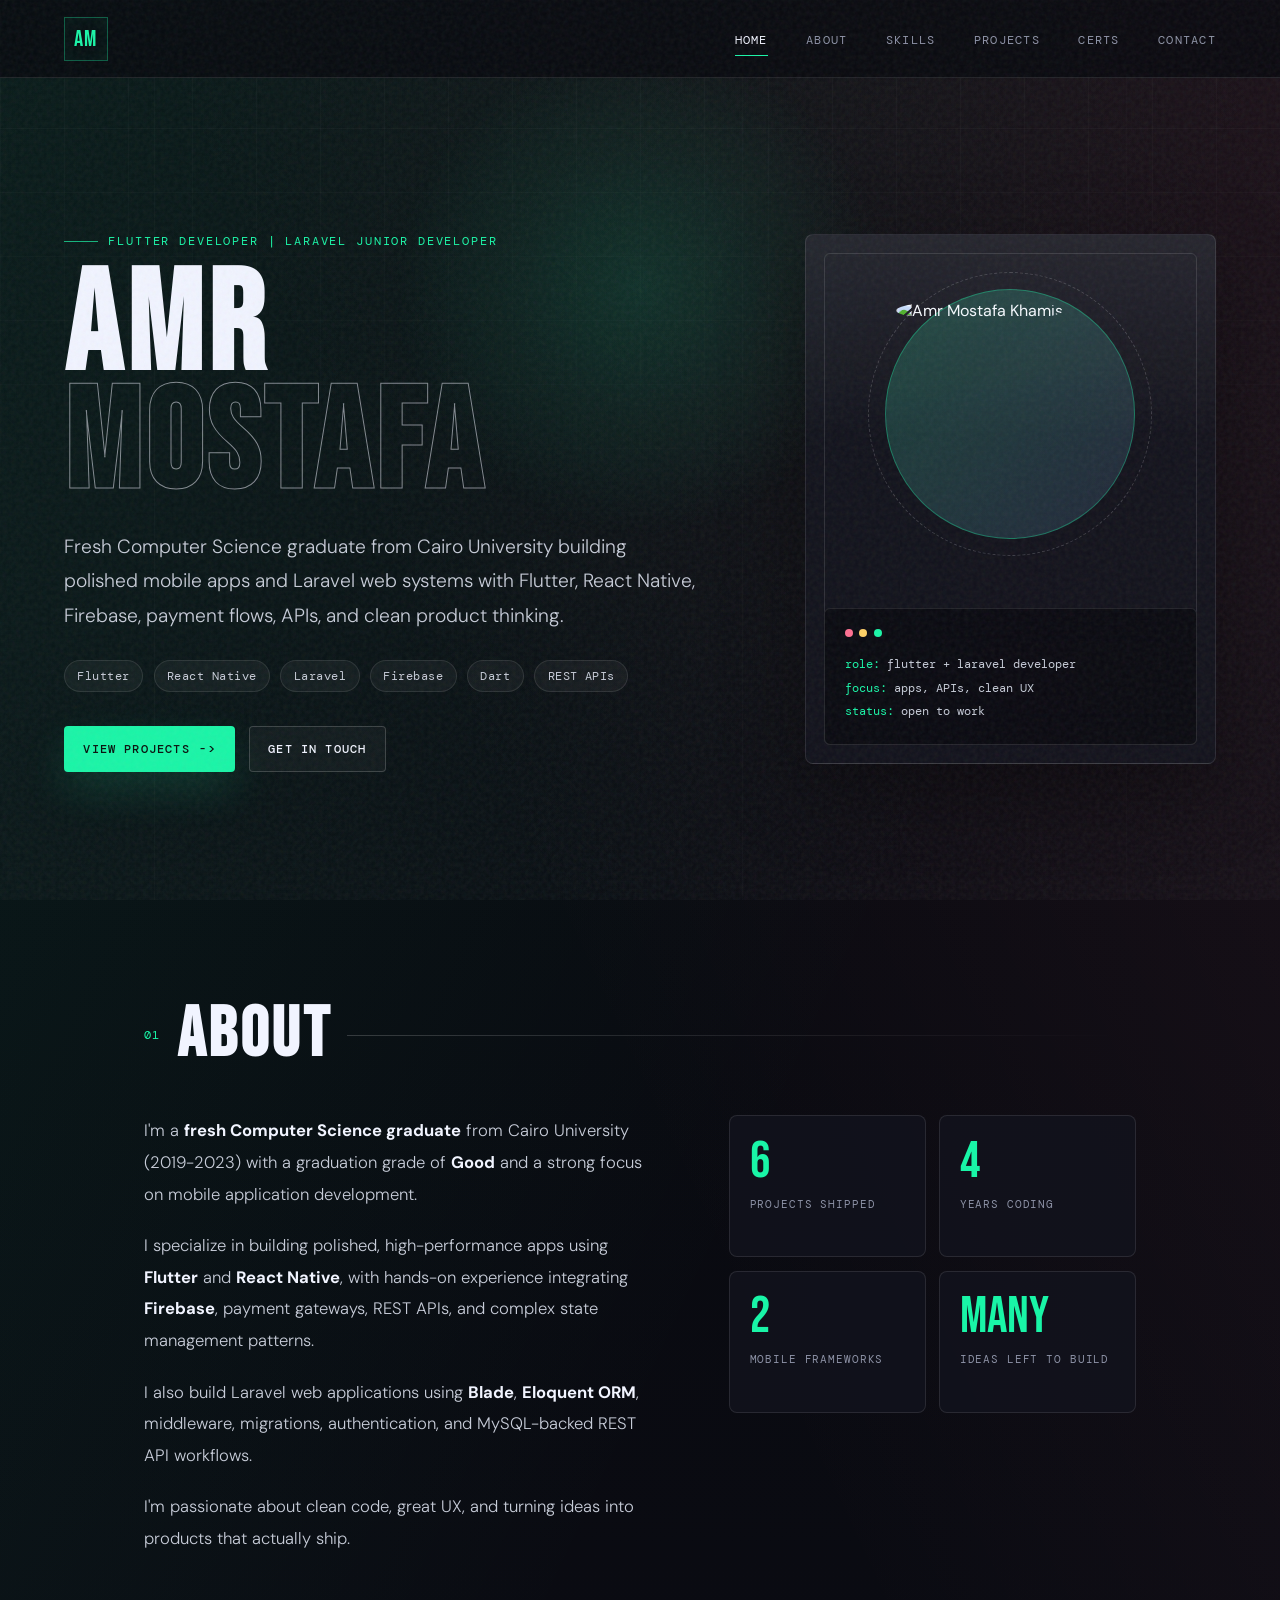
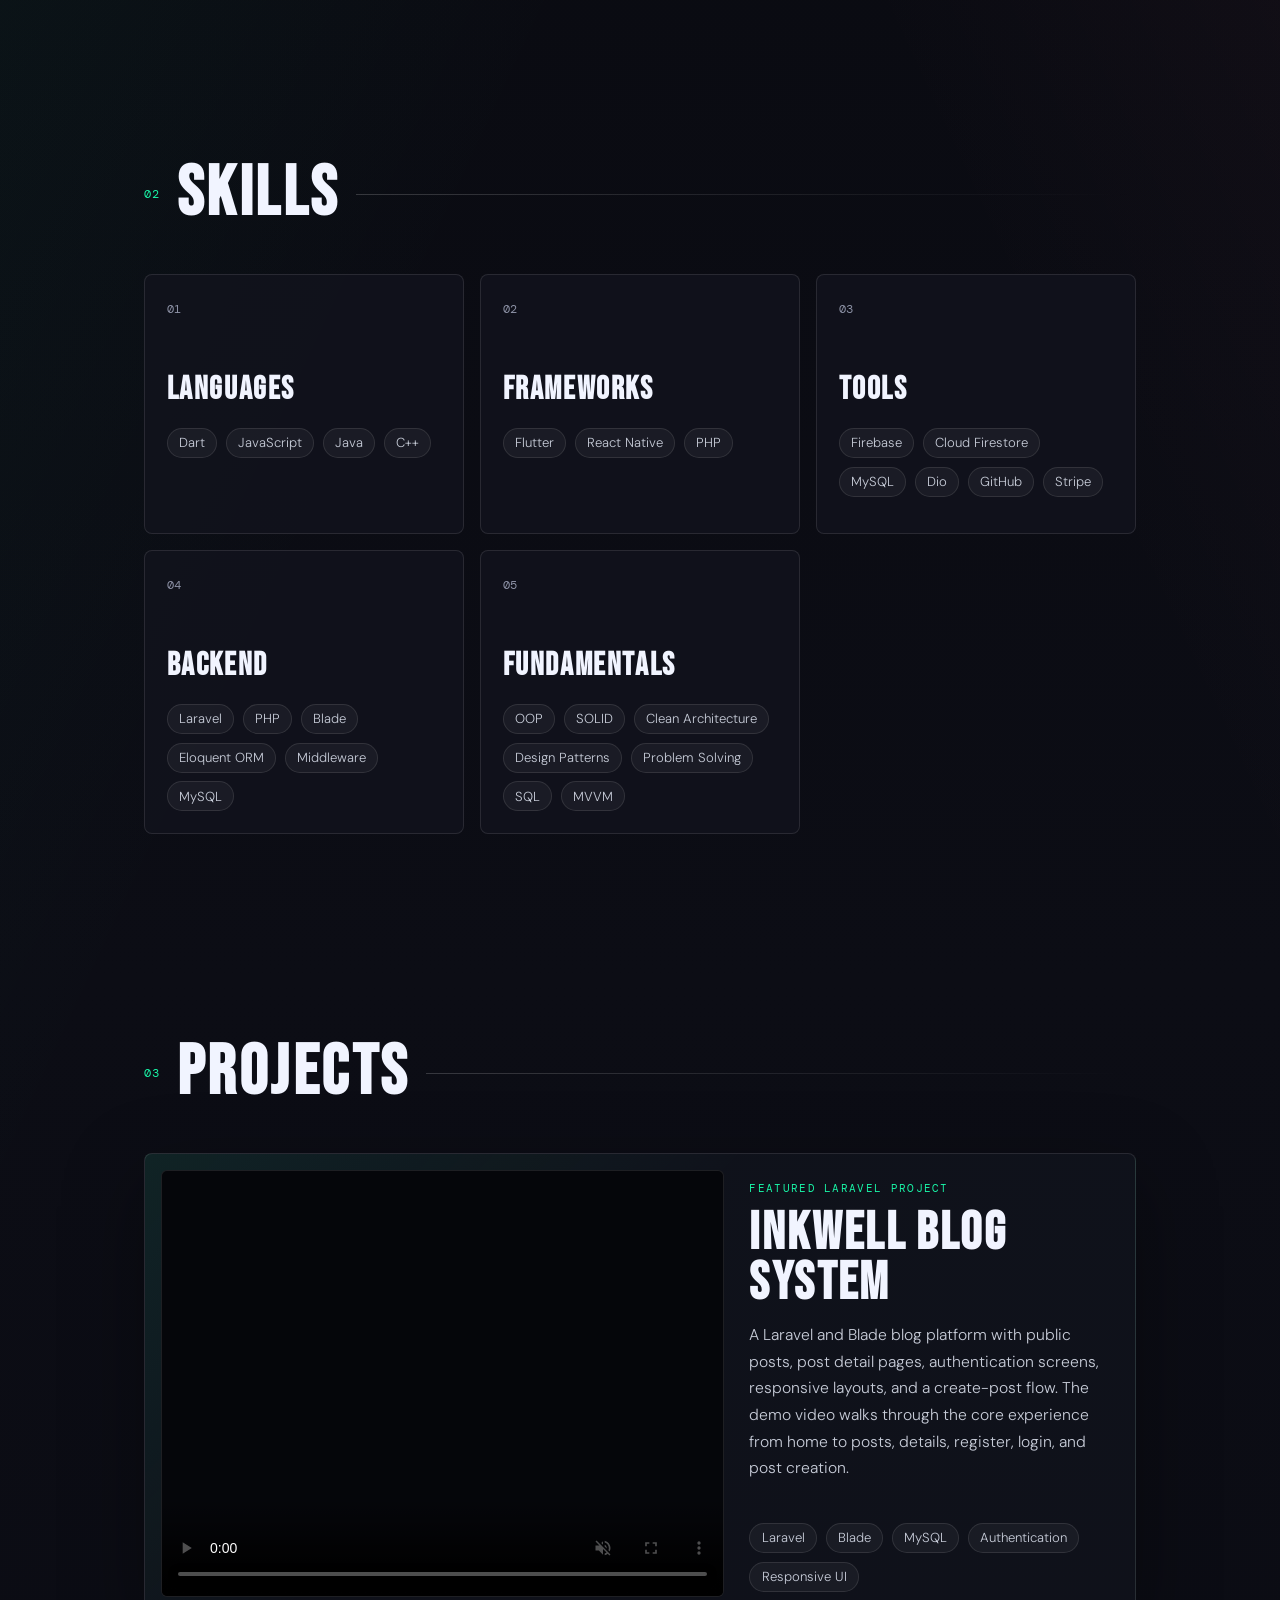
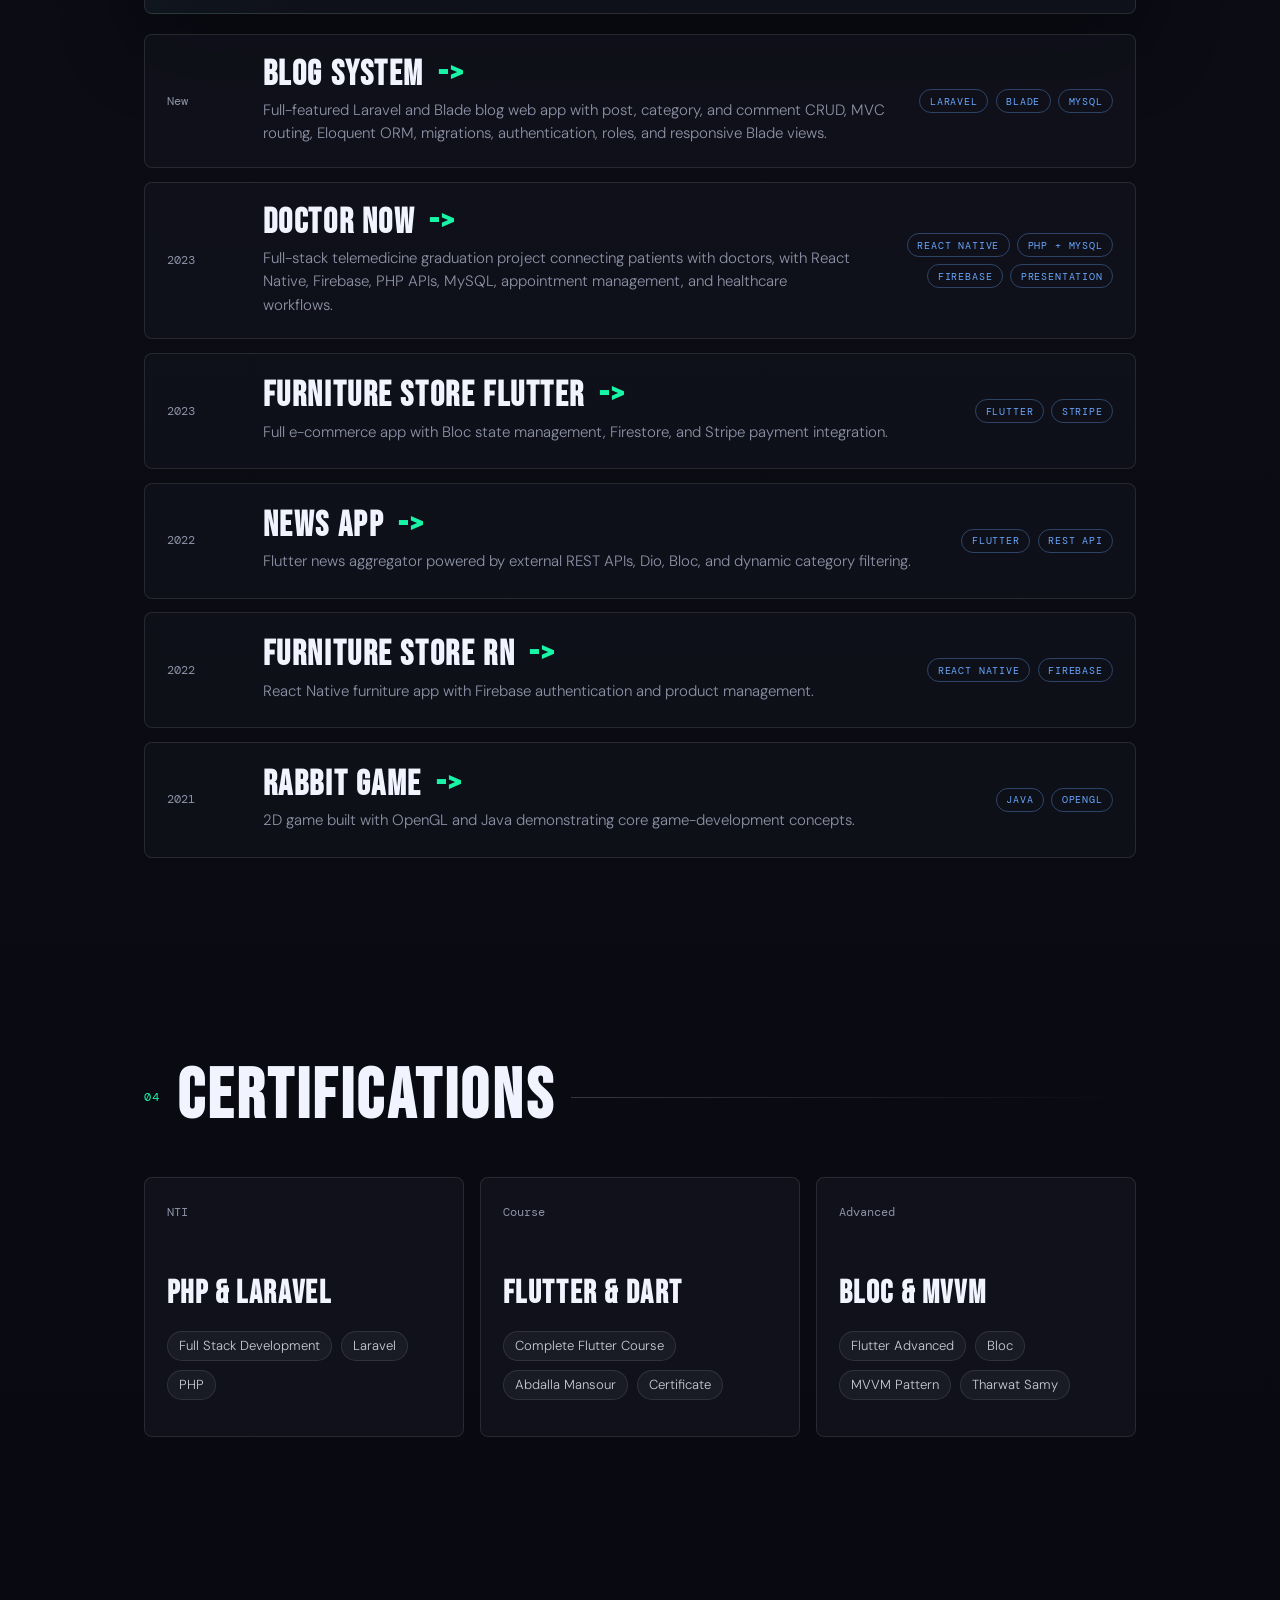
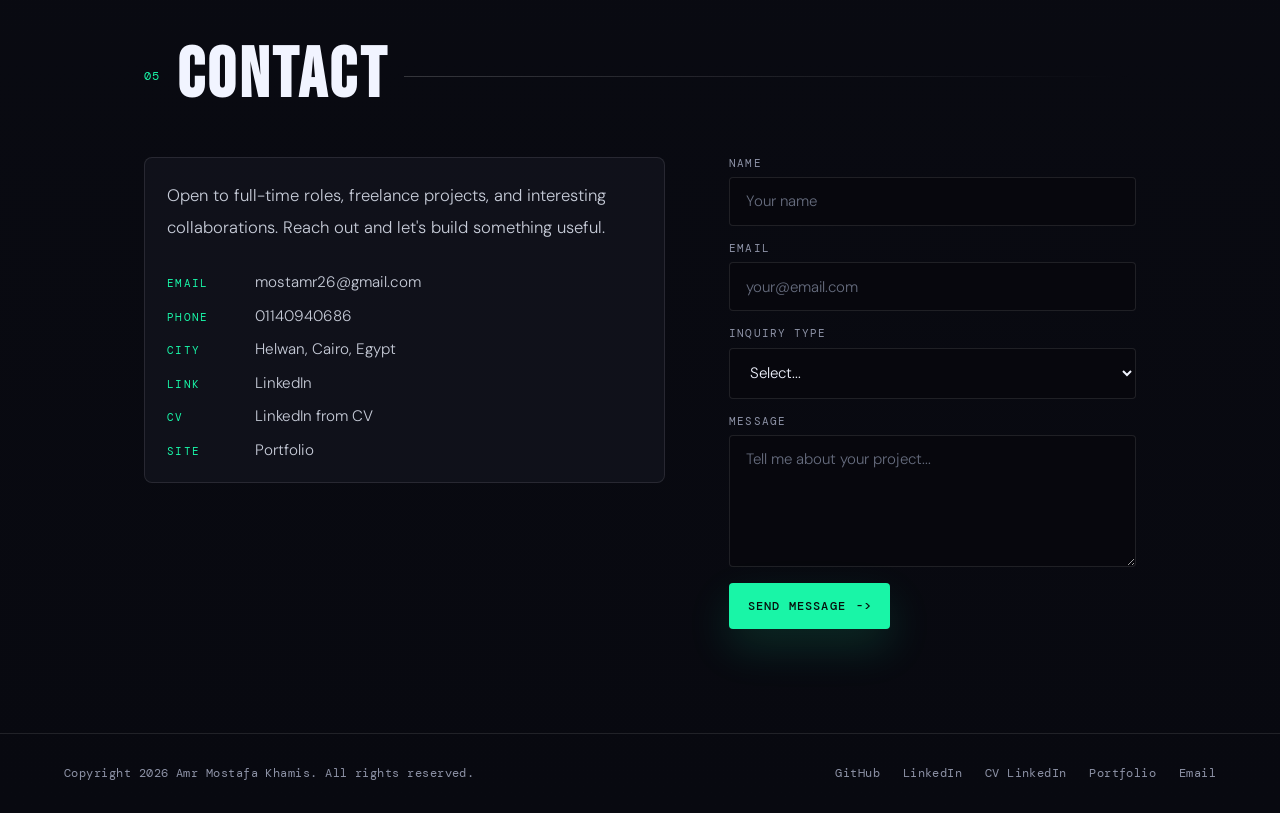
==== commit cda1562b: "first project video" ====
--- a/index.html
+++ b/index.html
@@ -1,959 +1,21 @@
 <!DOCTYPE html>
 <html lang="en">
+
 <head>
   <meta charset="UTF-8" />
   <meta name="viewport" content="width=device-width, initial-scale=1.0" />
   <title>Amr Mostafa | Flutter & Laravel Developer</title>
   <link rel="preconnect" href="https://fonts.googleapis.com" />
   <link rel="preconnect" href="https://fonts.gstatic.com" crossorigin />
-  <link href="https://fonts.googleapis.com/css2?family=Bebas+Neue&family=DM+Sans:ital,wght@0,300;0,400;0,500;0,700;1,300&family=DM+Mono:wght@400;500&display=swap" rel="stylesheet" />
-  <style>
-    :root {
-      --bg: #07080d;
-      --ink: #f1f4ff;
-      --muted: #8d92a6;
-      --soft: #c7ccd8;
-      --panel: rgba(18, 20, 30, 0.78);
-      --panel-strong: #12141e;
-      --line: rgba(255, 255, 255, 0.1);
-      --line-strong: rgba(255, 255, 255, 0.18);
-      --green: #19f5a7;
-      --blue: #6aa8ff;
-      --rose: #ff6f91;
-      --amber: #ffd166;
-      --shadow: 0 26px 80px rgba(0, 0, 0, 0.36);
-      --radius: 8px;
-      --nav-h: 78px;
-    }
-
-    *,
-    *::before,
-    *::after {
-      box-sizing: border-box;
-      margin: 0;
-      padding: 0;
-    }
-
-    html {
-      scroll-behavior: smooth;
-      scroll-padding-top: var(--nav-h);
-    }
-
-    body {
-      min-height: 100vh;
-      overflow-x: hidden;
-      background:
-        linear-gradient(115deg, rgba(25, 245, 167, 0.08), transparent 34%),
-        linear-gradient(245deg, rgba(255, 111, 145, 0.08), transparent 30%),
-        linear-gradient(180deg, #07080d 0%, #0c0d15 46%, #080910 100%);
-      color: var(--ink);
-      font-family: "DM Sans", system-ui, sans-serif;
-    }
-
-    body::before {
-      content: "";
-      position: fixed;
-      inset: 0;
-      z-index: -3;
-      background-image:
-        linear-gradient(rgba(255, 255, 255, 0.035) 1px, transparent 1px),
-        linear-gradient(90deg, rgba(255, 255, 255, 0.03) 1px, transparent 1px);
-      background-size: 64px 64px;
-      mask-image: linear-gradient(to bottom, rgba(0, 0, 0, 0.95), transparent 78%);
-    }
-
-    body::after {
-      content: "";
-      position: fixed;
-      inset: 0;
-      z-index: 999;
-      pointer-events: none;
-      opacity: 0.42;
-      background-image: url("data:image/svg+xml,%3Csvg viewBox='0 0 256 256' xmlns='http://www.w3.org/2000/svg'%3E%3Cfilter id='n'%3E%3CfeTurbulence type='fractalNoise' baseFrequency='0.8' numOctaves='3' stitchTiles='stitch'/%3E%3C/filter%3E%3Crect width='100%25' height='100%25' filter='url(%23n)' opacity='0.16'/%3E%3C/svg%3E");
-    }
-
-    a {
-      color: inherit;
-    }
-
-    button,
-    input,
-    select,
-    textarea {
-      font: inherit;
-    }
-
-    .spotlight {
-      position: fixed;
-      inset: 0;
-      z-index: -2;
-      pointer-events: none;
-      background: radial-gradient(520px circle at var(--x, 50%) var(--y, 32%), rgba(25, 245, 167, 0.13), transparent 48%);
-      transition: opacity 0.25s ease;
-    }
-
-    .backdrop-lines {
-      position: fixed;
-      inset: 0;
-      z-index: -1;
-      pointer-events: none;
-      background:
-        linear-gradient(90deg, transparent 0 12%, rgba(255,255,255,0.055) 12% 12.08%, transparent 12.08% 100%),
-        linear-gradient(90deg, transparent 0 58%, rgba(255,255,255,0.045) 58% 58.08%, transparent 58.08% 100%),
-        linear-gradient(90deg, transparent 0 88%, rgba(255,255,255,0.035) 88% 88.08%, transparent 88.08% 100%);
-      opacity: 0.48;
-    }
-
-    .page-shell {
-      position: relative;
-      z-index: 1;
-    }
-
-    nav {
-      position: fixed;
-      top: 0;
-      left: 0;
-      right: 0;
-      z-index: 100;
-      height: var(--nav-h);
-      display: flex;
-      align-items: center;
-      justify-content: space-between;
-      padding: 0 5vw;
-      background: rgba(7, 8, 13, 0.78);
-      border-bottom: 1px solid var(--line);
-      backdrop-filter: blur(22px);
-    }
-
-    .nav-logo {
-      display: inline-grid;
-      place-items: center;
-      width: 44px;
-      height: 44px;
-      border: 1px solid rgba(25, 245, 167, 0.34);
-      color: var(--green);
-      font-family: "Bebas Neue", sans-serif;
-      font-size: 1.45rem;
-      letter-spacing: 0.08em;
-      text-decoration: none;
-      box-shadow: inset 0 0 24px rgba(25, 245, 167, 0.08);
-    }
-
-    .nav-links {
-      display: flex;
-      gap: clamp(1rem, 3vw, 2.4rem);
-      list-style: none;
-    }
-
-    .nav-links a {
-      position: relative;
-      color: var(--muted);
-      font-family: "DM Mono", monospace;
-      font-size: 0.72rem;
-      letter-spacing: 0.11em;
-      text-decoration: none;
-      text-transform: uppercase;
-      transition: color 0.2s ease;
-    }
-
-    .nav-links a::after {
-      content: "";
-      position: absolute;
-      left: 0;
-      bottom: -8px;
-      width: 100%;
-      height: 1px;
-      background: var(--green);
-      transform: scaleX(0);
-      transform-origin: right;
-      transition: transform 0.28s ease;
-    }
-
-    .nav-links a:hover,
-    .nav-links a.is-active {
-      color: var(--ink);
-    }
-
-    .nav-links a:hover::after,
-    .nav-links a.is-active::after {
-      transform: scaleX(1);
-      transform-origin: left;
-    }
-
-    .hero {
-      min-height: 100vh;
-      display: grid;
-      align-items: center;
-      padding: calc(var(--nav-h) + 4rem) 5vw 5rem;
-    }
-
-    .hero-layout {
-      width: min(1180px, 100%);
-      margin: 0 auto;
-      display: grid;
-      grid-template-columns: minmax(0, 1.05fr) minmax(310px, 0.65fr);
-      gap: clamp(2rem, 6vw, 5rem);
-      align-items: center;
-    }
-
-    .eyebrow {
-      display: inline-flex;
-      align-items: center;
-      gap: 0.65rem;
-      margin-bottom: 1.25rem;
-      color: var(--green);
-      font-family: "DM Mono", monospace;
-      font-size: 0.72rem;
-      letter-spacing: 0.16em;
-      text-transform: uppercase;
-    }
-
-    .eyebrow::before {
-      content: "";
-      width: 34px;
-      height: 1px;
-      background: currentColor;
-      opacity: 0.7;
-    }
-
-    .hero-title {
-      max-width: 820px;
-      font-family: "Bebas Neue", sans-serif;
-      font-size: clamp(4.3rem, 11vw, 10rem);
-      letter-spacing: 0.035em;
-      line-height: 0.84;
-    }
-
-    .hero-title .stroke {
-      display: block;
-      color: transparent;
-      -webkit-text-stroke: 1px rgba(241, 244, 255, 0.52);
-      text-shadow: none;
-    }
-
-    .hero-copy {
-      max-width: 640px;
-      margin-top: 1.5rem;
-      color: var(--soft);
-      font-size: clamp(1rem, 2vw, 1.2rem);
-      font-weight: 300;
-      line-height: 1.8;
-    }
-
-    .hero-tags {
-      display: flex;
-      flex-wrap: wrap;
-      gap: 0.65rem;
-      margin-top: 1.7rem;
-    }
-
-    .pill {
-      display: inline-flex;
-      align-items: center;
-      min-height: 32px;
-      padding: 0.35rem 0.78rem;
-      border: 1px solid var(--line);
-      background: rgba(255, 255, 255, 0.045);
-      color: var(--soft);
-      border-radius: 999px;
-      font-family: "DM Mono", monospace;
-      font-size: 0.72rem;
-      letter-spacing: 0.04em;
-    }
-
-    .hero-actions {
-      display: flex;
-      flex-wrap: wrap;
-      gap: 0.85rem;
-      margin-top: 2.1rem;
-    }
-
-    .btn {
-      position: relative;
-      display: inline-flex;
-      min-height: 46px;
-      align-items: center;
-      justify-content: center;
-      gap: 0.6rem;
-      overflow: hidden;
-      border-radius: 4px;
-      padding: 0.78rem 1.15rem;
-      border: 1px solid transparent;
-      color: var(--ink);
-      font-family: "DM Mono", monospace;
-      font-size: 0.74rem;
-      font-weight: 500;
-      letter-spacing: 0.1em;
-      text-decoration: none;
-      text-transform: uppercase;
-      transition: transform 0.2s ease, border-color 0.2s ease, background 0.2s ease;
-    }
-
-    .btn::before {
-      content: "";
-      position: absolute;
-      inset: 0;
-      background: linear-gradient(90deg, transparent, rgba(255,255,255,0.35), transparent);
-      transform: translateX(-120%);
-      transition: transform 0.55s ease;
-    }
-
-    .btn:hover {
-      transform: translateY(-2px);
-    }
-
-    .btn:hover::before {
-      transform: translateX(120%);
-    }
-
-    .btn-primary {
-      background: var(--green);
-      color: #07100c;
-      box-shadow: 0 18px 44px rgba(25, 245, 167, 0.14);
-    }
-
-    .btn-ghost {
-      border-color: var(--line-strong);
-      background: rgba(255, 255, 255, 0.035);
-    }
-
-    .profile-card {
-      position: relative;
-      min-height: 530px;
-      display: grid;
-      align-content: end;
-      overflow: hidden;
-      border: 1px solid var(--line);
-      border-radius: var(--radius);
-      background:
-        linear-gradient(180deg, rgba(255,255,255,0.08), transparent 38%),
-        var(--panel);
-      box-shadow: var(--shadow);
-      transform-style: preserve-3d;
-    }
-
-    .profile-card::before {
-      content: "";
-      position: absolute;
-      inset: 18px;
-      border: 1px solid rgba(255, 255, 255, 0.12);
-      border-radius: 6px;
-      pointer-events: none;
-    }
-
-    .avatar-wrap {
-      position: absolute;
-      top: 54px;
-      left: 50%;
-      width: min(250px, 62%);
-      aspect-ratio: 1;
-      transform: translateX(-50%);
-      border: 1px solid rgba(25, 245, 167, 0.34);
-      border-radius: 50%;
-      padding: 10px;
-      background:
-        linear-gradient(135deg, rgba(25,245,167,0.18), rgba(106,168,255,0.1)),
-        rgba(255,255,255,0.04);
-      animation: floaty 6s ease-in-out infinite;
-    }
-
-    .avatar-wrap::after {
-      content: "";
-      position: absolute;
-      inset: -18px;
-      border: 1px dashed rgba(255, 255, 255, 0.18);
-      border-radius: 50%;
-      animation: spin 18s linear infinite;
-    }
-
-    .hero-avatar {
-      width: 100%;
-      height: 100%;
-      object-fit: cover;
-      border-radius: 50%;
-      filter: saturate(1.08) contrast(1.05);
-    }
-
-    .card-terminal {
-      position: relative;
-      margin: 0 18px 18px;
-      padding: 1.25rem;
-      border: 1px solid var(--line);
-      border-radius: 6px;
-      background: rgba(7, 8, 13, 0.72);
-      backdrop-filter: blur(18px);
-    }
-
-    .terminal-top {
-      display: flex;
-      gap: 0.4rem;
-      margin-bottom: 1rem;
-    }
-
-    .dot {
-      width: 8px;
-      height: 8px;
-      border-radius: 50%;
-      background: var(--rose);
-    }
-
-    .dot:nth-child(2) {
-      background: var(--amber);
-    }
-
-    .dot:nth-child(3) {
-      background: var(--green);
-    }
-
-    .terminal-line {
-      color: var(--soft);
-      font-family: "DM Mono", monospace;
-      font-size: 0.78rem;
-      line-height: 1.9;
-    }
-
-    .terminal-line span {
-      color: var(--green);
-    }
-
-    .section {
-      width: min(1120px, 100%);
-      margin: 0 auto;
-      padding: 6.5rem 5vw;
-    }
-
-    .section-header {
-      display: grid;
-      grid-template-columns: auto auto 1fr;
-      gap: 1rem;
-      align-items: center;
-      margin-bottom: 3rem;
-    }
-
-    .section-num {
-      color: var(--green);
-      font-family: "DM Mono", monospace;
-      font-size: 0.72rem;
-      letter-spacing: 0.12em;
-    }
-
-    .section-title {
-      color: var(--ink);
-      font-family: "Bebas Neue", sans-serif;
-      font-size: clamp(2.3rem, 6vw, 4.4rem);
-      letter-spacing: 0.05em;
-      line-height: 0.9;
-    }
-
-    .section-line {
-      height: 1px;
-      background: linear-gradient(90deg, var(--line-strong), transparent);
-    }
-
-    .about-grid,
-    .contact-grid {
-      display: grid;
-      grid-template-columns: minmax(0, 1fr) minmax(280px, 0.78fr);
-      gap: clamp(2rem, 5vw, 4.5rem);
-      align-items: start;
-    }
-
-    .lead p {
-      color: var(--soft);
-      font-size: 1.04rem;
-      font-weight: 300;
-      line-height: 1.9;
-    }
-
-    .lead p + p {
-      margin-top: 1.25rem;
-    }
-
-    strong {
-      color: var(--ink);
-      font-weight: 700;
-    }
-
-    .stats {
-      display: grid;
-      grid-template-columns: repeat(2, minmax(0, 1fr));
-      gap: 0.85rem;
-    }
-
-    .stat {
-      min-height: 142px;
-      padding: 1.2rem;
-      border: 1px solid var(--line);
-      border-radius: var(--radius);
-      background: var(--panel);
-      transition: transform 0.25s ease, border-color 0.25s ease, background 0.25s ease;
-    }
-
-    .stat:hover {
-      transform: translateY(-5px);
-      border-color: rgba(25, 245, 167, 0.4);
-      background: rgba(25, 245, 167, 0.055);
-    }
-
-    .stat-num {
-      color: var(--green);
-      font-family: "Bebas Neue", sans-serif;
-      font-size: 3.2rem;
-      line-height: 1;
-    }
-
-    .stat-label {
-      max-width: 10rem;
-      margin-top: 0.55rem;
-      color: var(--muted);
-      font-family: "DM Mono", monospace;
-      font-size: 0.68rem;
-      letter-spacing: 0.08em;
-      line-height: 1.5;
-      text-transform: uppercase;
-    }
-
-    .skills-grid {
-      display: grid;
-      grid-template-columns: repeat(3, minmax(0, 1fr));
-      gap: 1rem;
-    }
-
-    .skill-card {
-      position: relative;
-      overflow: hidden;
-      min-height: 260px;
-      padding: 1.35rem;
-      border: 1px solid var(--line);
-      border-radius: var(--radius);
-      background: var(--panel);
-      transition: transform 0.25s ease, border-color 0.25s ease;
-    }
-
-    .skill-card::before {
-      content: "";
-      position: absolute;
-      inset: 0;
-      background: linear-gradient(135deg, rgba(25,245,167,0.13), transparent 42%, rgba(106,168,255,0.08));
-      opacity: 0;
-      transition: opacity 0.25s ease;
-    }
-
-    .skill-card:hover {
-      transform: translateY(-7px);
-      border-color: rgba(106, 168, 255, 0.36);
-    }
-
-    .skill-card:hover::before {
-      opacity: 1;
-    }
-
-    .skill-index {
-      position: relative;
-      color: var(--muted);
-      font-family: "DM Mono", monospace;
-      font-size: 0.72rem;
-    }
-
-    .skill-card-title {
-      position: relative;
-      margin-top: 3.3rem;
-      color: var(--ink);
-      font-family: "Bebas Neue", sans-serif;
-      font-size: 2rem;
-      letter-spacing: 0.05em;
-    }
-
-    .skill-tags {
-      position: relative;
-      display: flex;
-      flex-wrap: wrap;
-      gap: 0.55rem;
-      margin-top: 1.15rem;
-    }
-
-    .tag {
-      display: inline-flex;
-      min-height: 30px;
-      align-items: center;
-      padding: 0.32rem 0.7rem;
-      border: 1px solid var(--line);
-      border-radius: 999px;
-      background: rgba(255, 255, 255, 0.045);
-      color: var(--soft);
-      font-size: 0.82rem;
-      font-weight: 300;
-    }
-
-    .projects-list {
-      display: grid;
-      gap: 0.85rem;
-    }
-
-    .project-item {
-      position: relative;
-      display: grid;
-      grid-template-columns: 72px minmax(0, 1fr) auto;
-      gap: 1.5rem;
-      align-items: center;
-      overflow: hidden;
-      min-height: 116px;
-      padding: 1.35rem;
-      border: 1px solid var(--line);
-      border-radius: var(--radius);
-      background: rgba(18, 20, 30, 0.62);
-      text-decoration: none;
-      transition: transform 0.25s ease, border-color 0.25s ease, background 0.25s ease;
-    }
-
-    .project-item::before {
-      content: "";
-      position: absolute;
-      inset: 0;
-      width: 4px;
-      background: var(--green);
-      transform: scaleY(0);
-      transform-origin: bottom;
-      transition: transform 0.25s ease;
-    }
-
-    .project-item:hover {
-      transform: translateX(8px);
-      border-color: rgba(25, 245, 167, 0.32);
-      background: rgba(25, 245, 167, 0.045);
-    }
-
-    .project-item:hover::before {
-      transform: scaleY(1);
-    }
-
-    .project-year {
-      color: var(--muted);
-      font-family: "DM Mono", monospace;
-      font-size: 0.72rem;
-    }
-
-    .project-name {
-      color: var(--ink);
-      font-family: "Bebas Neue", sans-serif;
-      font-size: clamp(1.6rem, 4vw, 2.2rem);
-      letter-spacing: 0.045em;
-      line-height: 1;
-    }
-
-    .project-desc {
-      max-width: 650px;
-      margin-top: 0.45rem;
-      color: var(--muted);
-      font-size: 0.94rem;
-      font-weight: 300;
-      line-height: 1.55;
-    }
-
-    .project-stack {
-      display: flex;
-      flex-wrap: wrap;
-      justify-content: flex-end;
-      gap: 0.45rem;
-      max-width: 230px;
-    }
-
-    .project-badge {
-      border: 1px solid rgba(106, 168, 255, 0.34);
-      border-radius: 999px;
-      color: var(--blue);
-      font-family: "DM Mono", monospace;
-      font-size: 0.65rem;
-      letter-spacing: 0.08em;
-      padding: 0.28rem 0.6rem;
-      text-transform: uppercase;
-    }
-
-    .project-arrow {
-      display: inline-block;
-      margin-left: 0.4rem;
-      color: var(--green);
-      transition: transform 0.25s ease;
-    }
-
-    .project-item:hover .project-arrow {
-      transform: translate(4px, -4px);
-    }
-
-    .contact-panel {
-      padding: 1.4rem;
-      border: 1px solid var(--line);
-      border-radius: var(--radius);
-      background: var(--panel);
-    }
-
-    .contact-details {
-      display: grid;
-      gap: 0.85rem;
-      margin-top: 1.8rem;
-    }
-
-    .contact-row {
-      display: grid;
-      grid-template-columns: 72px 1fr;
-      gap: 1rem;
-      align-items: baseline;
-    }
-
-    .contact-key {
-      color: var(--green);
-      font-family: "DM Mono", monospace;
-      font-size: 0.66rem;
-      letter-spacing: 0.1em;
-      text-transform: uppercase;
-    }
-
-    .contact-val {
-      color: var(--soft);
-      font-size: 0.95rem;
-      font-weight: 300;
-      overflow-wrap: anywhere;
-      text-decoration: none;
-    }
-
-    .contact-val:hover {
-      color: var(--green);
-    }
-
-    .contact-form {
-      display: grid;
-      gap: 1rem;
-    }
-
-    .form-group {
-      display: grid;
-      gap: 0.45rem;
-    }
-
-    .form-label {
-      color: var(--muted);
-      font-family: "DM Mono", monospace;
-      font-size: 0.66rem;
-      letter-spacing: 0.1em;
-      text-transform: uppercase;
-    }
-
-    .form-control {
-      width: 100%;
-      min-height: 46px;
-      padding: 0.85rem 0.95rem;
-      border: 1px solid var(--line);
-      border-radius: 4px;
-      outline: 0;
-      background: rgba(7, 8, 13, 0.74);
-      color: var(--ink);
-      font-size: 0.94rem;
-      font-weight: 300;
-      transition: border-color 0.2s ease, box-shadow 0.2s ease, background 0.2s ease;
-    }
-
-    .form-control:focus {
-      border-color: rgba(25, 245, 167, 0.72);
-      background: rgba(7, 8, 13, 0.94);
-      box-shadow: 0 0 0 4px rgba(25, 245, 167, 0.1);
-    }
-
-    .form-control::placeholder {
-      color: #666c7e;
-    }
-
-    textarea.form-control {
-      min-height: 132px;
-      resize: vertical;
-    }
-
-    select.form-control option {
-      background: var(--panel-strong);
-    }
-
-    .btn-submit {
-      justify-self: start;
-      border: 0;
-      cursor: pointer;
-    }
-
-    footer {
-      display: flex;
-      justify-content: space-between;
-      align-items: center;
-      gap: 1.2rem;
-      flex-wrap: wrap;
-      padding: 2rem 5vw;
-      border-top: 1px solid var(--line);
-      color: var(--muted);
-      font-family: "DM Mono", monospace;
-      font-size: 0.72rem;
-      letter-spacing: 0.04em;
-    }
-
-    .footer-links {
-      display: flex;
-      flex-wrap: wrap;
-      gap: 1.4rem;
-    }
-
-    .footer-links a {
-      text-decoration: none;
-      transition: color 0.2s ease;
-    }
-
-    .footer-links a:hover {
-      color: var(--green);
-    }
-
-    .reveal {
-      opacity: 0;
-      transform: translateY(26px);
-      transition: opacity 0.7s ease, transform 0.7s ease;
-      transition-delay: var(--delay, 0ms);
-    }
-
-    .reveal.is-visible {
-      opacity: 1;
-      transform: translateY(0);
-    }
-
-    .hero .reveal {
-      transform: translateY(18px);
-    }
-
-    @keyframes floaty {
-      0%, 100% {
-        transform: translateX(-50%) translateY(0);
-      }
-      50% {
-        transform: translateX(-50%) translateY(-12px);
-      }
-    }
-
-    @keyframes spin {
-      to {
-        transform: rotate(360deg);
-      }
-    }
-
-    @media (max-width: 920px) {
-      .hero-layout,
-      .about-grid,
-      .contact-grid {
-        grid-template-columns: 1fr;
-      }
-
-      .profile-card {
-        width: min(430px, 100%);
-        min-height: 500px;
-        margin: 0 auto;
-      }
-
-      .skills-grid {
-        grid-template-columns: 1fr;
-      }
-    }
-
-    @media (max-width: 720px) {
-      :root {
-        --nav-h: 66px;
-      }
-
-      nav {
-        padding: 0 1rem;
-      }
-
-      .nav-logo {
-        width: 40px;
-        height: 40px;
-      }
-
-      .nav-links {
-        gap: 0.85rem;
-      }
-
-      .nav-links a {
-        font-size: 0.62rem;
-        letter-spacing: 0.05em;
-      }
-
-      .hero {
-        padding: calc(var(--nav-h) + 2.5rem) 1rem 4rem;
-      }
-
-      .section {
-        padding: 5rem 1rem;
-      }
-
-      .section-header {
-        grid-template-columns: auto 1fr;
-      }
-
-      .section-line {
-        grid-column: 1 / -1;
-      }
-
-      .project-item {
-        grid-template-columns: 1fr;
-        gap: 0.75rem;
-        align-items: start;
-      }
-
-      .project-stack {
-        justify-content: flex-start;
-      }
-
-      footer {
-        padding: 1.8rem 1rem;
-      }
-    }
-
-    @media (max-width: 470px) {
-      .nav-links {
-        display: none;
-      }
-
-      .hero-title {
-        font-size: clamp(4rem, 22vw, 5.6rem);
-      }
-
-      .hero-actions,
-      .btn {
-        width: 100%;
-      }
-
-      .stats {
-        grid-template-columns: 1fr;
-      }
-
-      .profile-card {
-        min-height: 460px;
-      }
-
-      .contact-row {
-        grid-template-columns: 1fr;
-        gap: 0.25rem;
-      }
-    }
-
-    @media (prefers-reduced-motion: reduce) {
-      *,
-      *::before,
-      *::after {
-        animation-duration: 0.01ms !important;
-        animation-iteration-count: 1 !important;
-        scroll-behavior: auto !important;
-        transition-duration: 0.01ms !important;
-      }
-
-      .reveal {
-        opacity: 1;
-        transform: none;
-      }
-    }
-  </style>
+  <link
+    href="https://fonts.googleapis.com/css2?family=Bebas+Neue&family=DM+Sans:ital,wght@0,300;0,400;0,500;0,700;1,300&family=DM+Mono:wght@400;500&display=swap"
+    rel="stylesheet" />
+  <link
+    href="./styles/style.css"
+    rel="stylesheet" />
+  
 </head>
+
 <body>
   <div class="spotlight" aria-hidden="true"></div>
   <div class="backdrop-lines" aria-hidden="true"></div>
@@ -976,7 +38,9 @@
         <div>
           <div class="eyebrow reveal">Flutter Developer | Laravel Junior Developer</div>
           <h1 class="hero-title reveal" style="--delay: 90ms">Amr <span class="stroke">Mostafa</span></h1>
-          <p class="hero-copy reveal" style="--delay: 180ms">Fresh Computer Science graduate from Cairo University building polished mobile apps and Laravel web systems with Flutter, React Native, Firebase, payment flows, APIs, and clean product thinking.</p>
+          <p class="hero-copy reveal" style="--delay: 180ms">Fresh Computer Science graduate from Cairo University
+            building polished mobile apps and Laravel web systems with Flutter, React Native, Firebase, payment flows,
+            APIs, and clean product thinking.</p>
           <div class="hero-tags reveal" style="--delay: 260ms" aria-label="Core technologies">
             <span class="pill">Flutter</span>
             <span class="pill">React Native</span>
@@ -993,7 +57,8 @@
 
         <aside class="profile-card reveal tilt-card" style="--delay: 220ms" aria-label="Developer profile snapshot">
           <div class="avatar-wrap">
-            <img class="hero-avatar" src="https://avatars.githubusercontent.com/u/96008085?v=4" alt="Amr Mostafa Khamis" />
+            <img class="hero-avatar" src="https://avatars.githubusercontent.com/u/96008085?v=4"
+              alt="Amr Mostafa Khamis" />
           </div>
           <div class="card-terminal">
             <div class="terminal-top" aria-hidden="true">
@@ -1017,9 +82,13 @@
       </div>
       <div class="about-grid">
         <div class="lead reveal">
-          <p>I'm a <strong>fresh Computer Science graduate</strong> from Cairo University (2019-2023) with a graduation grade of <strong>Good</strong> and a strong focus on mobile application development.</p>
-          <p>I specialize in building polished, high-performance apps using <strong>Flutter</strong> and <strong>React Native</strong>, with hands-on experience integrating <strong>Firebase</strong>, payment gateways, REST APIs, and complex state management patterns.</p>
-          <p>I also build Laravel web applications using <strong>Blade</strong>, <strong>Eloquent ORM</strong>, middleware, migrations, authentication, and MySQL-backed REST API workflows.</p>
+          <p>I'm a <strong>fresh Computer Science graduate</strong> from Cairo University (2019-2023) with a graduation
+            grade of <strong>Good</strong> and a strong focus on mobile application development.</p>
+          <p>I specialize in building polished, high-performance apps using <strong>Flutter</strong> and <strong>React
+              Native</strong>, with hands-on experience integrating <strong>Firebase</strong>, payment gateways, REST
+            APIs, and complex state management patterns.</p>
+          <p>I also build Laravel web applications using <strong>Blade</strong>, <strong>Eloquent ORM</strong>,
+            middleware, migrations, authentication, and MySQL-backed REST API workflows.</p>
           <p>I'm passionate about clean code, great UX, and turning ideas into products that actually ship.</p>
         </div>
 
@@ -1116,12 +185,35 @@
         <h2 class="section-title">Projects</h2>
         <div class="section-line"></div>
       </div>
+      <article class="featured-overview reveal ">
+        <video class="overview-video" controls muted loop playsinline preload="metadata"
+          poster="assets/local-project/overview-home.png">
+          <source src="assets/local-project/inkwell-demo.webm" type="video/webm" />
+        </video>
+        <div class="overview-content">
+          <div>
+            <span class="overview-kicker">Featured Laravel Project</span>
+            <h3 class="overview-title">Inkwell Blog System</h3>
+            <p class="overview-copy">A Laravel and Blade blog platform with public posts, post detail pages,
+              authentication screens, responsive layouts, and a create-post flow. The demo video walks through the core
+              experience from home to posts, details, register, login, and post creation.</p>
+          </div>
+          <div class="skill-tags" aria-label="Inkwell project stack">
+            <span class="tag">Laravel</span>
+            <span class="tag">Blade</span>
+            <span class="tag">MySQL</span>
+            <span class="tag">Authentication</span>
+            <span class="tag">Responsive UI</span>
+          </div>
+        </div>
+      </article>
       <div class="projects-list">
         <a class="project-item reveal" href="https://github.com/amrsheeka/blog" target="_blank" rel="noreferrer">
           <span class="project-year">New</span>
           <div>
             <h3 class="project-name">Blog System <span class="project-arrow" aria-hidden="true">-></span></h3>
-            <p class="project-desc">Full-featured Laravel and Blade blog web app with post, category, and comment CRUD, MVC routing, Eloquent ORM, migrations, authentication, roles, and responsive Blade views.</p>
+            <p class="project-desc">Full-featured Laravel and Blade blog web app with post, category, and comment CRUD,
+              MVC routing, Eloquent ORM, migrations, authentication, roles, and responsive Blade views.</p>
           </div>
           <div class="project-stack">
             <span class="project-badge">Laravel</span>
@@ -1130,11 +222,13 @@
           </div>
         </a>
 
-        <a class="project-item reveal" style="--delay: 80ms" href="https://github.com/amrsheeka/Doctor_Now" target="_blank" rel="noreferrer">
+        <a class="project-item reveal" style="--delay: 80ms" href="https://github.com/amrsheeka/Doctor_Now"
+          target="_blank" rel="noreferrer">
           <span class="project-year">2023</span>
           <div>
             <h3 class="project-name">Doctor Now <span class="project-arrow" aria-hidden="true">-></span></h3>
-            <p class="project-desc">Full-stack telemedicine graduation project connecting patients with doctors, with React Native, Firebase, PHP APIs, MySQL, appointment management, and healthcare workflows.</p>
+            <p class="project-desc">Full-stack telemedicine graduation project connecting patients with doctors, with
+              React Native, Firebase, PHP APIs, MySQL, appointment management, and healthcare workflows.</p>
           </div>
           <div class="project-stack">
             <span class="project-badge">React Native</span>
@@ -1144,11 +238,14 @@
           </div>
         </a>
 
-        <a class="project-item reveal" style="--delay: 160ms" href="https://github.com/amrsheeka/FurnitureStoreFlutter" target="_blank" rel="noreferrer">
+        <a class="project-item reveal" style="--delay: 160ms" href="https://github.com/amrsheeka/FurnitureStoreFlutter"
+          target="_blank" rel="noreferrer">
           <span class="project-year">2023</span>
           <div>
-            <h3 class="project-name">Furniture Store Flutter <span class="project-arrow" aria-hidden="true">-></span></h3>
-            <p class="project-desc">Full e-commerce app with Bloc state management, Firestore, and Stripe payment integration.</p>
+            <h3 class="project-name">Furniture Store Flutter <span class="project-arrow" aria-hidden="true">-></span>
+            </h3>
+            <p class="project-desc">Full e-commerce app with Bloc state management, Firestore, and Stripe payment
+              integration.</p>
           </div>
           <div class="project-stack">
             <span class="project-badge">Flutter</span>
@@ -1156,11 +253,13 @@
           </div>
         </a>
 
-        <a class="project-item reveal" style="--delay: 240ms" href="https://github.com/amrsheeka/news_app" target="_blank" rel="noreferrer">
+        <a class="project-item reveal" style="--delay: 240ms" href="https://github.com/amrsheeka/news_app"
+          target="_blank" rel="noreferrer">
           <span class="project-year">2022</span>
           <div>
             <h3 class="project-name">News App <span class="project-arrow" aria-hidden="true">-></span></h3>
-            <p class="project-desc">Flutter news aggregator powered by external REST APIs, Dio, Bloc, and dynamic category filtering.</p>
+            <p class="project-desc">Flutter news aggregator powered by external REST APIs, Dio, Bloc, and dynamic
+              category filtering.</p>
           </div>
           <div class="project-stack">
             <span class="project-badge">Flutter</span>
@@ -1168,7 +267,8 @@
           </div>
         </a>
 
-        <a class="project-item reveal" style="--delay: 320ms" href="https://github.com/Sasatayea/store" target="_blank" rel="noreferrer">
+        <a class="project-item reveal" style="--delay: 320ms" href="https://github.com/Sasatayea/store" target="_blank"
+          rel="noreferrer">
           <span class="project-year">2022</span>
           <div>
             <h3 class="project-name">Furniture Store RN <span class="project-arrow" aria-hidden="true">-></span></h3>
@@ -1180,7 +280,8 @@
           </div>
         </a>
 
-        <a class="project-item reveal" style="--delay: 400ms" href="https://github.com/amrsheeka/rabbitg" target="_blank" rel="noreferrer">
+        <a class="project-item reveal" style="--delay: 400ms" href="https://github.com/amrsheeka/rabbitg"
+          target="_blank" rel="noreferrer">
           <span class="project-year">2021</span>
           <div>
             <h3 class="project-name">Rabbit Game <span class="project-arrow" aria-hidden="true">-></span></h3>
@@ -1241,7 +342,8 @@
       <div class="contact-grid">
         <div class="contact-panel reveal">
           <div class="lead">
-            <p>Open to full-time roles, freelance projects, and interesting collaborations. Reach out and let's build something useful.</p>
+            <p>Open to full-time roles, freelance projects, and interesting collaborations. Reach out and let's build
+              something useful.</p>
           </div>
           <div class="contact-details">
             <div class="contact-row">
@@ -1258,15 +360,18 @@
             </div>
             <div class="contact-row">
               <span class="contact-key">Link</span>
-              <a class="contact-val" href="https://www.linkedin.com/in/amr-mostafa-b4666b37b/" target="_blank" rel="noreferrer">LinkedIn</a>
+              <a class="contact-val" href="https://www.linkedin.com/in/amr-mostafa-b4666b37b/" target="_blank"
+                rel="noreferrer">LinkedIn</a>
             </div>
             <div class="contact-row">
               <span class="contact-key">CV</span>
-              <a class="contact-val" href="http://www.linkedin.com/in/amrmostafa26" target="_blank" rel="noreferrer">LinkedIn from CV</a>
+              <a class="contact-val" href="http://www.linkedin.com/in/amrmostafa26" target="_blank"
+                rel="noreferrer">LinkedIn from CV</a>
             </div>
             <div class="contact-row">
               <span class="contact-key">Site</span>
-              <a class="contact-val" href="https://amrsheeka.github.io/portfolio/" target="_blank" rel="noreferrer">Portfolio</a>
+              <a class="contact-val" href="https://amrsheeka.github.io/portfolio/" target="_blank"
+                rel="noreferrer">Portfolio</a>
             </div>
           </div>
         </div>
@@ -1291,9 +396,11 @@
           </div>
           <div class="form-group">
             <label class="form-label" for="message">Message</label>
-            <textarea class="form-control" id="message" name="message" placeholder="Tell me about your project..." required></textarea>
-          </div>
-          <button type="submit" class="btn btn-primary btn-submit">Send Message <span aria-hidden="true">-></span></button>
+            <textarea class="form-control" id="message" name="message" placeholder="Tell me about your project..."
+              required></textarea>
+          </div>
+          <button type="submit" class="btn btn-primary btn-submit">Send Message <span
+              aria-hidden="true">-></span></button>
         </form>
       </div>
     </section>
@@ -1393,4 +500,5 @@
     });
   </script>
 </body>
-</html>
+
+</html>
--- a/styles/style.css
+++ b/styles/style.css
@@ -0,0 +1,1037 @@
+:root {
+      --bg: #07080d;
+      --ink: #f1f4ff;
+      --muted: #8d92a6;
+      --soft: #c7ccd8;
+      --panel: rgba(18, 20, 30, 0.78);
+      --panel-strong: #12141e;
+      --line: rgba(255, 255, 255, 0.1);
+      --line-strong: rgba(255, 255, 255, 0.18);
+      --green: #19f5a7;
+      --blue: #6aa8ff;
+      --rose: #ff6f91;
+      --amber: #ffd166;
+      --shadow: 0 26px 80px rgba(0, 0, 0, 0.36);
+      --radius: 8px;
+      --nav-h: 78px;
+    }
+
+    *,
+    *::before,
+    *::after {
+      box-sizing: border-box;
+      margin: 0;
+      padding: 0;
+    }
+
+    html {
+      scroll-behavior: smooth;
+      scroll-padding-top: var(--nav-h);
+    }
+
+    body {
+      min-height: 100vh;
+      overflow-x: hidden;
+      background:
+        linear-gradient(115deg, rgba(25, 245, 167, 0.08), transparent 34%),
+        linear-gradient(245deg, rgba(255, 111, 145, 0.08), transparent 30%),
+        linear-gradient(180deg, #07080d 0%, #0c0d15 46%, #080910 100%);
+      color: var(--ink);
+      font-family: "DM Sans", system-ui, sans-serif;
+    }
+
+    body::before {
+      content: "";
+      position: fixed;
+      inset: 0;
+      z-index: -3;
+      background-image:
+        linear-gradient(rgba(255, 255, 255, 0.035) 1px, transparent 1px),
+        linear-gradient(90deg, rgba(255, 255, 255, 0.03) 1px, transparent 1px);
+      background-size: 64px 64px;
+      mask-image: linear-gradient(to bottom, rgba(0, 0, 0, 0.95), transparent 78%);
+    }
+
+    body::after {
+      content: "";
+      position: fixed;
+      inset: 0;
+      z-index: 999;
+      pointer-events: none;
+      opacity: 0.42;
+      background-image: url("data:image/svg+xml,%3Csvg viewBox='0 0 256 256' xmlns='http://www.w3.org/2000/svg'%3E%3Cfilter id='n'%3E%3CfeTurbulence type='fractalNoise' baseFrequency='0.8' numOctaves='3' stitchTiles='stitch'/%3E%3C/filter%3E%3Crect width='100%25' height='100%25' filter='url(%23n)' opacity='0.16'/%3E%3C/svg%3E");
+    }
+
+    a {
+      color: inherit;
+    }
+
+    button,
+    input,
+    select,
+    textarea {
+      font: inherit;
+    }
+
+    .spotlight {
+      position: fixed;
+      inset: 0;
+      z-index: -2;
+      pointer-events: none;
+      background: radial-gradient(520px circle at var(--x, 50%) var(--y, 32%), rgba(25, 245, 167, 0.13), transparent 48%);
+      transition: opacity 0.25s ease;
+    }
+
+    .backdrop-lines {
+      position: fixed;
+      inset: 0;
+      z-index: -1;
+      pointer-events: none;
+      background:
+        linear-gradient(90deg, transparent 0 12%, rgba(255, 255, 255, 0.055) 12% 12.08%, transparent 12.08% 100%),
+        linear-gradient(90deg, transparent 0 58%, rgba(255, 255, 255, 0.045) 58% 58.08%, transparent 58.08% 100%),
+        linear-gradient(90deg, transparent 0 88%, rgba(255, 255, 255, 0.035) 88% 88.08%, transparent 88.08% 100%);
+      opacity: 0.48;
+    }
+
+    .page-shell {
+      position: relative;
+      z-index: 1;
+    }
+
+    nav {
+      position: fixed;
+      top: 0;
+      left: 0;
+      right: 0;
+      z-index: 100;
+      height: var(--nav-h);
+      display: flex;
+      align-items: center;
+      justify-content: space-between;
+      padding: 0 5vw;
+      background: rgba(7, 8, 13, 0.78);
+      border-bottom: 1px solid var(--line);
+      backdrop-filter: blur(22px);
+    }
+
+    .nav-logo {
+      display: inline-grid;
+      place-items: center;
+      width: 44px;
+      height: 44px;
+      border: 1px solid rgba(25, 245, 167, 0.34);
+      color: var(--green);
+      font-family: "Bebas Neue", sans-serif;
+      font-size: 1.45rem;
+      letter-spacing: 0.08em;
+      text-decoration: none;
+      box-shadow: inset 0 0 24px rgba(25, 245, 167, 0.08);
+    }
+
+    .nav-links {
+      display: flex;
+      gap: clamp(1rem, 3vw, 2.4rem);
+      list-style: none;
+    }
+
+    .nav-links a {
+      position: relative;
+      color: var(--muted);
+      font-family: "DM Mono", monospace;
+      font-size: 0.72rem;
+      letter-spacing: 0.11em;
+      text-decoration: none;
+      text-transform: uppercase;
+      transition: color 0.2s ease;
+    }
+
+    .nav-links a::after {
+      content: "";
+      position: absolute;
+      left: 0;
+      bottom: -8px;
+      width: 100%;
+      height: 1px;
+      background: var(--green);
+      transform: scaleX(0);
+      transform-origin: right;
+      transition: transform 0.28s ease;
+    }
+
+    .nav-links a:hover,
+    .nav-links a.is-active {
+      color: var(--ink);
+    }
+
+    .nav-links a:hover::after,
+    .nav-links a.is-active::after {
+      transform: scaleX(1);
+      transform-origin: left;
+    }
+
+    .hero {
+      min-height: 100vh;
+      display: grid;
+      align-items: center;
+      padding: calc(var(--nav-h) + 4rem) 5vw 5rem;
+    }
+
+    .hero-layout {
+      width: min(1180px, 100%);
+      margin: 0 auto;
+      display: grid;
+      grid-template-columns: minmax(0, 1.05fr) minmax(310px, 0.65fr);
+      gap: clamp(2rem, 6vw, 5rem);
+      align-items: center;
+    }
+
+    .eyebrow {
+      display: inline-flex;
+      align-items: center;
+      gap: 0.65rem;
+      margin-bottom: 1.25rem;
+      color: var(--green);
+      font-family: "DM Mono", monospace;
+      font-size: 0.72rem;
+      letter-spacing: 0.16em;
+      text-transform: uppercase;
+    }
+
+    .eyebrow::before {
+      content: "";
+      width: 34px;
+      height: 1px;
+      background: currentColor;
+      opacity: 0.7;
+    }
+
+    .hero-title {
+      max-width: 820px;
+      font-family: "Bebas Neue", sans-serif;
+      font-size: clamp(4.3rem, 11vw, 10rem);
+      letter-spacing: 0.035em;
+      line-height: 0.84;
+    }
+
+    .hero-title .stroke {
+      display: block;
+      color: transparent;
+      -webkit-text-stroke: 1px rgba(241, 244, 255, 0.52);
+      text-shadow: none;
+    }
+
+    .hero-copy {
+      max-width: 640px;
+      margin-top: 1.5rem;
+      color: var(--soft);
+      font-size: clamp(1rem, 2vw, 1.2rem);
+      font-weight: 300;
+      line-height: 1.8;
+    }
+
+    .hero-tags {
+      display: flex;
+      flex-wrap: wrap;
+      gap: 0.65rem;
+      margin-top: 1.7rem;
+    }
+
+    .pill {
+      display: inline-flex;
+      align-items: center;
+      min-height: 32px;
+      padding: 0.35rem 0.78rem;
+      border: 1px solid var(--line);
+      background: rgba(255, 255, 255, 0.045);
+      color: var(--soft);
+      border-radius: 999px;
+      font-family: "DM Mono", monospace;
+      font-size: 0.72rem;
+      letter-spacing: 0.04em;
+    }
+
+    .hero-actions {
+      display: flex;
+      flex-wrap: wrap;
+      gap: 0.85rem;
+      margin-top: 2.1rem;
+    }
+
+    .btn {
+      position: relative;
+      display: inline-flex;
+      min-height: 46px;
+      align-items: center;
+      justify-content: center;
+      gap: 0.6rem;
+      overflow: hidden;
+      border-radius: 4px;
+      padding: 0.78rem 1.15rem;
+      border: 1px solid transparent;
+      color: var(--ink);
+      font-family: "DM Mono", monospace;
+      font-size: 0.74rem;
+      font-weight: 500;
+      letter-spacing: 0.1em;
+      text-decoration: none;
+      text-transform: uppercase;
+      transition: transform 0.2s ease, border-color 0.2s ease, background 0.2s ease;
+    }
+
+    .btn::before {
+      content: "";
+      position: absolute;
+      inset: 0;
+      background: linear-gradient(90deg, transparent, rgba(255, 255, 255, 0.35), transparent);
+      transform: translateX(-120%);
+      transition: transform 0.55s ease;
+    }
+
+    .btn:hover {
+      transform: translateY(-2px);
+    }
+
+    .btn:hover::before {
+      transform: translateX(120%);
+    }
+
+    .btn-primary {
+      background: var(--green);
+      color: #07100c;
+      box-shadow: 0 18px 44px rgba(25, 245, 167, 0.14);
+    }
+
+    .btn-ghost {
+      border-color: var(--line-strong);
+      background: rgba(255, 255, 255, 0.035);
+    }
+
+    .profile-card {
+      position: relative;
+      min-height: 530px;
+      display: grid;
+      align-content: end;
+      overflow: hidden;
+      border: 1px solid var(--line);
+      border-radius: var(--radius);
+      background:
+        linear-gradient(180deg, rgba(255, 255, 255, 0.08), transparent 38%),
+        var(--panel);
+      box-shadow: var(--shadow);
+      transform-style: preserve-3d;
+    }
+
+    .profile-card::before {
+      content: "";
+      position: absolute;
+      inset: 18px;
+      border: 1px solid rgba(255, 255, 255, 0.12);
+      border-radius: 6px;
+      pointer-events: none;
+    }
+
+    .avatar-wrap {
+      position: absolute;
+      top: 54px;
+      left: 50%;
+      width: min(250px, 62%);
+      aspect-ratio: 1;
+      transform: translateX(-50%);
+      border: 1px solid rgba(25, 245, 167, 0.34);
+      border-radius: 50%;
+      padding: 10px;
+      background:
+        linear-gradient(135deg, rgba(25, 245, 167, 0.18), rgba(106, 168, 255, 0.1)),
+        rgba(255, 255, 255, 0.04);
+      animation: floaty 6s ease-in-out infinite;
+    }
+
+    .avatar-wrap::after {
+      content: "";
+      position: absolute;
+      inset: -18px;
+      border: 1px dashed rgba(255, 255, 255, 0.18);
+      border-radius: 50%;
+      animation: spin 18s linear infinite;
+    }
+
+    .hero-avatar {
+      width: 100%;
+      height: 100%;
+      object-fit: cover;
+      border-radius: 50%;
+      filter: saturate(1.08) contrast(1.05);
+    }
+
+    .card-terminal {
+      position: relative;
+      margin: 0 18px 18px;
+      padding: 1.25rem;
+      border: 1px solid var(--line);
+      border-radius: 6px;
+      background: rgba(7, 8, 13, 0.72);
+      backdrop-filter: blur(18px);
+    }
+
+    .terminal-top {
+      display: flex;
+      gap: 0.4rem;
+      margin-bottom: 1rem;
+    }
+
+    .dot {
+      width: 8px;
+      height: 8px;
+      border-radius: 50%;
+      background: var(--rose);
+    }
+
+    .dot:nth-child(2) {
+      background: var(--amber);
+    }
+
+    .dot:nth-child(3) {
+      background: var(--green);
+    }
+
+    .terminal-line {
+      color: var(--soft);
+      font-family: "DM Mono", monospace;
+      font-size: 0.78rem;
+      line-height: 1.9;
+    }
+
+    .terminal-line span {
+      color: var(--green);
+    }
+
+    .section {
+      width: min(1120px, 100%);
+      margin: 0 auto;
+      padding: 6.5rem 5vw;
+    }
+
+    .section-header {
+      display: grid;
+      grid-template-columns: auto auto 1fr;
+      gap: 1rem;
+      align-items: center;
+      margin-bottom: 3rem;
+    }
+
+    .section-num {
+      color: var(--green);
+      font-family: "DM Mono", monospace;
+      font-size: 0.72rem;
+      letter-spacing: 0.12em;
+    }
+
+    .section-title {
+      color: var(--ink);
+      font-family: "Bebas Neue", sans-serif;
+      font-size: clamp(2.3rem, 6vw, 4.4rem);
+      letter-spacing: 0.05em;
+      line-height: 0.9;
+    }
+
+    .section-line {
+      height: 1px;
+      background: linear-gradient(90deg, var(--line-strong), transparent);
+    }
+
+    .about-grid,
+    .contact-grid {
+      display: grid;
+      grid-template-columns: minmax(0, 1fr) minmax(280px, 0.78fr);
+      gap: clamp(2rem, 5vw, 4.5rem);
+      align-items: start;
+    }
+
+    .lead p {
+      color: var(--soft);
+      font-size: 1.04rem;
+      font-weight: 300;
+      line-height: 1.9;
+    }
+
+    .lead p+p {
+      margin-top: 1.25rem;
+    }
+
+    strong {
+      color: var(--ink);
+      font-weight: 700;
+    }
+
+    .stats {
+      display: grid;
+      grid-template-columns: repeat(2, minmax(0, 1fr));
+      gap: 0.85rem;
+    }
+
+    .stat {
+      min-height: 142px;
+      padding: 1.2rem;
+      border: 1px solid var(--line);
+      border-radius: var(--radius);
+      background: var(--panel);
+      transition: transform 0.25s ease, border-color 0.25s ease, background 0.25s ease;
+    }
+
+    .stat:hover {
+      transform: translateY(-5px);
+      border-color: rgba(25, 245, 167, 0.4);
+      background: rgba(25, 245, 167, 0.055);
+    }
+
+    .stat-num {
+      color: var(--green);
+      font-family: "Bebas Neue", sans-serif;
+      font-size: 3.2rem;
+      line-height: 1;
+    }
+
+    .stat-label {
+      max-width: 10rem;
+      margin-top: 0.55rem;
+      color: var(--muted);
+      font-family: "DM Mono", monospace;
+      font-size: 0.68rem;
+      letter-spacing: 0.08em;
+      line-height: 1.5;
+      text-transform: uppercase;
+    }
+
+    .skills-grid {
+      display: grid;
+      grid-template-columns: repeat(3, minmax(0, 1fr));
+      gap: 1rem;
+    }
+
+    .skill-card {
+      position: relative;
+      overflow: hidden;
+      min-height: 260px;
+      padding: 1.35rem;
+      border: 1px solid var(--line);
+      border-radius: var(--radius);
+      background: var(--panel);
+      transition: transform 0.25s ease, border-color 0.25s ease;
+    }
+
+    .skill-card::before {
+      content: "";
+      position: absolute;
+      inset: 0;
+      background: linear-gradient(135deg, rgba(25, 245, 167, 0.13), transparent 42%, rgba(106, 168, 255, 0.08));
+      opacity: 0;
+      transition: opacity 0.25s ease;
+    }
+
+    .skill-card:hover {
+      transform: translateY(-7px);
+      border-color: rgba(106, 168, 255, 0.36);
+    }
+
+    .skill-card:hover::before {
+      opacity: 1;
+    }
+
+    .skill-index {
+      position: relative;
+      color: var(--muted);
+      font-family: "DM Mono", monospace;
+      font-size: 0.72rem;
+    }
+
+    .skill-card-title {
+      position: relative;
+      margin-top: 3.3rem;
+      color: var(--ink);
+      font-family: "Bebas Neue", sans-serif;
+      font-size: 2rem;
+      letter-spacing: 0.05em;
+    }
+
+    .skill-tags {
+      position: relative;
+      display: flex;
+      flex-wrap: wrap;
+      gap: 0.55rem;
+      margin-top: 1.15rem;
+    }
+
+    .tag {
+      display: inline-flex;
+      min-height: 30px;
+      align-items: center;
+      padding: 0.32rem 0.7rem;
+      border: 1px solid var(--line);
+      border-radius: 999px;
+      background: rgba(255, 255, 255, 0.045);
+      color: var(--soft);
+      font-size: 0.82rem;
+      font-weight: 300;
+    }
+
+    .projects-list {
+      display: grid;
+      gap: 0.85rem;
+    }
+
+    .featured-overview {
+      display: grid;
+      grid-template-columns: minmax(0, 1.2fr) minmax(300px, 0.8fr);
+      gap: 1.25rem;
+      align-items: stretch;
+      margin-bottom: 1.25rem;
+      padding: 1rem;
+      border: 1px solid var(--line);
+      border-radius: var(--radius);
+      background:
+        linear-gradient(135deg, rgba(25, 245, 167, 0.08), transparent 42%),
+        rgba(18, 20, 30, 0.76);
+      box-shadow: var(--shadow);
+    }
+
+    .overview-video {
+      display: block;
+      width: 100%;
+      height: 100%;
+      min-height: 360px;
+      object-fit: cover;
+      border: 1px solid var(--line);
+      border-radius: 6px;
+      background: #05060a;
+    }
+
+    .overview-content {
+      display: grid;
+      align-content: space-between;
+      gap: 1.4rem;
+      padding: 0.35rem;
+    }
+
+    .overview-kicker {
+      color: var(--green);
+      font-family: "DM Mono", monospace;
+      font-size: 0.68rem;
+      letter-spacing: 0.12em;
+      text-transform: uppercase;
+    }
+
+    .overview-title {
+      margin-top: 0.7rem;
+      color: var(--ink);
+      font-family: "Bebas Neue", sans-serif;
+      font-size: clamp(2.1rem, 5vw, 3.3rem);
+      letter-spacing: 0.045em;
+      line-height: 0.95;
+    }
+
+    .overview-copy {
+      margin-top: 0.85rem;
+      color: var(--soft);
+      font-size: 0.98rem;
+      font-weight: 300;
+      line-height: 1.7;
+    }
+
+    .overview-shots {
+      display: grid;
+      grid-template-columns: repeat(3, minmax(0, 1fr));
+      gap: 0.55rem;
+    }
+
+    .overview-shots img {
+      width: 100%;
+      aspect-ratio: 16 / 10;
+      object-fit: cover;
+      border: 1px solid var(--line);
+      border-radius: 5px;
+      filter: saturate(1.06);
+    }
+
+    .project-item {
+      position: relative;
+      display: grid;
+      grid-template-columns: 72px minmax(0, 1fr) auto;
+      gap: 1.5rem;
+      align-items: center;
+      overflow: hidden;
+      min-height: 116px;
+      padding: 1.35rem;
+      border: 1px solid var(--line);
+      border-radius: var(--radius);
+      background: rgba(18, 20, 30, 0.62);
+      text-decoration: none;
+      transition: transform 0.25s ease, border-color 0.25s ease, background 0.25s ease;
+    }
+
+    .project-item::before {
+      content: "";
+      position: absolute;
+      inset: 0;
+      width: 4px;
+      background: var(--green);
+      transform: scaleY(0);
+      transform-origin: bottom;
+      transition: transform 0.25s ease;
+    }
+
+    .project-item:hover {
+      transform: translateX(8px);
+      border-color: rgba(25, 245, 167, 0.32);
+      background: rgba(25, 245, 167, 0.045);
+    }
+
+    .project-item:hover::before {
+      transform: scaleY(1);
+    }
+
+    .project-year {
+      color: var(--muted);
+      font-family: "DM Mono", monospace;
+      font-size: 0.72rem;
+    }
+
+    .project-name {
+      color: var(--ink);
+      font-family: "Bebas Neue", sans-serif;
+      font-size: clamp(1.6rem, 4vw, 2.2rem);
+      letter-spacing: 0.045em;
+      line-height: 1;
+    }
+
+    .project-desc {
+      max-width: 650px;
+      margin-top: 0.45rem;
+      color: var(--muted);
+      font-size: 0.94rem;
+      font-weight: 300;
+      line-height: 1.55;
+    }
+
+    .project-stack {
+      display: flex;
+      flex-wrap: wrap;
+      justify-content: flex-end;
+      gap: 0.45rem;
+      max-width: 230px;
+    }
+
+    .project-badge {
+      border: 1px solid rgba(106, 168, 255, 0.34);
+      border-radius: 999px;
+      color: var(--blue);
+      font-family: "DM Mono", monospace;
+      font-size: 0.65rem;
+      letter-spacing: 0.08em;
+      padding: 0.28rem 0.6rem;
+      text-transform: uppercase;
+    }
+
+    .project-arrow {
+      display: inline-block;
+      margin-left: 0.4rem;
+      color: var(--green);
+      transition: transform 0.25s ease;
+    }
+
+    .project-item:hover .project-arrow {
+      transform: translate(4px, -4px);
+    }
+
+    .contact-panel {
+      padding: 1.4rem;
+      border: 1px solid var(--line);
+      border-radius: var(--radius);
+      background: var(--panel);
+    }
+
+    .contact-details {
+      display: grid;
+      gap: 0.85rem;
+      margin-top: 1.8rem;
+    }
+
+    .contact-row {
+      display: grid;
+      grid-template-columns: 72px 1fr;
+      gap: 1rem;
+      align-items: baseline;
+    }
+
+    .contact-key {
+      color: var(--green);
+      font-family: "DM Mono", monospace;
+      font-size: 0.66rem;
+      letter-spacing: 0.1em;
+      text-transform: uppercase;
+    }
+
+    .contact-val {
+      color: var(--soft);
+      font-size: 0.95rem;
+      font-weight: 300;
+      overflow-wrap: anywhere;
+      text-decoration: none;
+    }
+
+    .contact-val:hover {
+      color: var(--green);
+    }
+
+    .contact-form {
+      display: grid;
+      gap: 1rem;
+    }
+
+    .form-group {
+      display: grid;
+      gap: 0.45rem;
+    }
+
+    .form-label {
+      color: var(--muted);
+      font-family: "DM Mono", monospace;
+      font-size: 0.66rem;
+      letter-spacing: 0.1em;
+      text-transform: uppercase;
+    }
+
+    .form-control {
+      width: 100%;
+      min-height: 46px;
+      padding: 0.85rem 0.95rem;
+      border: 1px solid var(--line);
+      border-radius: 4px;
+      outline: 0;
+      background: rgba(7, 8, 13, 0.74);
+      color: var(--ink);
+      font-size: 0.94rem;
+      font-weight: 300;
+      transition: border-color 0.2s ease, box-shadow 0.2s ease, background 0.2s ease;
+    }
+
+    .form-control:focus {
+      border-color: rgba(25, 245, 167, 0.72);
+      background: rgba(7, 8, 13, 0.94);
+      box-shadow: 0 0 0 4px rgba(25, 245, 167, 0.1);
+    }
+
+    .form-control::placeholder {
+      color: #666c7e;
+    }
+
+    textarea.form-control {
+      min-height: 132px;
+      resize: vertical;
+    }
+
+    select.form-control option {
+      background: var(--panel-strong);
+    }
+
+    .btn-submit {
+      justify-self: start;
+      border: 0;
+      cursor: pointer;
+    }
+
+    footer {
+      display: flex;
+      justify-content: space-between;
+      align-items: center;
+      gap: 1.2rem;
+      flex-wrap: wrap;
+      padding: 2rem 5vw;
+      border-top: 1px solid var(--line);
+      color: var(--muted);
+      font-family: "DM Mono", monospace;
+      font-size: 0.72rem;
+      letter-spacing: 0.04em;
+    }
+
+    .footer-links {
+      display: flex;
+      flex-wrap: wrap;
+      gap: 1.4rem;
+    }
+
+    .footer-links a {
+      text-decoration: none;
+      transition: color 0.2s ease;
+    }
+
+    .footer-links a:hover {
+      color: var(--green);
+    }
+
+    .reveal {
+      opacity: 0;
+      transform: translateY(26px);
+      transition: opacity 0.7s ease, transform 0.7s ease;
+      transition-delay: var(--delay, 0ms);
+    }
+
+    .reveal.is-visible {
+      opacity: 1;
+      transform: translateY(0);
+    }
+
+    .hero .reveal {
+      transform: translateY(18px);
+    }
+
+    @keyframes floaty {
+
+      0%,
+      100% {
+        transform: translateX(-50%) translateY(0);
+      }
+
+      50% {
+        transform: translateX(-50%) translateY(-12px);
+      }
+    }
+
+    @keyframes spin {
+      to {
+        transform: rotate(360deg);
+      }
+    }
+
+    @media (max-width: 920px) {
+
+      .hero-layout,
+      .about-grid,
+      .contact-grid {
+        grid-template-columns: 1fr;
+      }
+
+      .profile-card {
+        width: min(430px, 100%);
+        min-height: 500px;
+        margin: 0 auto;
+      }
+
+      .skills-grid {
+        grid-template-columns: 1fr;
+      }
+
+      .featured-overview {
+        grid-template-columns: 1fr;
+      }
+    }
+
+    @media (max-width: 720px) {
+      :root {
+        --nav-h: 66px;
+      }
+
+      nav {
+        padding: 0 1rem;
+      }
+
+      .nav-logo {
+        width: 40px;
+        height: 40px;
+      }
+
+      .nav-links {
+        gap: 0.85rem;
+      }
+
+      .nav-links a {
+        font-size: 0.62rem;
+        letter-spacing: 0.05em;
+      }
+
+      .hero {
+        padding: calc(var(--nav-h) + 2.5rem) 1rem 4rem;
+      }
+
+      .section {
+        padding: 5rem 1rem;
+      }
+
+      .section-header {
+        grid-template-columns: auto 1fr;
+      }
+
+      .section-line {
+        grid-column: 1 / -1;
+      }
+
+      .project-item {
+        grid-template-columns: 1fr;
+        gap: 0.75rem;
+        align-items: start;
+      }
+
+      .project-stack {
+        justify-content: flex-start;
+      }
+
+      .overview-video {
+        /* min-height: 260px; */
+        max-width: 100%;
+        height: auto;
+        object-fit: contain;
+      }
+
+      footer {
+        padding: 1.8rem 1rem;
+      }
+    }
+
+    @media (max-width: 470px) {
+      .nav-links {
+        display: none;
+      }
+
+      .hero-title {
+        font-size: clamp(4rem, 22vw, 5.6rem);
+      }
+
+      .hero-actions,
+      .btn {
+        width: 100%;
+      }
+
+      .stats {
+        grid-template-columns: 1fr;
+      }
+
+      .profile-card {
+        min-height: 460px;
+      }
+
+      .overview-shots {
+        grid-template-columns: 1fr;
+      }
+
+      .contact-row {
+        grid-template-columns: 1fr;
+        gap: 0.25rem;
+      }
+    }
+
+    @media (prefers-reduced-motion: reduce) {
+
+      *,
+      *::before,
+      *::after {
+        animation-duration: 0.01ms !important;
+        animation-iteration-count: 1 !important;
+        scroll-behavior: auto !important;
+        transition-duration: 0.01ms !important;
+      }
+
+      .reveal {
+        opacity: 1;
+        transform: none;
+      }
+    }
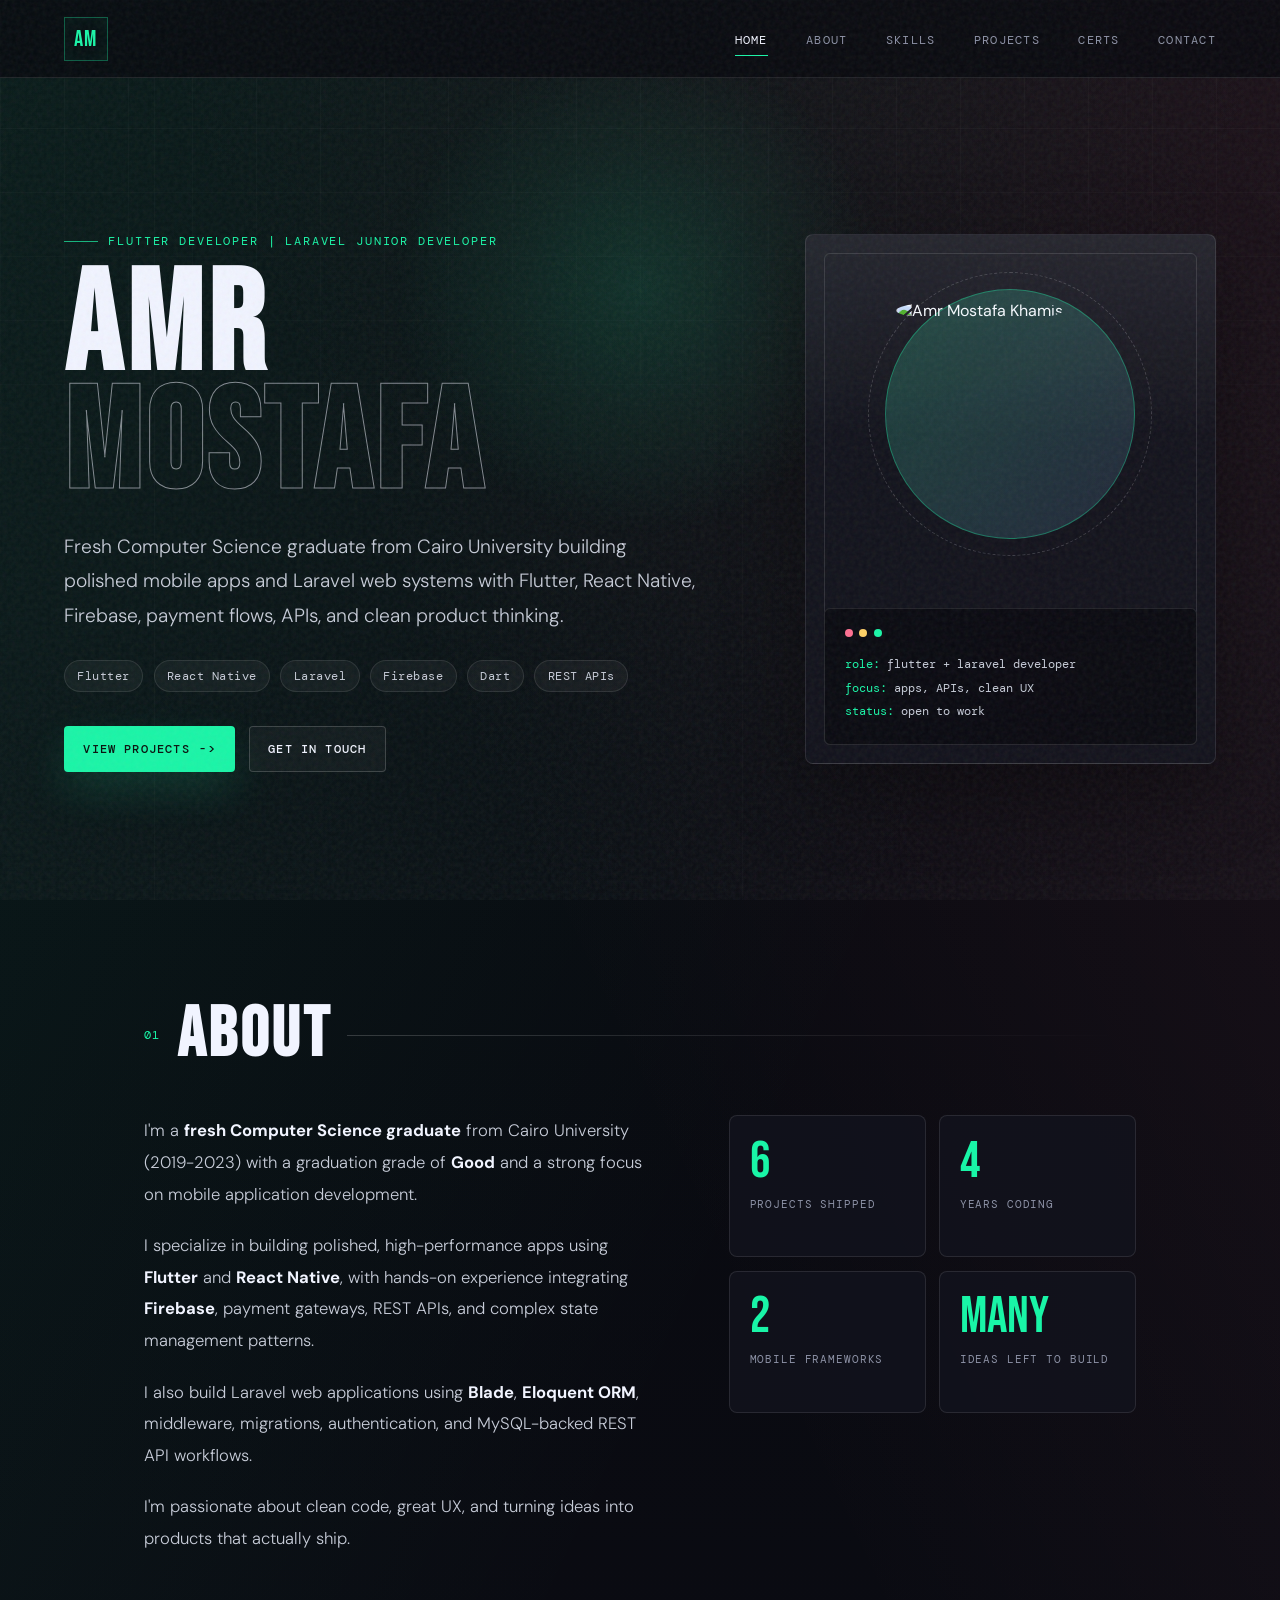
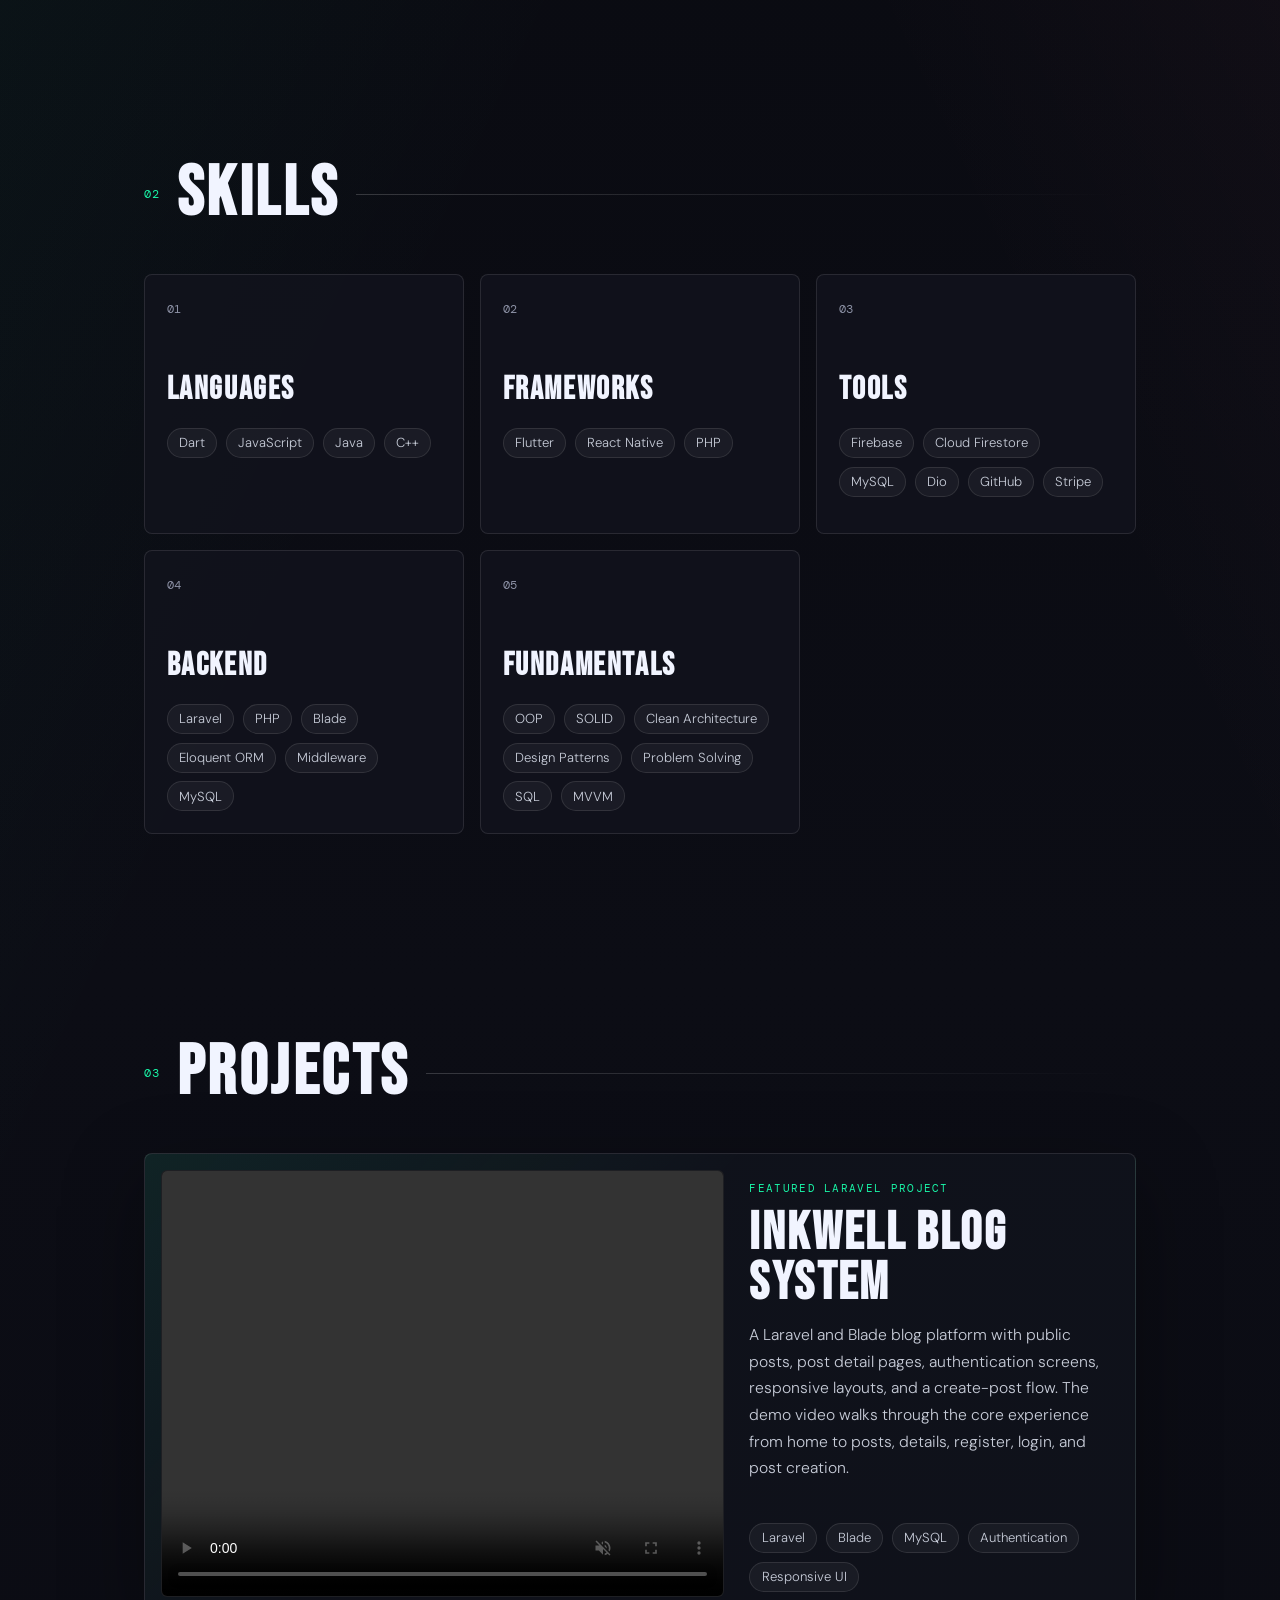
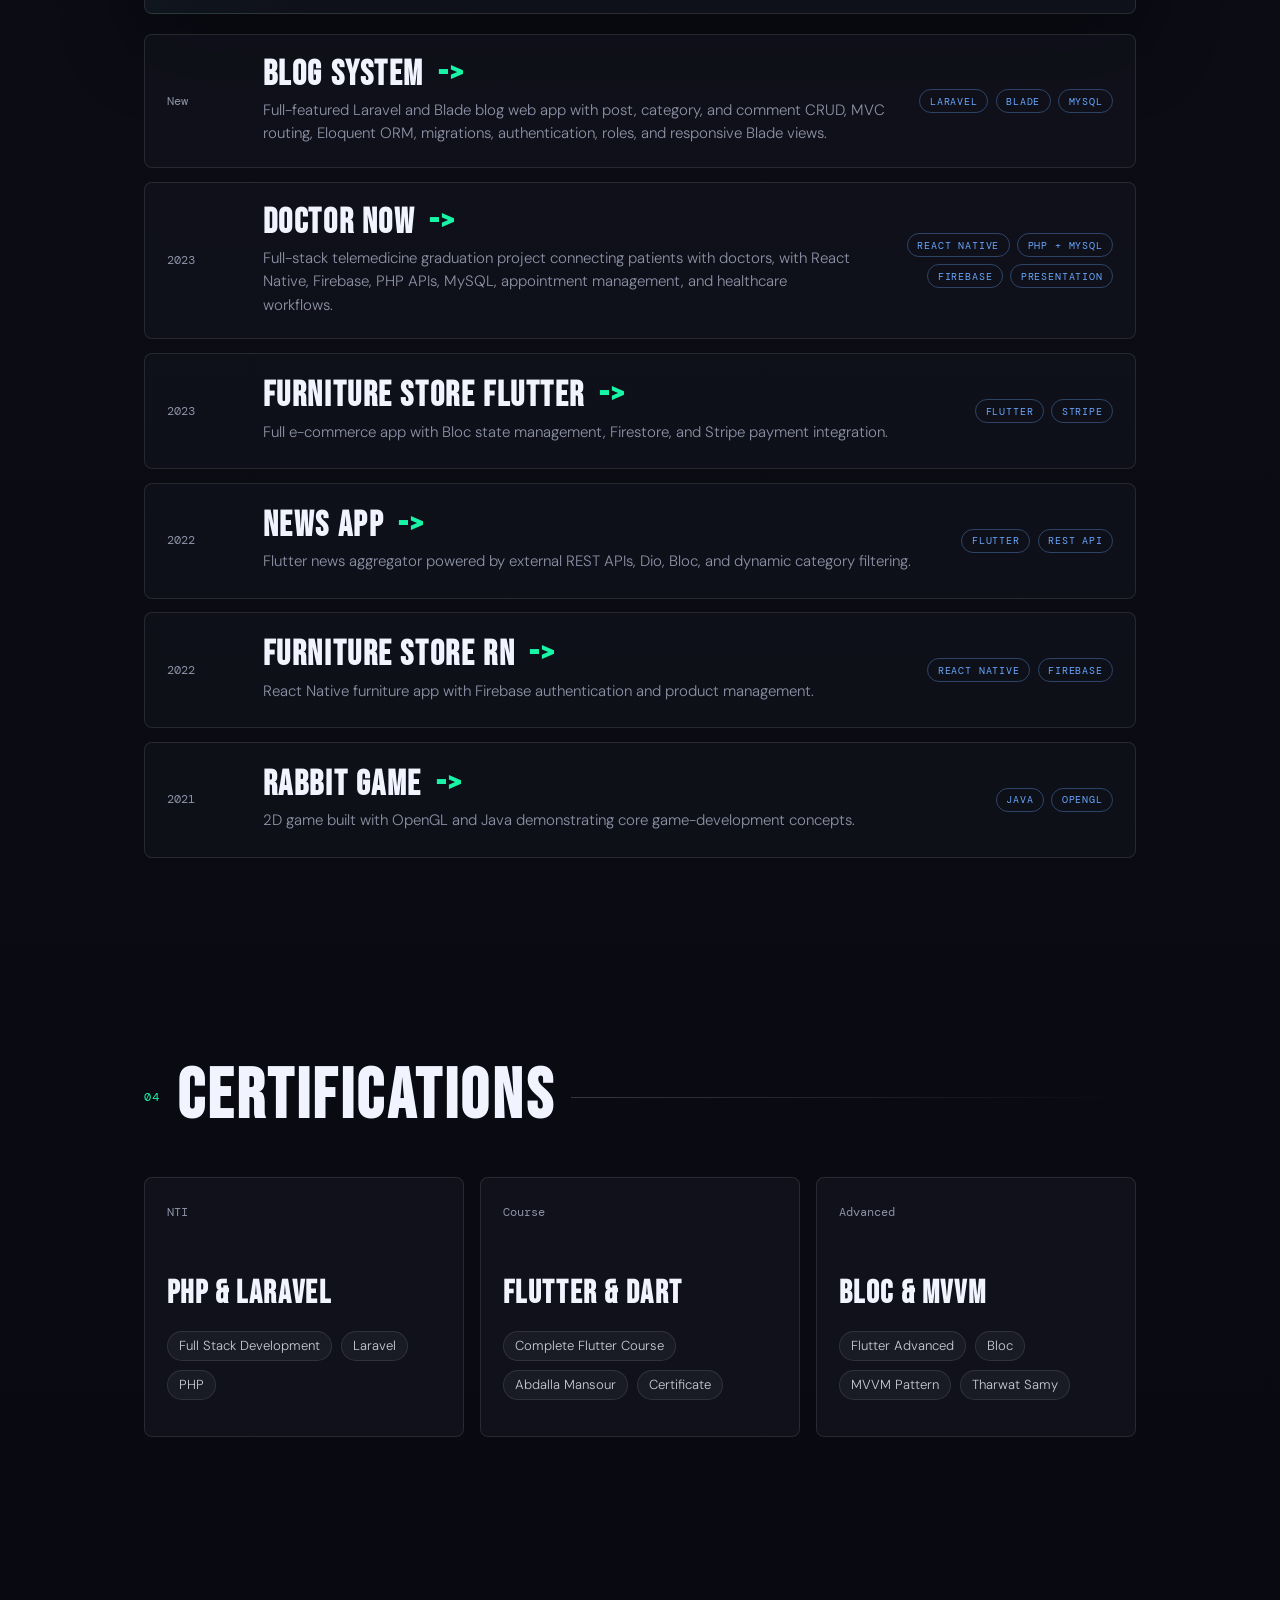
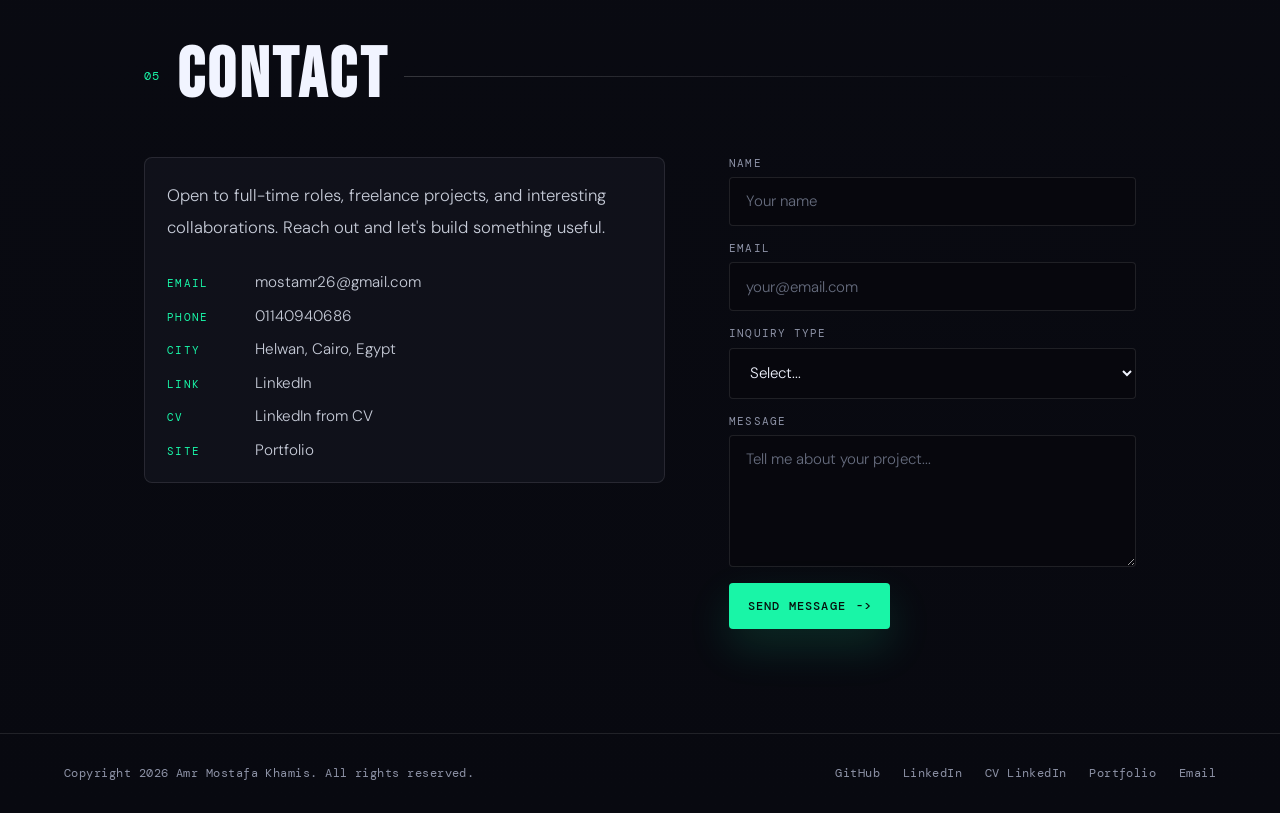
==== commit 7a6e0f94: "poser edit" ====
--- a/index.html
+++ b/index.html
@@ -186,8 +186,7 @@
         <div class="section-line"></div>
       </div>
       <article class="featured-overview reveal ">
-        <video class="overview-video" controls muted loop playsinline preload="metadata"
-          poster="assets/local-project/overview-home.png">
+        <video class="overview-video" controls muted loop playsinline preload="metadata">
           <source src="assets/local-project/inkwell-demo.webm" type="video/webm" />
         </video>
         <div class="overview-content">
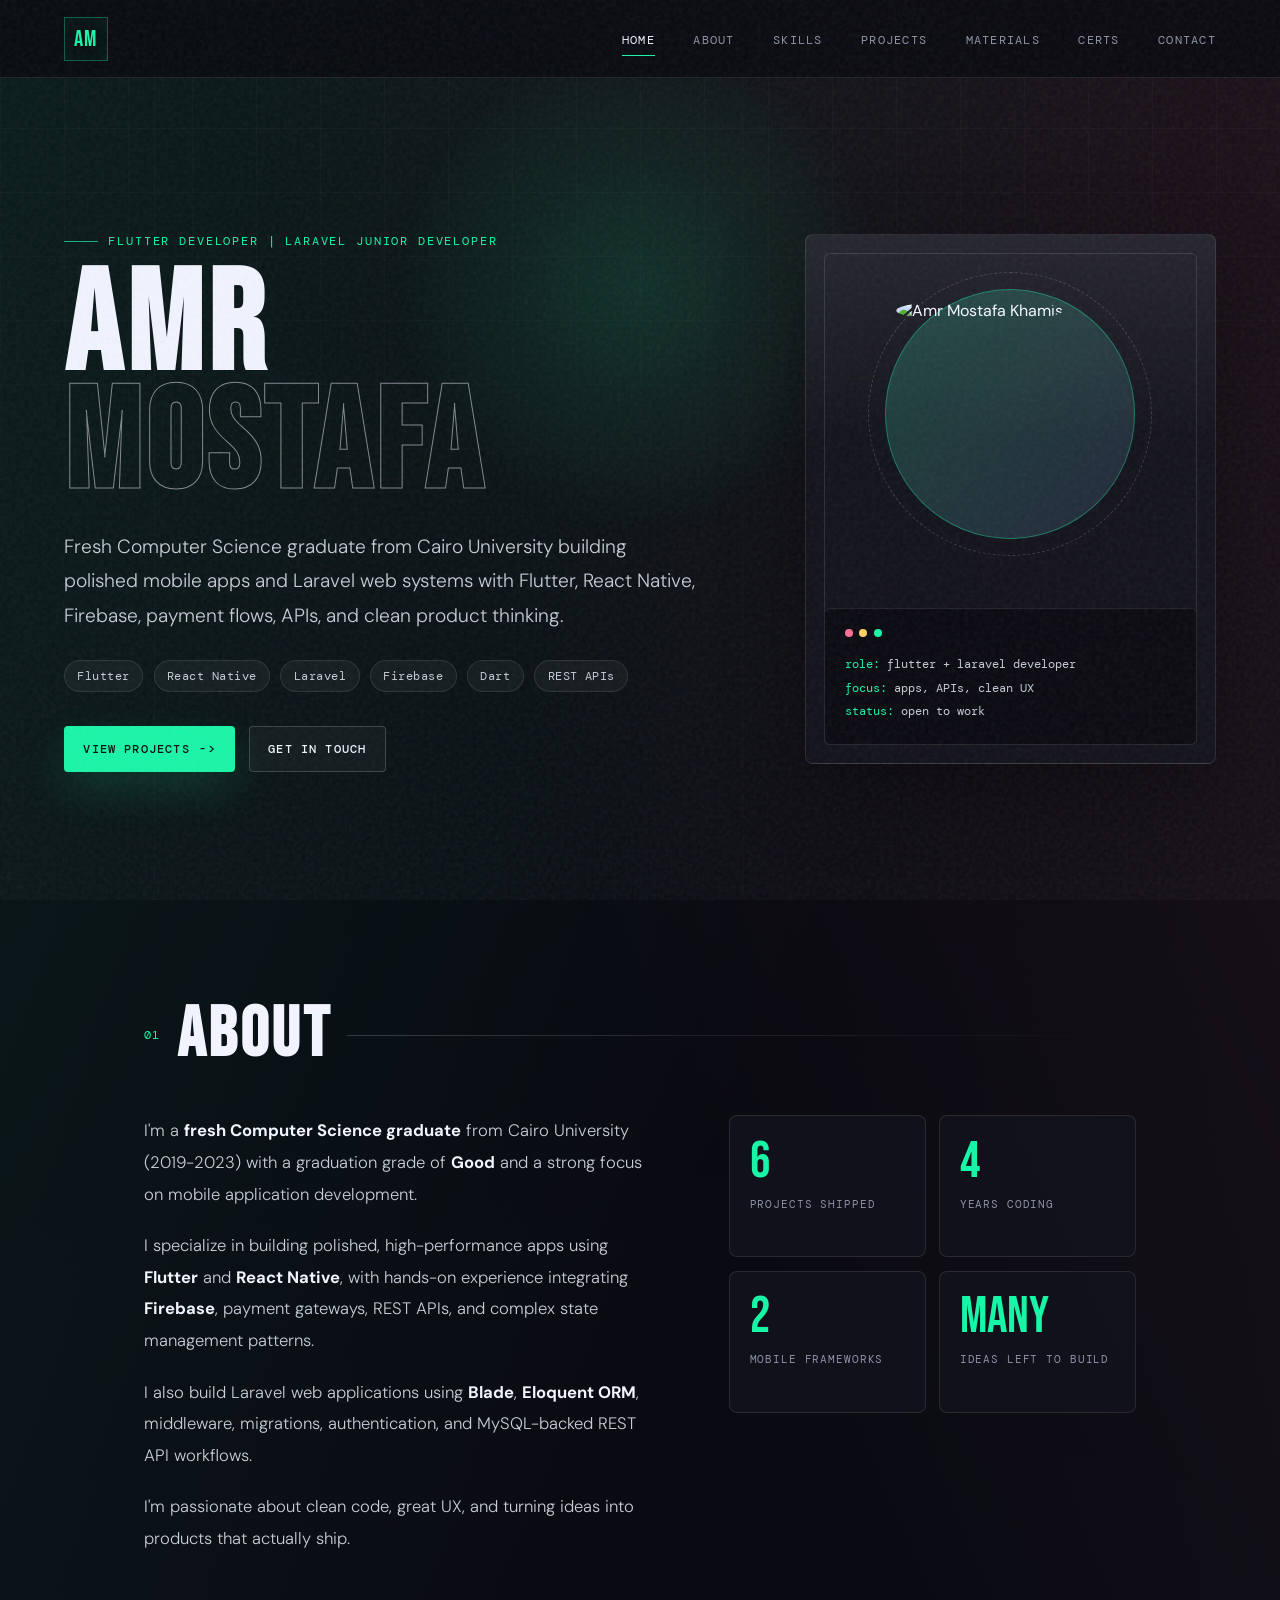
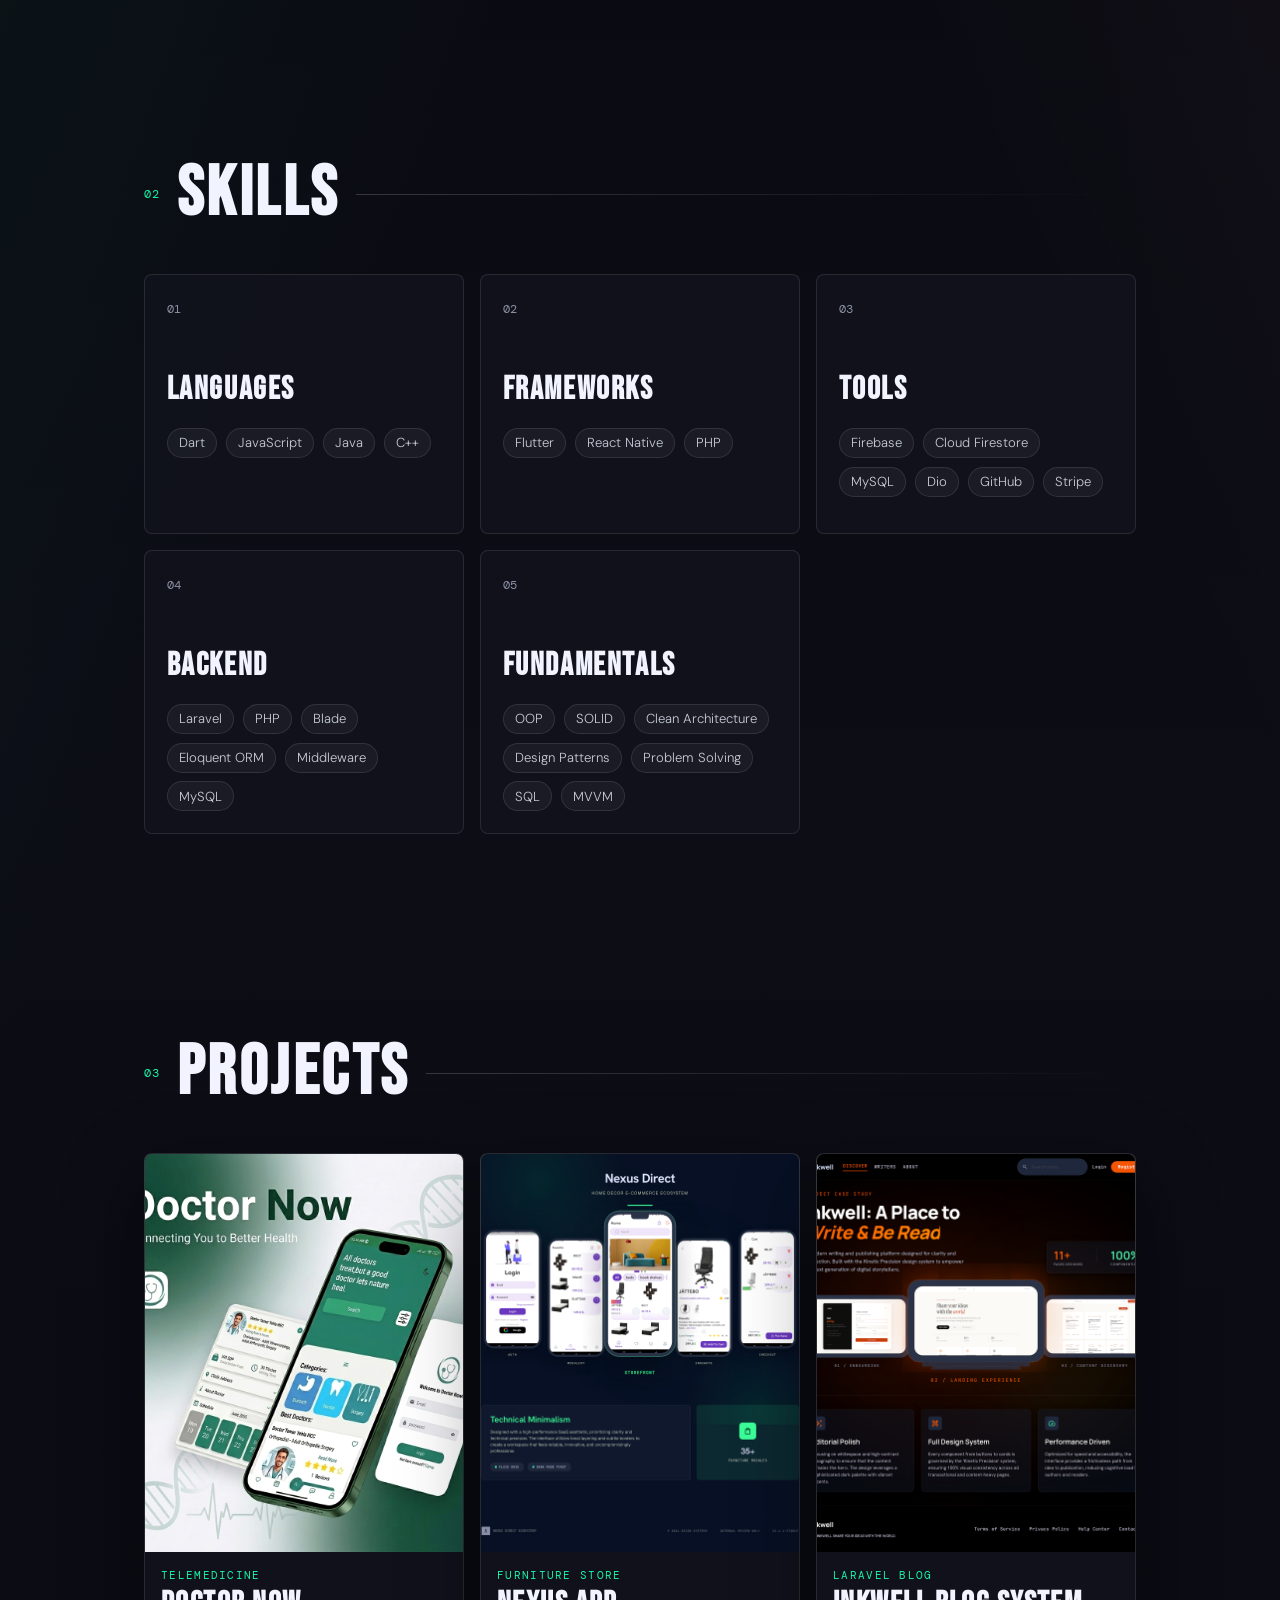
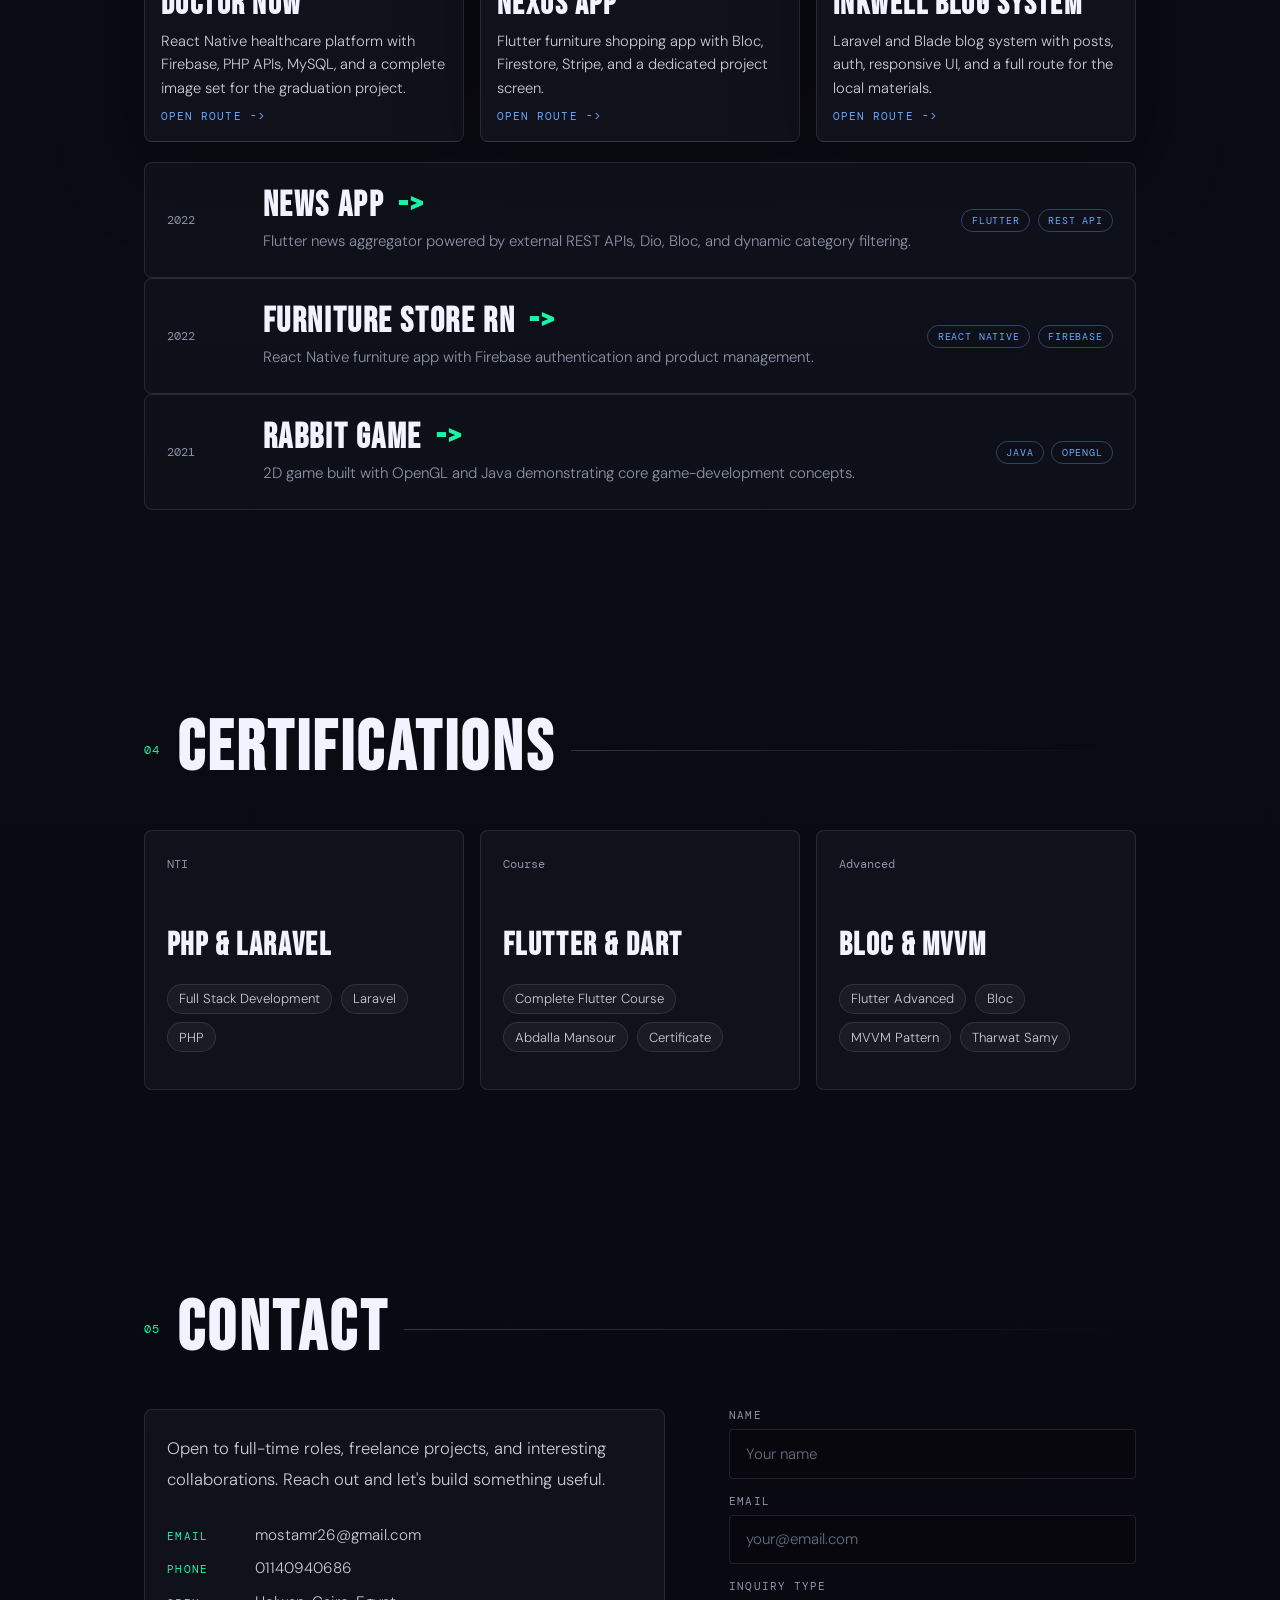
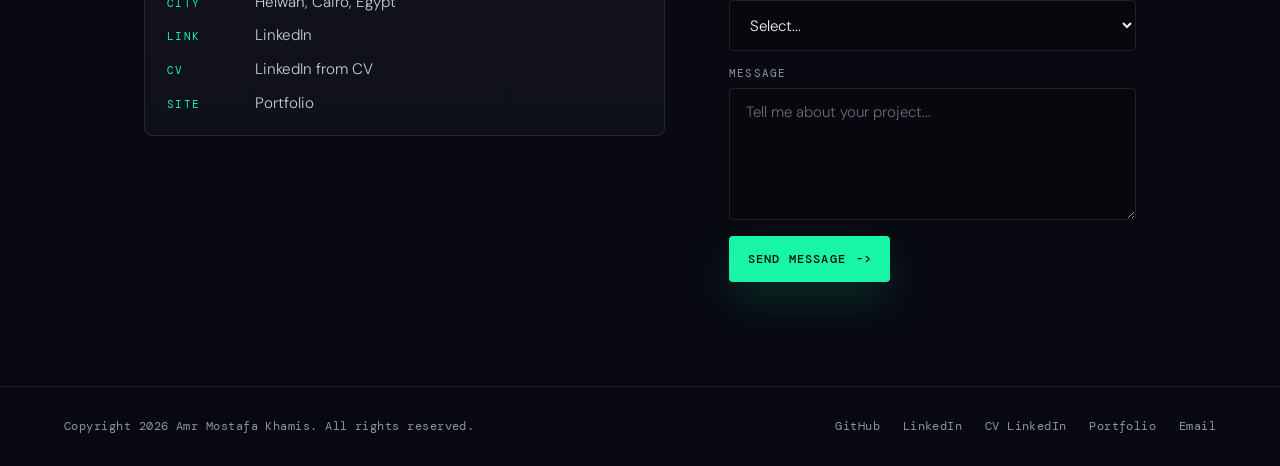
==== commit 9d2d9220: "update with projects materials" ====
--- a/index.html
+++ b/index.html
@@ -4,7 +4,7 @@
 <head>
   <meta charset="UTF-8" />
   <meta name="viewport" content="width=device-width, initial-scale=1.0" />
-  <title>Amr Mostafa | Flutter & Laravel Developer</title>
+  <title>Amr Mostafa | Flutter, Laravel & Project Demos</title>
   <link rel="preconnect" href="https://fonts.googleapis.com" />
   <link rel="preconnect" href="https://fonts.gstatic.com" crossorigin />
   <link
@@ -27,6 +27,7 @@
       <li><a href="#about">About</a></li>
       <li><a href="#skills">Skills</a></li>
       <li><a href="#projects">Projects</a></li>
+      <li><a href="preview.html">Materials</a></li>
       <li><a href="#certifications">Certs</a></li>
       <li><a href="#contact">Contact</a></li>
     </ul>
@@ -57,7 +58,7 @@
 
         <aside class="profile-card reveal tilt-card" style="--delay: 220ms" aria-label="Developer profile snapshot">
           <div class="avatar-wrap">
-            <img class="hero-avatar" src="https://avatars.githubusercontent.com/u/96008085?v=4"
+            <img class="hero-avatar" src="./assets/profile.png"
               alt="Amr Mostafa Khamis" />
           </div>
           <div class="card-terminal">
@@ -185,73 +186,42 @@
         <h2 class="section-title">Projects</h2>
         <div class="section-line"></div>
       </div>
-      <article class="featured-overview reveal ">
-        <video class="overview-video" controls muted loop playsinline preload="metadata">
-          <source src="assets/local-project/inkwell-demo.webm" type="video/webm" />
-        </video>
-        <div class="overview-content">
-          <div>
-            <span class="overview-kicker">Featured Laravel Project</span>
-            <h3 class="overview-title">Inkwell Blog System</h3>
-            <p class="overview-copy">A Laravel and Blade blog platform with public posts, post detail pages,
-              authentication screens, responsive layouts, and a create-post flow. The demo video walks through the core
-              experience from home to posts, details, register, login, and post creation.</p>
-          </div>
-          <div class="skill-tags" aria-label="Inkwell project stack">
-            <span class="tag">Laravel</span>
-            <span class="tag">Blade</span>
-            <span class="tag">MySQL</span>
-            <span class="tag">Authentication</span>
-            <span class="tag">Responsive UI</span>
-          </div>
-        </div>
-      </article>
-      <div class="projects-list">
-        <a class="project-item reveal" href="https://github.com/amrsheeka/blog" target="_blank" rel="noreferrer">
-          <span class="project-year">New</span>
-          <div>
-            <h3 class="project-name">Blog System <span class="project-arrow" aria-hidden="true">-></span></h3>
-            <p class="project-desc">Full-featured Laravel and Blade blog web app with post, category, and comment CRUD,
-              MVC routing, Eloquent ORM, migrations, authentication, roles, and responsive Blade views.</p>
-          </div>
-          <div class="project-stack">
-            <span class="project-badge">Laravel</span>
-            <span class="project-badge">Blade</span>
-            <span class="project-badge">MySQL</span>
-          </div>
-        </a>
-
-        <a class="project-item reveal" style="--delay: 80ms" href="https://github.com/amrsheeka/Doctor_Now"
-          target="_blank" rel="noreferrer">
-          <span class="project-year">2023</span>
-          <div>
-            <h3 class="project-name">Doctor Now <span class="project-arrow" aria-hidden="true">-></span></h3>
-            <p class="project-desc">Full-stack telemedicine graduation project connecting patients with doctors, with
-              React Native, Firebase, PHP APIs, MySQL, appointment management, and healthcare workflows.</p>
-          </div>
-          <div class="project-stack">
-            <span class="project-badge">React Native</span>
-            <span class="project-badge">PHP + MySQL</span>
-            <span class="project-badge">Firebase</span>
-            <span class="project-badge">Presentation</span>
-          </div>
-        </a>
-
-        <a class="project-item reveal" style="--delay: 160ms" href="https://github.com/amrsheeka/FurnitureStoreFlutter"
-          target="_blank" rel="noreferrer">
-          <span class="project-year">2023</span>
-          <div>
-            <h3 class="project-name">Furniture Store Flutter <span class="project-arrow" aria-hidden="true">-></span>
-            </h3>
-            <p class="project-desc">Full e-commerce app with Bloc state management, Firestore, and Stripe payment
-              integration.</p>
-          </div>
-          <div class="project-stack">
-            <span class="project-badge">Flutter</span>
-            <span class="project-badge">Stripe</span>
-          </div>
-        </a>
-
+      <div class="project-feature-grid">
+        <a class="project-feature-card reveal" href="project.html?project=doctor-now">
+          <img class="project-feature-cover" src="assets/doctor-now/cover.png" alt="Doctor Now cover" loading="lazy" />
+          <div class="project-feature-body">
+            <span class="project-feature-kicker">Telemedicine</span>
+            <h3 class="project-feature-title">Doctor Now</h3>
+            <p class="project-feature-copy">React Native healthcare platform with Firebase, PHP APIs, MySQL, and a
+              complete image set for the graduation project.</p>
+            <span class="project-feature-link">Open route <span aria-hidden="true">-></span></span>
+          </div>
+        </a>
+
+        <a class="project-feature-card reveal" style="--delay: 90ms" href="project.html?project=nexus-app">
+          <img class="project-feature-cover" src="assets/nexus-app/cover.png" alt="Nexus App cover" loading="lazy" />
+          <div class="project-feature-body">
+            <span class="project-feature-kicker">Furniture Store</span>
+            <h3 class="project-feature-title">Nexus App</h3>
+            <p class="project-feature-copy">Flutter furniture shopping app with Bloc, Firestore, Stripe, and a dedicated
+              project screen.</p>
+            <span class="project-feature-link">Open route <span aria-hidden="true">-></span></span>
+          </div>
+        </a>
+
+        <a class="project-feature-card reveal" style="--delay: 180ms" href="project.html?project=inkwell-blog">
+          <img class="project-feature-cover" src="assets/local-project/cover.png" alt="Inkwell Blog System cover"
+            loading="lazy" />
+          <div class="project-feature-body">
+            <span class="project-feature-kicker">Laravel Blog</span>
+            <h3 class="project-feature-title">Inkwell Blog System</h3>
+            <p class="project-feature-copy">Laravel and Blade blog system with posts, auth, responsive UI, and a full
+              route for the local materials.</p>
+            <span class="project-feature-link">Open route <span aria-hidden="true">-></span></span>
+          </div>
+        </a>
+      </div>
+      
         <a class="project-item reveal" style="--delay: 240ms" href="https://github.com/amrsheeka/news_app"
           target="_blank" rel="noreferrer">
           <span class="project-year">2022</span>
@@ -500,4 +470,4 @@
   </script>
 </body>
 
-</html>+</html>
--- a/styles/style.css
+++ b/styles/style.css
@@ -653,6 +653,599 @@
       filter: saturate(1.06);
     }
 
+    .project-feature-grid {
+      display: grid;
+      grid-template-columns: repeat(3, minmax(0, 1fr));
+      gap: 1rem;
+      margin-bottom: 1.25rem;
+    }
+
+    .project-feature-grid--single {
+      grid-template-columns: minmax(0, 420px);
+    }
+
+    .project-feature-card {
+      display: grid;
+      overflow: hidden;
+      border: 1px solid var(--line);
+      border-radius: var(--radius);
+      background:
+        linear-gradient(180deg, rgba(255, 255, 255, 0.07), transparent 34%),
+        var(--panel);
+      box-shadow: var(--shadow);
+      text-decoration: none;
+      transition: transform 0.25s ease, border-color 0.25s ease, background 0.25s ease;
+    }
+
+    .project-feature-card:hover {
+      transform: translateY(-6px);
+      border-color: rgba(25, 245, 167, 0.35);
+      background:
+        linear-gradient(180deg, rgba(25, 245, 167, 0.08), transparent 34%),
+        rgba(18, 20, 30, 0.9);
+    }
+
+    .project-feature-cover {
+      display: block;
+      width: 100%;
+      aspect-ratio: 4 / 5;
+      object-fit: cover;
+      background: #05060a;
+      filter: saturate(1.05) contrast(1.03);
+    }
+
+    .project-feature-body {
+      display: grid;
+      gap: 0.6rem;
+      padding: 1rem 1rem 1.15rem;
+    }
+
+    .project-feature-kicker {
+      color: var(--green);
+      font-family: "DM Mono", monospace;
+      font-size: 0.68rem;
+      letter-spacing: 0.12em;
+      text-transform: uppercase;
+    }
+
+    .project-feature-title {
+      color: var(--ink);
+      font-family: "Bebas Neue", sans-serif;
+      font-size: 2rem;
+      letter-spacing: 0.045em;
+      line-height: 0.9;
+    }
+
+    .project-feature-copy {
+      color: var(--soft);
+      font-size: 0.92rem;
+      font-weight: 300;
+      line-height: 1.6;
+    }
+
+    .project-feature-link {
+      color: var(--blue);
+      font-family: "DM Mono", monospace;
+      font-size: 0.66rem;
+      letter-spacing: 0.1em;
+      text-transform: uppercase;
+    }
+
+    .project-page {
+      width: min(1120px, 100%);
+      margin: 0 auto;
+      padding: calc(var(--nav-h) + 4rem) 5vw 3rem;
+    }
+
+    .project-shell {
+      display: grid;
+      gap: 3rem;
+    }
+
+    .project-hero {
+      display: grid;
+      grid-template-columns: minmax(0, 1fr) minmax(300px, 0.82fr);
+      gap: clamp(2rem, 5vw, 4.2rem);
+      align-items: center;
+    }
+
+    .project-page-title {
+      max-width: 820px;
+    }
+
+    .project-page-copy {
+      max-width: 62ch;
+    }
+
+    .project-switcher {
+      display: flex;
+      flex-wrap: wrap;
+      gap: 0.7rem;
+      margin-top: 1.15rem;
+    }
+
+    .project-switcher a {
+      border-color: var(--line-strong);
+    }
+
+    .project-card {
+      overflow: hidden;
+      border: 1px solid var(--line);
+      border-radius: var(--radius);
+      background:
+        linear-gradient(180deg, rgba(255, 255, 255, 0.06), transparent 42%),
+        var(--panel);
+      box-shadow: var(--shadow);
+    }
+
+    .project-card-cover {
+      display: block;
+      width: 100%;
+      aspect-ratio: 4 / 5;
+      object-fit: cover;
+      background: #05060a;
+    }
+
+    .project-card-body {
+      display: grid;
+      gap: 0.9rem;
+      padding: 1rem;
+    }
+
+    .project-media-section {
+      width: 100%;
+      padding: 0;
+    }
+
+    .project-video-panel {
+      overflow: hidden;
+      border: 1px solid var(--line);
+      border-radius: var(--radius);
+      background:
+        linear-gradient(180deg, rgba(255, 255, 255, 0.06), transparent 36%),
+        var(--panel);
+      box-shadow: var(--shadow);
+    }
+
+    .project-video {
+      display: block;
+      width: 100%;
+      max-height: 78vh;
+      aspect-ratio: var(--video-ratio, 16 / 9);
+      object-fit: contain;
+      background: #05060a;
+    }
+
+    .project-card-meta {
+      display: grid;
+      grid-template-columns: repeat(2, minmax(0, 1fr));
+      gap: 0.7rem;
+      margin-top: 0.1rem;
+    }
+
+    .project-card-stat {
+      padding: 0.8rem 0.85rem;
+      border: 1px solid var(--line);
+      border-radius: 5px;
+      background: rgba(7, 8, 13, 0.68);
+    }
+
+    .project-card-stat strong {
+      display: block;
+      color: var(--green);
+      font-family: "Bebas Neue", sans-serif;
+      font-size: 1.45rem;
+      letter-spacing: 0.05em;
+      line-height: 1;
+    }
+
+    .project-card-stat span {
+      color: var(--muted);
+      font-family: "DM Mono", monospace;
+      font-size: 0.62rem;
+      letter-spacing: 0.08em;
+      text-transform: uppercase;
+    }
+
+    .project-gallery {
+      display: grid;
+      grid-template-columns: repeat(auto-fit, minmax(220px, 1fr));
+      grid-auto-flow: dense;
+      gap: 0.85rem;
+    }
+
+    .project-gallery--preview {
+      display: block;
+    }
+
+    .screenshot-preview {
+      display: grid;
+      grid-template-columns: minmax(0, 1fr) minmax(220px, 0.34fr);
+      gap: 1rem;
+      align-items: stretch;
+    }
+
+    .screenshot-stage {
+      position: relative;
+      display: grid;
+      place-items: center;
+      min-height: min(72vh, 720px);
+      overflow: hidden;
+      border: 1px solid var(--line);
+      border-radius: var(--radius);
+      background:
+        linear-gradient(135deg, rgba(25, 245, 167, 0.08), transparent 38%),
+        rgba(7, 8, 13, 0.88);
+      box-shadow: var(--shadow);
+      color: inherit;
+      cursor: zoom-in;
+    }
+
+    .screenshot-stage::before {
+      content: "";
+      position: absolute;
+      inset: 0;
+      background-image:
+        linear-gradient(rgba(255, 255, 255, 0.035) 1px, transparent 1px),
+        linear-gradient(90deg, rgba(255, 255, 255, 0.035) 1px, transparent 1px);
+      background-size: 28px 28px;
+      opacity: 0.42;
+    }
+
+    .screenshot-stage-image {
+      position: relative;
+      z-index: 1;
+      display: block;
+      width: 100%;
+      height: 100%;
+      max-height: min(72vh, 720px);
+      padding: clamp(0.7rem, 2vw, 1.2rem);
+      object-fit: contain;
+      filter: drop-shadow(0 24px 34px rgba(0, 0, 0, 0.36));
+      animation: previewIn 0.46s cubic-bezier(0.2, 0.8, 0.2, 1) both;
+    }
+
+    .screenshot-stage-image.is-changing {
+      animation: previewSwap 0.46s cubic-bezier(0.2, 0.8, 0.2, 1) both;
+    }
+
+    .screenshot-preview-meta {
+      display: grid;
+      align-content: start;
+      gap: 0.7rem;
+      padding: 1rem;
+      border: 1px solid var(--line);
+      border-radius: var(--radius);
+      background: var(--panel);
+    }
+
+    .screenshot-preview-meta .overview-title {
+      font-size: 2.15rem;
+    }
+
+    .screenshot-rail {
+      grid-column: 1 / -1;
+      display: flex;
+      gap: 0.65rem;
+      overflow-x: auto;
+      overscroll-behavior-inline: contain;
+      padding: 0.1rem 0 0.8rem;
+      scroll-behavior: smooth;
+      scroll-snap-type: x mandatory;
+      scrollbar-color: rgba(25, 245, 167, 0.55) rgba(255, 255, 255, 0.08);
+    }
+
+    .screenshot-rail::-webkit-scrollbar {
+      height: 8px;
+    }
+
+    .screenshot-rail::-webkit-scrollbar-track {
+      background: rgba(255, 255, 255, 0.08);
+      border-radius: 999px;
+    }
+
+    .screenshot-rail::-webkit-scrollbar-thumb {
+      background: rgba(25, 245, 167, 0.55);
+      border-radius: 999px;
+    }
+
+    .screenshot-thumb {
+      position: relative;
+      display: grid;
+      flex: 0 0 clamp(92px, 13vw, 138px);
+      overflow: hidden;
+      min-height: 112px;
+      border: 1px solid var(--line);
+      border-radius: 6px;
+      background: rgba(18, 20, 30, 0.74);
+      cursor: pointer;
+      scroll-snap-align: center;
+      transition: transform 0.22s ease, border-color 0.22s ease, background 0.22s ease;
+    }
+
+    .screenshot-thumb:hover,
+    .screenshot-thumb.is-active {
+      transform: translateY(-4px);
+      border-color: rgba(25, 245, 167, 0.52);
+      background: rgba(25, 245, 167, 0.07);
+    }
+
+    .screenshot-thumb img {
+      width: 100%;
+      height: 100%;
+      min-height: 112px;
+      object-fit: contain;
+      padding: 0.35rem;
+      background: #05060a;
+    }
+
+    .screenshot-thumb span {
+      position: absolute;
+      right: 0.45rem;
+      bottom: 0.45rem;
+      display: inline-grid;
+      place-items: center;
+      min-width: 30px;
+      height: 24px;
+      border: 1px solid var(--line);
+      border-radius: 999px;
+      background: rgba(7, 8, 13, 0.82);
+      color: var(--soft);
+      font-family: "DM Mono", monospace;
+      font-size: 0.62rem;
+    }
+
+    .shot-card {
+      position: relative;
+      overflow: hidden;
+      border: 1px solid var(--line);
+      border-radius: var(--radius);
+      background: rgba(18, 20, 30, 0.7);
+      box-shadow: var(--shadow);
+      cursor: zoom-in;
+      transition: transform 0.25s ease, border-color 0.25s ease, background 0.25s ease;
+      aspect-ratio: var(--ratio, 4 / 5);
+    }
+
+    .shot-card:hover {
+      transform: translateY(-5px);
+      border-color: rgba(25, 245, 167, 0.36);
+      background: rgba(25, 245, 167, 0.05);
+    }
+
+    .shot-card img {
+      display: block;
+      width: 100%;
+      height: 100%;
+      object-fit: cover;
+      transform: scale(1);
+      transition: transform 0.35s ease;
+      background: #05060a;
+    }
+
+    .shot-card:hover img {
+      transform: scale(1.04);
+    }
+
+    .shot-card figcaption {
+      padding: 0.74rem 0.85rem;
+      border-top: 1px solid var(--line);
+      color: var(--muted);
+      font-family: "DM Mono", monospace;
+      font-size: 0.62rem;
+      letter-spacing: 0.08em;
+      text-transform: uppercase;
+    }
+
+    .lightbox {
+      width: min(92vw, 1120px);
+      border: 0;
+      padding: 0;
+      background: transparent;
+      color: var(--ink);
+    }
+
+    .lightbox::backdrop {
+      background: rgba(5, 6, 10, 0.82);
+      backdrop-filter: blur(10px);
+    }
+
+    .lightbox-panel {
+      position: relative;
+      overflow: hidden;
+      border: 1px solid var(--line);
+      border-radius: calc(var(--radius) + 2px);
+      background: rgba(18, 20, 30, 0.96);
+      box-shadow: var(--shadow);
+    }
+
+    .lightbox-image {
+      display: block;
+      width: 100%;
+      max-height: 82vh;
+      object-fit: contain;
+      background: #05060a;
+    }
+
+    .lightbox-caption {
+      padding: 0.9rem 1rem 1rem;
+      border-top: 1px solid var(--line);
+      color: var(--soft);
+      font-family: "DM Mono", monospace;
+      font-size: 0.68rem;
+      letter-spacing: 0.08em;
+      text-transform: uppercase;
+    }
+
+    .lightbox-close {
+      position: absolute;
+      top: 0.85rem;
+      right: 0.85rem;
+      z-index: 2;
+      display: inline-flex;
+      align-items: center;
+      justify-content: center;
+      width: 40px;
+      height: 40px;
+      border: 1px solid var(--line);
+      border-radius: 50%;
+      background: rgba(7, 8, 13, 0.88);
+      color: var(--ink);
+      cursor: pointer;
+    }
+
+    @keyframes previewIn {
+      from {
+        opacity: 0;
+        transform: translateY(16px) scale(0.96);
+      }
+
+      to {
+        opacity: 1;
+        transform: translateY(0) scale(1);
+      }
+    }
+
+    @keyframes previewSwap {
+      0% {
+        opacity: 0;
+        transform: translateX(18px) scale(0.98);
+      }
+
+      100% {
+        opacity: 1;
+        transform: translateX(0) scale(1);
+      }
+    }
+
+    @keyframes cardFloat {
+      0%,
+      100% {
+        transform: translateY(0);
+      }
+
+      50% {
+        transform: translateY(-6px);
+      }
+    }
+
+    .preview-hero {
+      width: min(1120px, 100%);
+      margin: 0 auto;
+      padding: calc(var(--nav-h) + 4rem) 5vw 3rem;
+      display: grid;
+      grid-template-columns: minmax(0, 1.05fr) minmax(280px, 0.72fr);
+      gap: clamp(2rem, 5vw, 4.5rem);
+      align-items: start;
+    }
+
+    .preview-title {
+      max-width: 820px;
+    }
+
+    .preview-copy {
+      max-width: 64ch;
+    }
+
+    .preview-panel {
+      display: grid;
+      gap: 0.85rem;
+    }
+
+    .preview-summary {
+      display: grid;
+      gap: 0.45rem;
+      padding: 1.15rem;
+      border: 1px solid var(--line);
+      border-radius: var(--radius);
+      background:
+        linear-gradient(135deg, rgba(106, 168, 255, 0.07), transparent 44%),
+        var(--panel);
+      text-decoration: none;
+      transition: transform 0.25s ease, border-color 0.25s ease, background 0.25s ease;
+    }
+
+    .preview-summary:hover {
+      transform: translateY(-4px);
+      border-color: rgba(25, 245, 167, 0.36);
+      background:
+        linear-gradient(135deg, rgba(25, 245, 167, 0.08), transparent 44%),
+        rgba(18, 20, 30, 0.9);
+    }
+
+    .preview-summary-kicker {
+      color: var(--green);
+      font-family: "DM Mono", monospace;
+      font-size: 0.68rem;
+      letter-spacing: 0.12em;
+      text-transform: uppercase;
+    }
+
+    .preview-summary-title {
+      color: var(--ink);
+      font-family: "Bebas Neue", sans-serif;
+      font-size: 2rem;
+      letter-spacing: 0.04em;
+      line-height: 0.9;
+    }
+
+    .preview-summary-copy {
+      color: var(--soft);
+      font-size: 0.92rem;
+      font-weight: 300;
+      line-height: 1.6;
+    }
+
+    .preview-section {
+      padding-top: 4.5rem;
+    }
+
+    .preview-note {
+      color: var(--green);
+      font-family: "DM Mono", monospace;
+      font-size: 0.68rem;
+      letter-spacing: 0.12em;
+      text-transform: uppercase;
+    }
+
+    .preview-media-grid {
+      display: grid;
+      grid-template-columns: repeat(3, minmax(0, 1fr));
+      gap: 0.85rem;
+      margin-top: 1rem;
+    }
+
+    .preview-media-grid--videos {
+      grid-template-columns: minmax(0, 1fr);
+    }
+
+    .preview-media {
+      overflow: hidden;
+      border: 1px solid var(--line);
+      border-radius: var(--radius);
+      background: rgba(18, 20, 30, 0.64);
+      box-shadow: var(--shadow);
+    }
+
+    .preview-media img,
+    .preview-media video {
+      display: block;
+      width: 100%;
+      aspect-ratio: 16 / 10;
+      object-fit: cover;
+      background: #05060a;
+    }
+
+    .preview-media figcaption {
+      padding: 0.78rem 0.9rem;
+      border-top: 1px solid var(--line);
+      color: var(--muted);
+      font-family: "DM Mono", monospace;
+      font-size: 0.64rem;
+      letter-spacing: 0.08em;
+      text-transform: uppercase;
+    }
+
     .project-item {
       position: relative;
       display: grid;
@@ -924,6 +1517,24 @@
       .featured-overview {
         grid-template-columns: 1fr;
       }
+
+      .project-feature-grid,
+      .preview-hero {
+        grid-template-columns: 1fr;
+      }
+
+      .preview-media-grid {
+        grid-template-columns: repeat(2, minmax(0, 1fr));
+      }
+
+      .project-hero,
+      .screenshot-preview {
+        grid-template-columns: 1fr;
+      }
+
+      .screenshot-stage {
+        min-height: min(68vh, 620px);
+      }
     }
 
     @media (max-width: 720px) {
@@ -980,6 +1591,27 @@
         max-width: 100%;
         height: auto;
         object-fit: contain;
+      }
+
+      .project-feature-grid,
+      .project-gallery {
+        grid-template-columns: 1fr;
+      }
+
+      .screenshot-stage {
+        min-height: 460px;
+      }
+
+      .screenshot-thumb {
+        flex-basis: 112px;
+      }
+
+      .preview-media-grid {
+        grid-template-columns: 1fr;
+      }
+
+      .project-card-meta {
+        grid-template-columns: 1fr;
       }
 
       footer {
@@ -1034,4 +1666,4 @@
         opacity: 1;
         transform: none;
       }
-    }+    }
